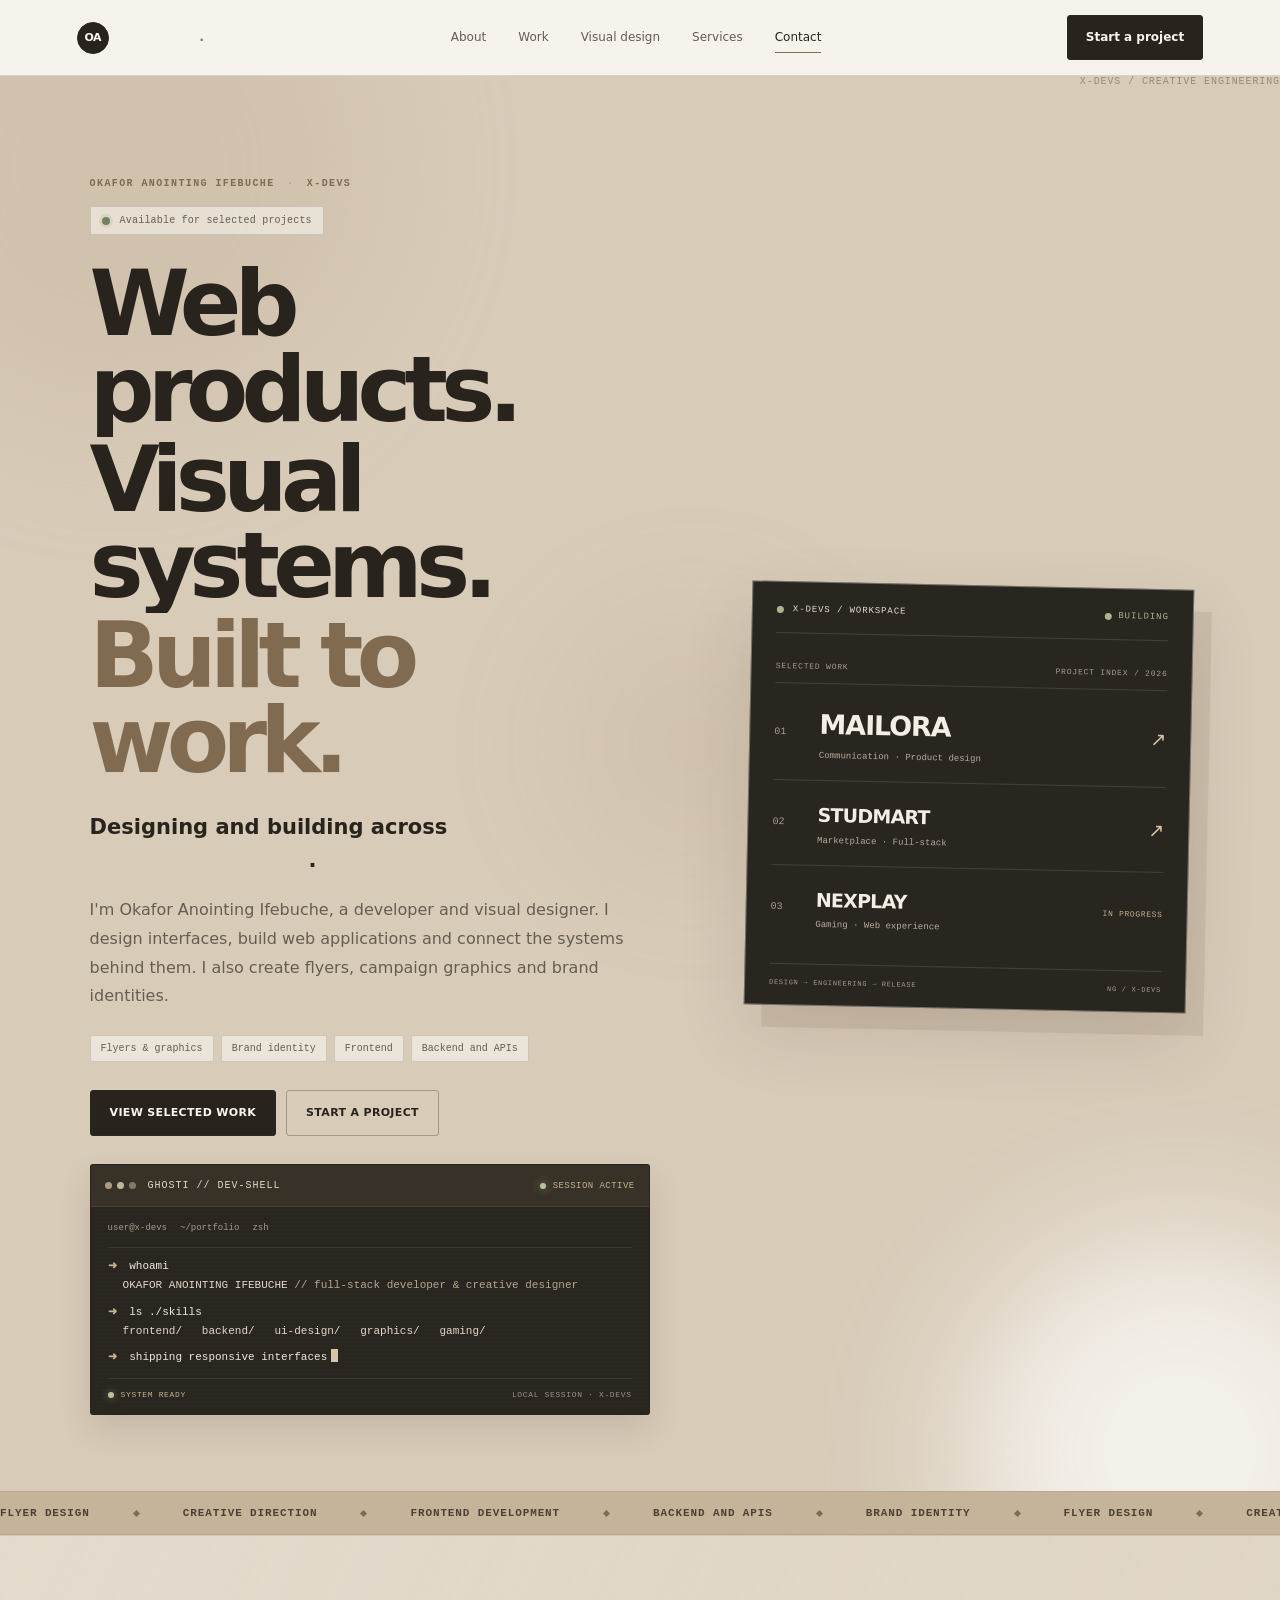
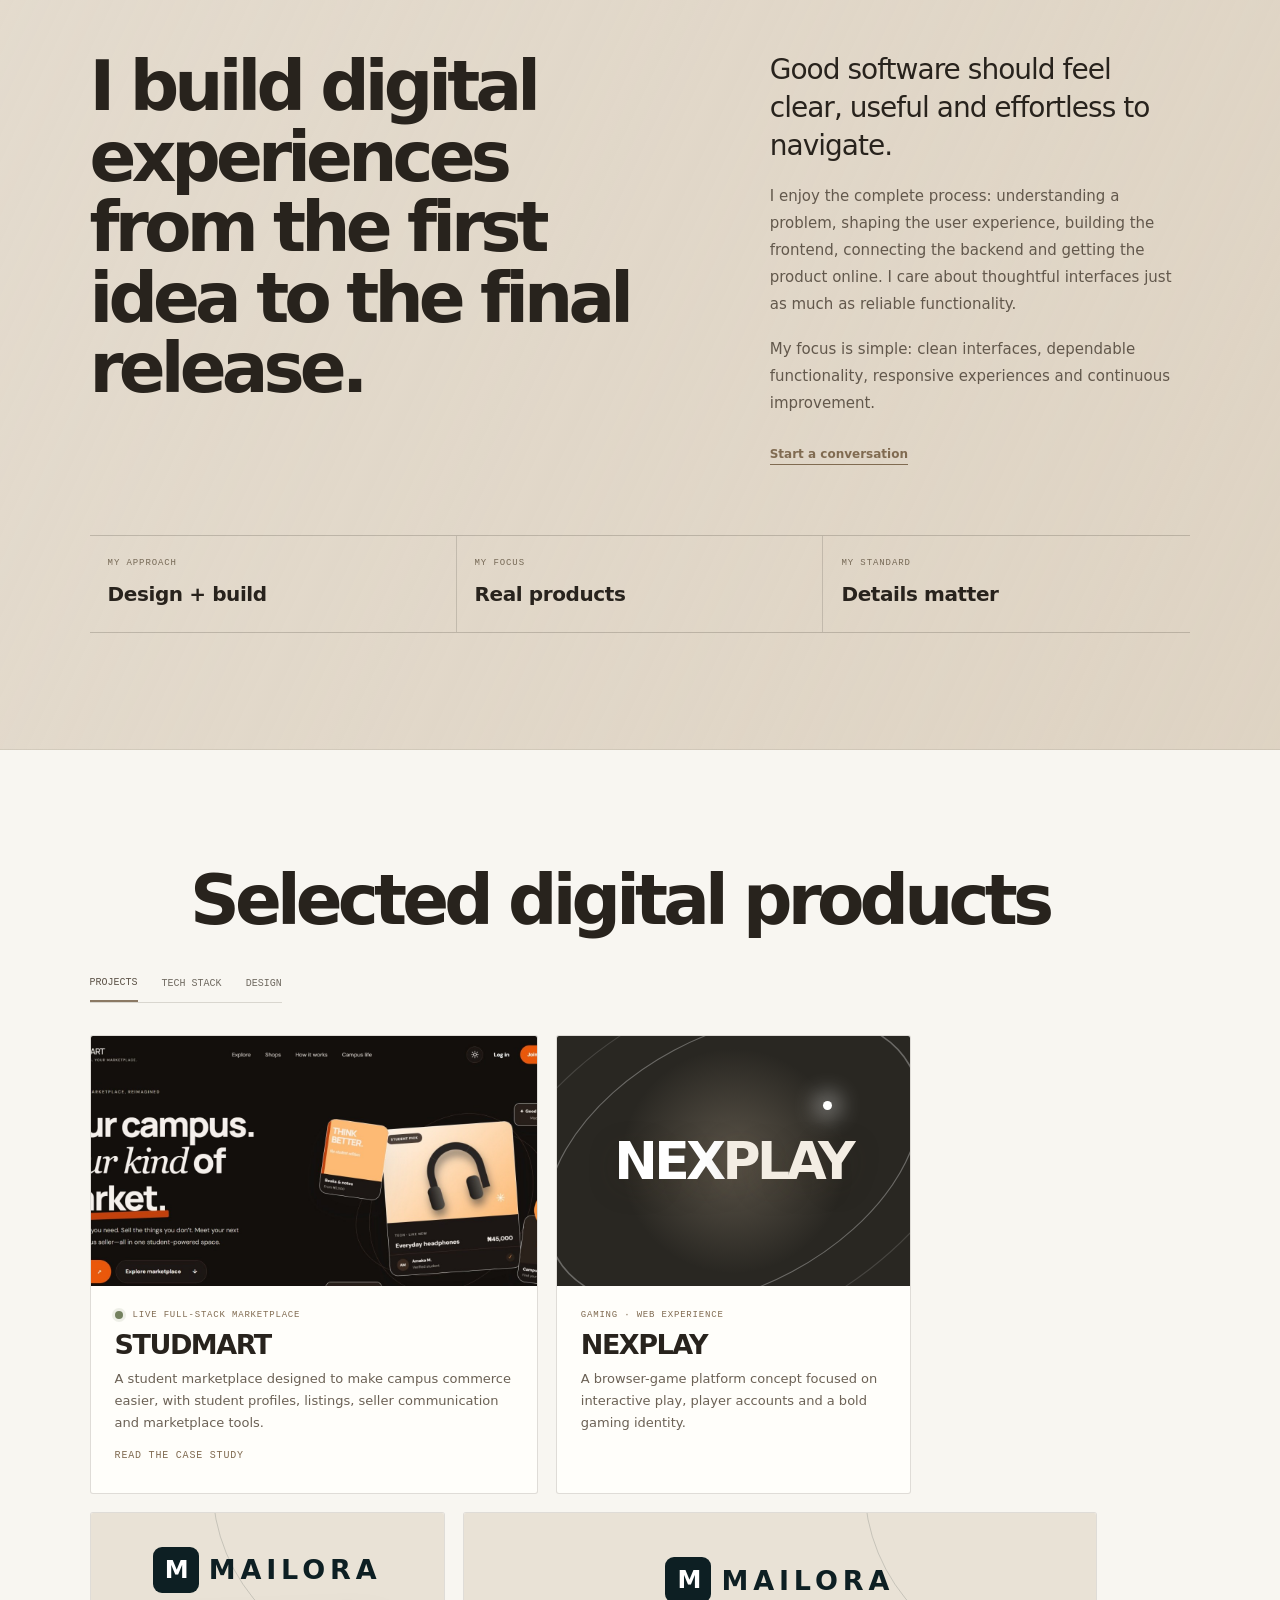
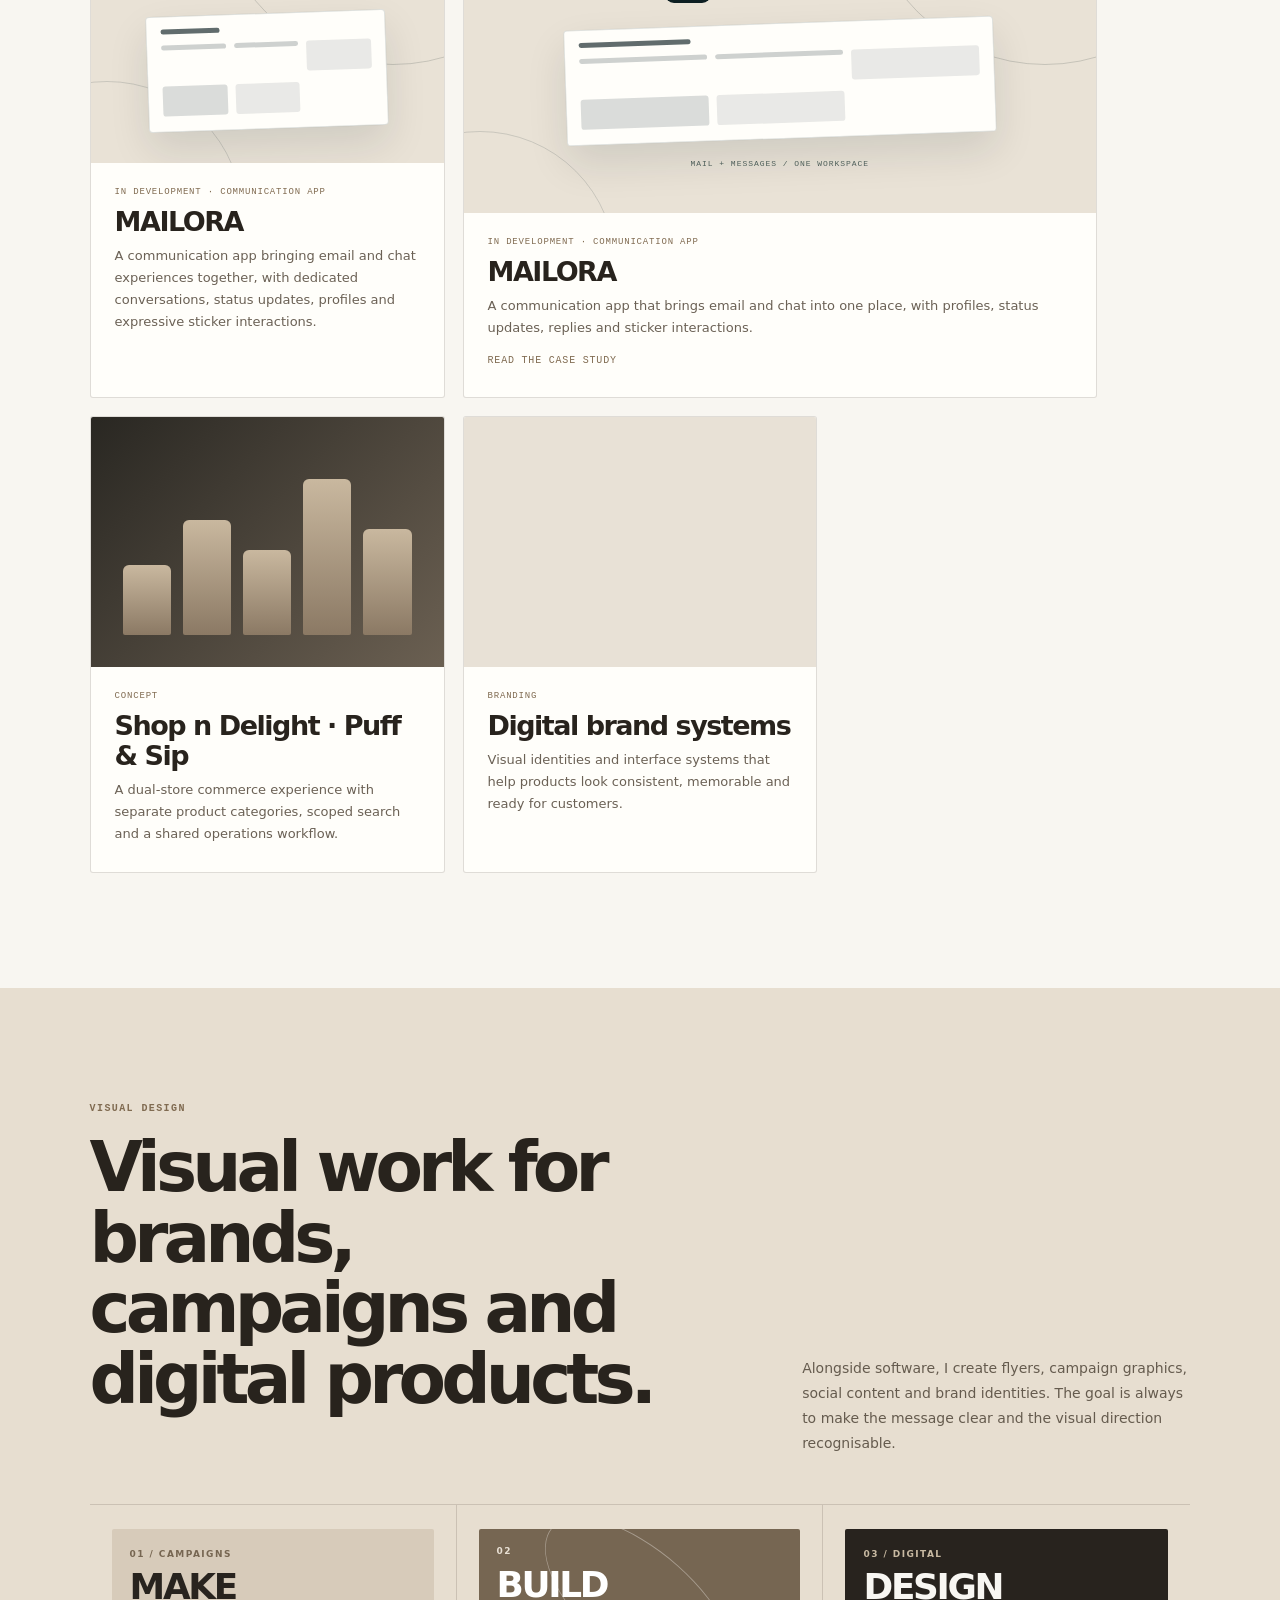
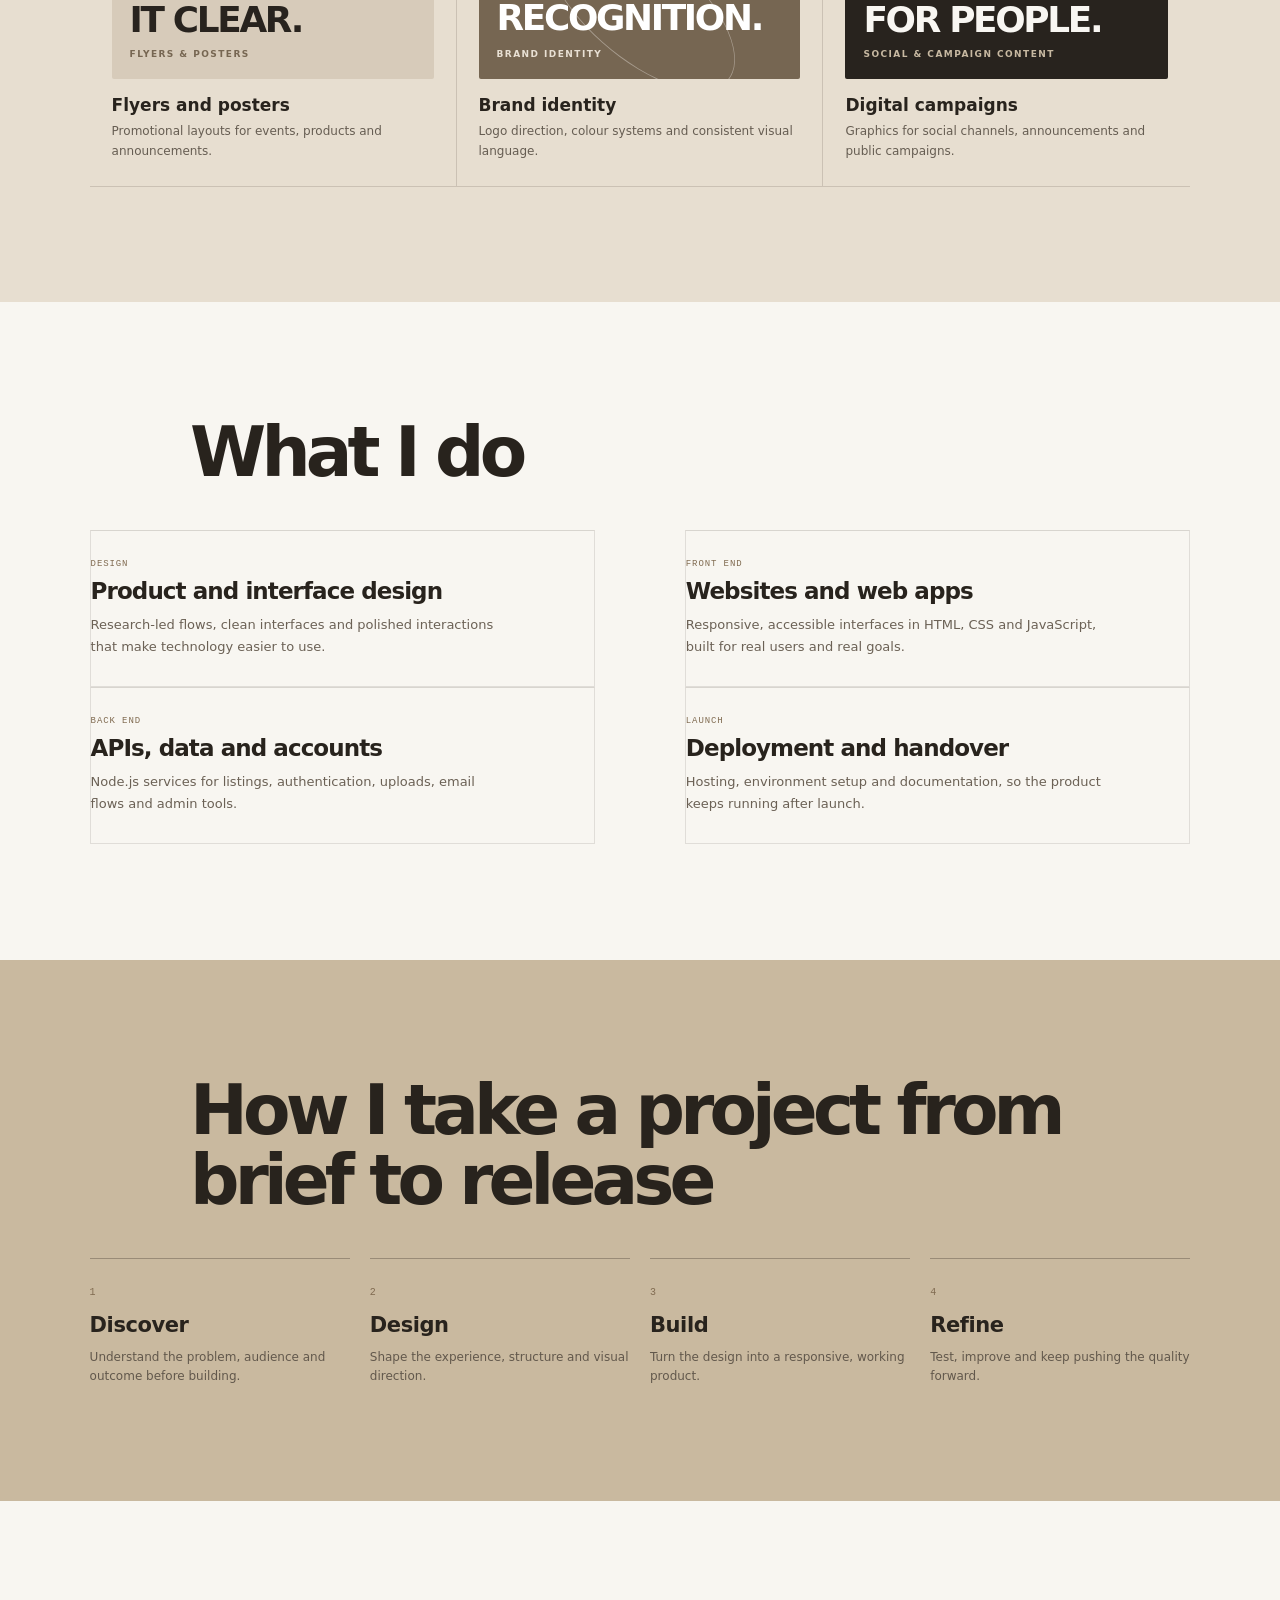
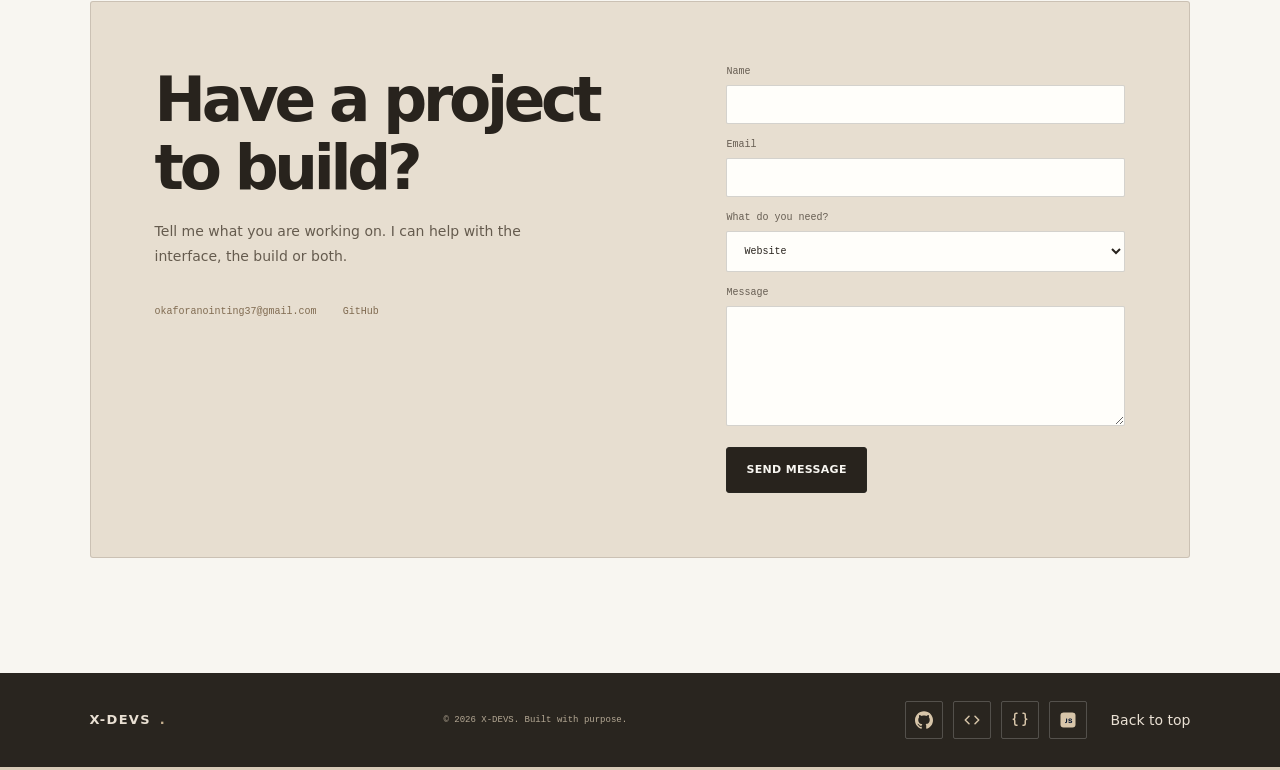
==== index.html @ 3dd9e42f "Polish selected-work workspace label" ====
<!DOCTYPE html>
<html lang="en" data-type="service" data-radius="sharp" data-buttons="solid" data-motion="quiet">
<head>
  <meta charset="UTF-8">
  <meta name="viewport" content="width=device-width, initial-scale=1.0">
  <meta name="description" content="Okafor Anointing Ifebuche — full-stack developer and digital product builder creating useful web experiences and real products.">
  <meta name="theme-color" content="#D8CBB8">
  <meta name="page-type" content="service">
  <meta name="site-kind" content="other">
  <title>Okafor Anointing Ifebuche — Full-Stack Developer & Digital Builder</title>
  <link rel="preconnect" href="https://fonts.googleapis.com">
  <link rel="preconnect" href="https://fonts.gstatic.com" crossorigin>
  <link href="https://fonts.googleapis.com/css2?family=Bricolage+Grotesque:opsz,wght@12..96,500..800&family=Hanken+Grotesk:wght@400;500;600;700&display=swap" rel="stylesheet">
  <link rel="stylesheet" href="style.css">
  <link rel="stylesheet" href="portfolio-refresh.css">
</head>
<body>
  <div class="progress" aria-hidden="true"></div>

  <header class="site-header">
    <a class="wordmark" href="#home" aria-label="Okafor Anointing Ifebuche home"><span class="wordmark-mark">OA</span> <span class="header-name" data-name-rotator aria-hidden="true">OKAFOR</span><span class="wordmark-dot">.</span><span class="sr-only">OKAFOR ANOINTING IFEBUCHE</span></a>
    <button class="menu-toggle" aria-label="Open menu" aria-expanded="false" aria-controls="site-nav"><i></i><i></i></button>
    <nav id="site-nav" aria-label="Main">
      <a href="#about">About</a>
      <a href="#showcase">Work</a>
      <a href="#creative">Visual design</a>
      <a href="#services">Services</a>
      <a href="#contact">Contact</a>
    </nav>
    <a class="header-cta" href="#contact">Start a project</a>
  </header>

  <main>
    <section class="hero" id="home">
      <div class="ambient" aria-hidden="true"><i></i><i></i><i></i></div>
      <div class="hero-copy">
        <p class="identity">OKAFOR ANOINTING IFEBUCHE <span>·</span> X-DEVS</p><p class="status"><span class="pulse" aria-hidden="true"></span>Available for selected projects</p>
        <h1>
          <span class="line"><span style="--i:0">Web products.</span></span>
          <span class="line"><span style="--i:1">Visual systems.</span></span>
          <span class="line"><span style="--i:2">Built to work.</span></span>
        </h1>
        <p class="rotator-line">Designing and building across <span class="rotator"><span>web applications</span><span>product interfaces</span><span>backend systems</span><span>visual identities</span></span>.</p>
        <p class="lead">I'm Okafor Anointing Ifebuche, a developer and visual designer. I design interfaces, build web applications and connect the systems behind them. I also create flyers, campaign graphics and brand identities.</p>
        <ul class="roles" aria-label="Disciplines">
          <li>Flyers & graphics</li>
          <li>Brand identity</li>
          <li>Frontend</li>
          <li>Backend and APIs</li>
        </ul>
        <div class="hero-actions">
          <a class="btn primary" href="#showcase">View selected work</a>
          <a class="btn ghost" href="#contact">Start a project</a>
        </div>
      <section class="active-terminal" aria-label="Developer terminal">
        <div class="terminal-topbar"><div class="terminal-lights" aria-hidden="true"><i></i><i></i><i></i></div><span class="terminal-title">GHOSTI // DEV-SHELL</span><span class="terminal-state"><i></i> SESSION ACTIVE</span></div>
        <div class="terminal-body">
          <div class="terminal-meta"><span>user@x-devs</span><span>~/portfolio</span><span>zsh</span></div>
          <p class="terminal-line"><b>➜</b> whoami</p><p class="terminal-output">OKAFOR ANOINTING IFEBUCHE <em>// full-stack developer & creative designer</em></p>
          <p class="terminal-line"><b>➜</b> ls ./skills</p><p class="terminal-output">frontend/ &nbsp; backend/ &nbsp; ui-design/ &nbsp; graphics/ &nbsp; gaming/</p>
          <p class="terminal-line"><b>➜</b> <span data-terminal-live>building ideas into working products</span><span class="terminal-cursor" aria-hidden="true"></span></p>
          <div class="terminal-bottom"><span><i></i> SYSTEM READY</span><span>LOCAL SESSION · X-DEVS</span></div>
        </div>
      </section>
      </div>

      <aside class="hero-workspace" aria-label="Selected projects">
        <div class="workspace-top"><span class="workspace-brand"><i></i> X-DEVS / WORKSPACE</span><span class="workspace-live"><i></i> BUILDING</span></div>
        <div class="workspace-head"><span>SELECTED WORK</span><span>PROJECT INDEX / 2026</span></div>
        <a class="workspace-project workspace-project--main" href="project-mailora.html">
          <span class="workspace-index">01</span><span class="workspace-project-copy"><b>MAILORA</b><small>Communication · Product design</small></span><span class="workspace-arrow">↗</span>
        </a>
        <a class="workspace-project" href="project-studmart.html">
          <span class="workspace-index">02</span><span class="workspace-project-copy"><b>STUDMART</b><small>Marketplace · Full-stack</small></span><span class="workspace-arrow">↗</span>
        </a>
        <div class="workspace-project workspace-project--static">
          <span class="workspace-index">03</span><span class="workspace-project-copy"><b>NEXPLAY</b><small>Gaming · Web experience</small></span><span class="workspace-state">IN PROGRESS</span>
        </div>
        <div class="workspace-foot"><span>DESIGN → ENGINEERING → RELEASE</span><span>NG / X-DEVS</span></div>
      </aside>
    </section>

<div class="marquee" aria-label="Disciplines">
      <div class="marquee-track"><span>Flyer design</span><span>Creative direction</span><span>Frontend development</span><span>Backend and APIs</span><span>Brand identity</span><span aria-hidden="true">Flyer design</span><span aria-hidden="true">Creative direction</span><span aria-hidden="true">Frontend development</span><span aria-hidden="true">Backend and APIs</span><span aria-hidden="true">Brand identity</span></div>
    </div>

    <section class="section harbor" id="about">
      <div class="split">
        <h2 class="section-title" data-reveal>I build digital experiences from the first idea to the final release.</h2>
        <div class="prose" data-reveal>
          <p class="big">Good software should feel clear, useful and effortless to navigate.</p>
          <p>I enjoy the complete process: understanding a problem, shaping the user experience, building the frontend, connecting the backend and getting the product online. I care about thoughtful interfaces just as much as reliable functionality.</p>
          <p>My focus is simple: clean interfaces, dependable functionality, responsive experiences and continuous improvement.</p>
          <a class="text-link" href="#contact">Start a conversation</a>
        </div>
      </div>
      <dl class="stat-cards" data-reveal><div class="stat-card"><dt>My approach</dt><dd>Design + build</dd></div><div class="stat-card"><dt>My focus</dt><dd>Real products</dd></div><div class="stat-card"><dt>My standard</dt><dd>Details matter</dd></div></dl>
    </section>

    <section class="section showcase" id="showcase">
      <h2 class="section-title" data-reveal>Selected digital products</h2>

      <div class="tabs" role="tablist" aria-label="Showcase">
        <button class="tab is-active" role="tab" id="t-projects" aria-selected="true" aria-controls="p-projects">Projects</button>
        <button class="tab" role="tab" id="t-stack" aria-selected="false" aria-controls="p-stack" tabindex="-1">Tech stack</button>
        <button class="tab" role="tab" id="t-design" aria-selected="false" aria-controls="p-design" tabindex="-1">Design</button>
      </div>

      <div class="panel is-active" role="tabpanel" id="p-projects" aria-labelledby="t-projects">
        <div class="project-grid">
          <a class="project-card project-card--studmart" href="project-studmart.html">
            <div class="thumb"><img src="assets/studmart-home.jpg" width="1582" height="688" alt="STUDMART home page" loading="lazy"></div>
            <div class="card-body">
              <p class="kicker"><span class="live" aria-hidden="true"></span>Live full-stack marketplace</p>
              <h3>STUDMART</h3>
              <p>A student marketplace designed to make campus commerce easier, with student profiles, listings, seller communication and marketplace tools.</p>
              <span class="card-link">Read the case study</span>
            </div>
          </a>
          <article class="project-card"><div class="vis vis-nex" aria-hidden="true"><span>NEX<span>PLAY</span></span><i></i></div><div class="card-body"><p class="kicker">Gaming · Web experience</p><h3>NEXPLAY</h3><p>A browser-game platform concept focused on interactive play, player accounts and a bold gaming identity.</p></div></article>
          <article class="project-card">
            <div class="vis vis-mailora" aria-hidden="true"><div class="mailora-mark"><span class="mailora-symbol">M</span><span>MAILORA</span></div><div class="mailora-window"><i></i><i></i><i></i><b></b><b></b><b></b></div></div>
            <div class="card-body">
              <p class="kicker">In development · Communication app</p>
              <h3>MAILORA</h3>
              <p>A communication app bringing email and chat experiences together, with dedicated conversations, status updates, profiles and expressive sticker interactions.</p>
            </div>
          </article>
          <a class="project-card project-card--mailora project-card--feature" href="project-mailora.html">
            <div class="vis vis-mailora" aria-hidden="true"><div class="mailora-mark"><span class="mailora-symbol">M</span><span>MAILORA</span></div><div class="mailora-window"><i></i><i></i><i></i><b></b><b></b><b></b></div><div class="mailora-window-label">MAIL + MESSAGES / ONE WORKSPACE</div></div>
            <div class="card-body">
              <p class="kicker">In development · Communication app</p>
              <h3>MAILORA</h3>
              <p>A communication app that brings email and chat into one place, with profiles, status updates, replies and sticker interactions.</p>
              <span class="card-link">Read the case study</span>
            </div>
          </a>
          <article class="project-card">
            <div class="vis vis-dash" aria-hidden="true"><i style="--h:38%;--k:0"></i><i style="--h:62%;--k:1"></i><i style="--h:46%;--k:2"></i><i style="--h:84%;--k:3"></i><i style="--h:57%;--k:4"></i></div>
            <div class="card-body">
              <p class="kicker">Concept</p>
              <h3>Shop n Delight · Puff & Sip</h3>
              <p>A dual-store commerce experience with separate product categories, scoped search and a shared operations workflow.</p>
            </div>
          </article>
          <article class="project-card">
            <div class="vis vis-brand" aria-hidden="true"><i style="--c:#2A5BD7"></i><i style="--c:#9CC3FF"></i><i style="--c:#EEF3FB"></i><i style="--c:#3D6FE8"></i><i style="--c:#1B3A7A"></i><i style="--c:#5E8BFF"></i></div>
            <div class="card-body">
              <p class="kicker">Branding</p>
              <h3>Digital brand systems</h3>
              <p>Visual identities and interface systems that help products look consistent, memorable and ready for customers.</p>
            </div>
          </article>
        </div>
      </div>

      <div class="panel" role="tabpanel" id="p-stack" aria-labelledby="t-stack" hidden>
        <ul class="chips">
          <li class="chip"><span class="chip-mark">HT</span>HTML5</li>
          <li class="chip"><span class="chip-mark">CS</span>CSS3</li>
          <li class="chip"><span class="chip-mark">JS</span>JavaScript</li>
          <li class="chip"><span class="chip-mark">ND</span>Node.js</li>
          <li class="chip"><span class="chip-mark">GT</span>Git and GitHub</li>
          <li class="chip"><span class="chip-mark">VC</span>Vercel</li>
          <li class="chip"><span class="chip-mark">RN</span>Render</li>
          <li class="chip"><span class="chip-mark">NE</span>Neon</li>\n          <li class="chip"><span class="chip-mark">CL</span>Cloudinary</li>\n          <li class="chip"><span class="chip-mark">PS</span>Paystack</li>
        </ul>
      </div>

      <div class="panel" role="tabpanel" id="p-design" aria-labelledby="t-design" hidden>
        <div class="design-grid">
          <div class="palette" aria-label="Brand palette">
            <div class="swatch" style="--c:#06142E"><span>Midnight</span><small>#06142E</small></div>
            <div class="swatch" style="--c:#0C2250"><span>Harbor</span><small>#0C2250</small></div>
            <div class="swatch" style="--c:#2A5BD7"><span>Cobalt</span><small>#2A5BD7</small></div>
            <div class="swatch" style="--c:#9CC3FF"><span>Glacier</span><small>#9CC3FF</small></div>
            <div class="swatch" style="--c:#EEF3FB"><span>Mist</span><small>#EEF3FB</small></div>
          </div>
          <div class="design-notes">
            <h3>Design that ships</h3>
            <p>I design each screen with the build in mind: component states, spacing and motion are specified so the frontend matches the mockup closely.</p>
            <ul class="check-list">
              <li>Brand palettes and type systems</li>
              <li>Interface design and user flows</li>
              <li>Responsive layouts for phone and desktop</li>
              <li>Handoff to code with the same tokens</li>
            </ul>
          </div>
        </div>
      </div>
    </section>


    <section class="section creative-studio" id="creative">
      <div class="creative-heading">
        <div>
          <p class="eyebrow">VISUAL DESIGN</p>
          <h2 class="section-title">Visual work for brands, campaigns and digital products.</h2>
        </div>
        <p class="creative-intro">Alongside software, I create flyers, campaign graphics, social content and brand identities. The goal is always to make the message clear and the visual direction recognisable.</p>
      </div>
      <div class="creative-grid">
        <article class="creative-piece">
          <div class="artwork artwork-flyer"><span class="art-kicker">01 / CAMPAIGNS</span><strong>MAKE<br>IT CLEAR.</strong><small>FLYERS & POSTERS</small></div>
          <div class="creative-caption"><h3>Flyers and posters</h3><p>Promotional layouts for events, products and announcements.</p></div>
        </article>
        <article class="creative-piece">
          <div class="artwork artwork-brand"><span class="brand-orbit">02</span><strong>BUILD<br>RECOGNITION.</strong><small>BRAND IDENTITY</small></div>
          <div class="creative-caption"><h3>Brand identity</h3><p>Logo direction, colour systems and consistent visual language.</p></div>
        </article>
        <article class="creative-piece">
          <div class="artwork artwork-campaign"><span>03 / DIGITAL</span><strong>DESIGN<br>FOR PEOPLE.</strong><small>SOCIAL & CAMPAIGN CONTENT</small></div>
          <div class="creative-caption"><h3>Digital campaigns</h3><p>Graphics for social channels, announcements and public campaigns.</p></div>
        </article>
      </div>
    </section>

    <section class="section services light" id="services">
      <h2 class="section-title" data-reveal>What I do</h2>
      <div class="services-grid" data-reveal>
        <article class="service">
          <p class="kicker">Design</p>
          <h3>Product and interface design</h3>
          <p>Research-led flows, clean interfaces and polished interactions that make technology easier to use.</p>
        </article>
        <article class="service">
          <p class="kicker">Front end</p>
          <h3>Websites and web apps</h3>
          <p>Responsive, accessible interfaces in HTML, CSS and JavaScript, built for real users and real goals.</p>
        </article>
        <article class="service">
          <p class="kicker">Back end</p>
          <h3>APIs, data and accounts</h3>
          <p>Node.js services for listings, authentication, uploads, email flows and admin tools.</p>
        </article>
        <article class="service">
          <p class="kicker">Launch</p>
          <h3>Deployment and handover</h3>
          <p>Hosting, environment setup and documentation, so the product keeps running after launch.</p>
        </article>
      </div>
    </section>

    <section class="section approach">
      <h2 class="section-title" data-reveal>How I take a project from brief to release</h2>
      <ol class="steps" data-reveal>
        <li><span>1</span><h3>Discover</h3><p>Understand the problem, audience and outcome before building.</p></li>
        <li><span>2</span><h3>Design</h3><p>Shape the experience, structure and visual direction.</p></li>
        <li><span>3</span><h3>Build</h3><p>Turn the design into a responsive, working product.</p></li>
        <li><span>4</span><h3>Refine</h3><p>Test, improve and keep pushing the quality forward.</p></li>
      </ol>
    </section>

    <section class="section contact" id="contact">
      <div class="contact-card" data-reveal>
        <div class="contact-intro">
          <h2>Have a project to build?</h2>
          <p>Tell me what you are working on. I can help with the interface, the build or both.</p>
          <div class="contact-links">
            <a href="mailto:okaforanointing37@gmail.com">okaforanointing37@gmail.com</a>
            <a href="https://github.com/ghostichukwu002" target="_blank" rel="noopener">GitHub</a>
          </div>
        </div>
        <form class="contact-form" id="contact-form">
          <label>Name<input name="name" type="text" autocomplete="name" required></label>
          <label>Email<input name="email" type="email" autocomplete="email" required></label>
          <label>What do you need?
            <select name="type">
              <option>Website</option>
              <option>Web app</option>
              <option>Product design</option>
              <option>Flyer or graphic design</option>
              <option>Brand identity</option>
              <option>Something else</option>
            </select>
          </label>
          <label>Message<textarea name="message" rows="5" required></textarea></label>
          <button class="btn primary" type="submit">Send message</button>
        </form>
      </div>
    </section>
  </main>

  <footer class="site-footer">
    <span class="wordmark">X-DEVS<span class="wordmark-dot">.</span></span>
    <p>© 2026 X-DEVS. Built with purpose.</p>
    <div class="tech">
      <a href="https://github.com/ghostichukwu002" target="_blank" rel="noopener" aria-label="GitHub profile" title="GitHub profile"><svg viewBox="0 0 24 24" fill="currentColor" aria-hidden="true"><path d="M12 .297c-6.63 0-12 5.373-12 12 0 5.303 3.438 9.8 8.205 11.385.6.113.82-.258.82-.577 0-.285-.01-1.04-.015-2.04-3.338.724-4.042-1.61-4.042-1.61C4.422 18.07 3.633 17.7 3.633 17.7c-1.087-.744.084-.729.084-.729 1.205.084 1.838 1.236 1.838 1.236 1.07 1.835 2.809 1.305 3.495.998.108-.776.417-1.305.76-1.605-2.665-.3-5.466-1.332-5.466-5.93 0-1.31.465-2.38 1.235-3.22-.135-.303-.54-1.523.105-3.176 0 0 1.005-.322 3.3 1.23.96-.267 1.98-.399 3-.405 1.02.006 2.04.138 3 .405 2.28-1.552 3.285-1.23 3.285-1.23.645 1.653.24 2.873.12 3.176.765.84 1.23 1.91 1.23 3.22 0 4.61-2.805 5.625-5.475 5.92.42.36.81 1.096.81 2.22 0 1.606-.015 2.896-.015 3.286 0 .315.21.69.825.57C20.565 22.092 24 17.592 24 12.297c0-6.627-5.373-12-12-12"/></svg></a>
      <span title="HTML" aria-label="HTML"><svg viewBox="0 0 24 24" fill="none" stroke="currentColor" stroke-width="2" stroke-linecap="round" stroke-linejoin="round" aria-hidden="true"><polyline points="8 7 3 12 8 17"/><polyline points="16 7 21 12 16 17"/></svg></span>
      <span title="CSS" aria-label="CSS"><svg viewBox="0 0 24 24" fill="none" stroke="currentColor" stroke-width="2" stroke-linecap="round" stroke-linejoin="round" aria-hidden="true"><path d="M8 3H7a2 2 0 0 0-2 2v4a2 2 0 0 1-2 2 2 2 0 0 1 2 2v4a2 2 0 0 0 2 2h1"/><path d="M16 3h1a2 2 0 0 1 2 2v4a2 2 0 0 0 2 2 2 2 0 0 0-2 2v4a2 2 0 0 1-2 2h-1"/></svg></span>
      <span title="JavaScript" aria-label="JavaScript"><svg viewBox="0 0 24 24" aria-hidden="true"><rect x="2" y="2" width="20" height="20" rx="4" fill="currentColor"/><text x="12" y="16.5" text-anchor="middle" font-size="9" font-weight="800" fill="#06142E" font-family="Bricolage Grotesque, sans-serif">JS</text></svg></span>
    </div>
    <a href="#home">Back to top</a>
  </footer>

  <script src="script.js"></script>
</body>
</html>
---- style.css ----
/* =========================
   Okafor Anointing: deep blue system
   Display: Bricolage Grotesque · Body: Hanken Grotesk
========================= */

:root{
  --mid:#06142E;
  --harbor:#0C2250;
  --cobalt:#2A5BD7;
  --cobalt-hi:#3D6FE8;
  --glacier:#9CC3FF;
  --mist:#EEF3FB;
  --ink:#0B1630;
  --slate:#4F6287;
  --text:#E6EEFB;
  --muted:#A9BCDD;
  --dim:#7F95BD;
  --line:rgba(156,195,255,.16);
  --display:"Bricolage Grotesque",system-ui,sans-serif;
  --body:"Hanken Grotesk",system-ui,sans-serif;
}

*{box-sizing:border-box;margin:0;padding:0}
html{scroll-behavior:smooth;scroll-padding-top:96px}
body{
  font-family:var(--body);
  background:var(--mid);
  color:var(--text);
  line-height:1.6;
  -webkit-font-smoothing:antialiased;
  overflow-x:hidden;
}
h1,h2,h3{font-family:var(--display);font-weight:700;letter-spacing:-.02em;line-height:1.1}
a{color:inherit}
ul,ol{list-style:none}
input,select,textarea,button{font:inherit;color:inherit}
:focus-visible{outline:2px solid var(--glacier);outline-offset:3px;border-radius:4px}
[hidden]{display:none!important}

/* Intro curtain */
.intro{position:fixed;inset:0;z-index:300;background:var(--mid);display:grid;place-items:center;animation:introOut .8s ease 1s forwards;pointer-events:none}
.intro-mark{font-family:var(--display);font-weight:700;font-size:44px;letter-spacing:-.04em;color:var(--text);opacity:0;animation:introMark .7s ease .1s forwards}
@keyframes introMark{to{opacity:1}}
@keyframes introOut{to{opacity:0;visibility:hidden}}

/* Scroll progress */
.progress{position:fixed;top:0;left:0;height:2px;width:0;background:var(--glacier);z-index:200}

/* Header */
.site-header{
  position:sticky;top:0;z-index:100;
  height:76px;display:flex;align-items:center;justify-content:space-between;
  padding:0 6vw;
  background:rgba(6,20,46,.72);
  backdrop-filter:blur(14px);
  border-bottom:1px solid transparent;
  transition:border-color .3s ease;
}
.site-header.scrolled{border-color:var(--line)}
.wordmark{font-family:var(--display);font-weight:700;font-size:17px;text-decoration:none;color:var(--text);letter-spacing:-.01em}
.site-header nav{display:flex;gap:32px}
.site-header nav a{position:relative;padding:4px 0;color:var(--muted);text-decoration:none;font-size:14px;font-weight:500;transition:color .25s}
.site-header nav a::after{content:"";position:absolute;left:0;right:0;bottom:-2px;height:1px;background:var(--glacier);transform:scaleX(0);transform-origin:left;transition:transform .4s cubic-bezier(.2,.8,.2,1)}
.site-header nav a:hover,.site-header nav a.active{color:var(--text)}
.site-header nav a:hover::after,.site-header nav a.active::after{transform:scaleX(1)}
.header-cta{background:var(--cobalt);color:#fff;text-decoration:none;font-size:14px;font-weight:600;padding:10px 18px;border-radius:999px;transition:background .25s ease}
.header-cta:hover{background:var(--cobalt-hi)}
.menu-toggle{display:none;background:none;border:0;cursor:pointer;padding:8px}
.menu-toggle i{display:block;width:22px;height:2px;background:var(--text);margin:5px 0;border-radius:2px}

/* Shared sections */
.section{padding:128px 8vw;position:relative}
.section > *{max-width:1240px;margin-left:auto;margin-right:auto}
.section-title{font-size:clamp(38px,4.6vw,64px);max-width:18ch;margin-bottom:56px}
.harbor{background:var(--harbor)}
.light{background:var(--mist);color:var(--ink)}
.light .section-title{color:var(--ink)}
.kicker{font-size:14px;color:var(--glacier);margin-bottom:10px}

/* Reveal on scroll */
[data-reveal]{opacity:0;transform:translateY(22px);transition:opacity .9s ease,transform .9s cubic-bezier(.2,.8,.2,1)}
[data-reveal].is-visible{opacity:1;transform:none}

/* Buttons and text links */
.btn{display:inline-flex;align-items:center;padding:15px 24px;border-radius:999px;text-decoration:none;font-size:15px;font-weight:600;border:0;cursor:pointer;transition:background .25s ease,border-color .25s ease,transform .25s ease,color .25s ease}
.btn.primary{background:var(--cobalt);color:#fff}
.btn.primary:hover{background:var(--cobalt-hi);transform:translateY(-2px)}
.btn.ghost{border:1px solid rgba(156,195,255,.35);color:var(--text)}
.btn.ghost:hover{border-color:var(--glacier);transform:translateY(-2px)}
.text-link{display:inline-block;margin-top:10px;color:var(--glacier);font-weight:600;text-decoration:none;border-bottom:1px solid transparent;transition:border-color .25s}
.text-link:hover{border-color:var(--glacier)}

/* Hero */
.hero{
  min-height:calc(100vh - 76px);
  display:grid;grid-template-columns:1.1fr .9fr;gap:4vw;align-items:center;
  padding:64px 8vw 88px;max-width:1360px;margin:0 auto;
}
.status{display:inline-flex;align-items:center;gap:10px;font-size:14px;color:var(--glacier);margin-bottom:30px}
.pulse{width:8px;height:8px;border-radius:50%;background:var(--glacier);animation:ping 2.4s infinite}
@keyframes ping{0%{box-shadow:0 0 0 0 rgba(156,195,255,.55)}70%,100%{box-shadow:0 0 0 12px rgba(156,195,255,0)}}
.hero h1{font-size:clamp(46px,6vw,88px);line-height:1;letter-spacing:-.04em}
.line{display:block;overflow:hidden;padding-bottom:.08em}
.line span{display:inline-block;transform:translateY(110%);animation:rise 1s cubic-bezier(.2,.8,.2,1) forwards;animation-delay:calc(var(--i,0) * .14s + 1.2s)}
@keyframes rise{to{transform:none}}
.lead{font-size:19px;color:var(--muted);max-width:34em;margin:28px 0 26px}
.roles{display:flex;gap:8px;flex-wrap:wrap;margin-bottom:36px}
.roles li{font-size:13px;color:var(--text);background:var(--harbor);border:1px solid var(--line);padding:6px 14px;border-radius:999px}
.hero-actions{display:flex;gap:14px;flex-wrap:wrap}

/* Hero diagram */
.hero-map{margin:0}
.hero-map svg{width:100%;height:auto;display:block}
.map-path{fill:none;stroke:var(--glacier);stroke-width:1.5;opacity:.85;stroke-dasharray:1;stroke-dashoffset:1;animation:draw 1.6s ease 2s forwards}
@keyframes draw{to{stroke-dashoffset:0}}
.node{opacity:0;animation:fade .6s ease forwards;animation-delay:var(--d,0s)}
@keyframes fade{to{opacity:1}}
.node text{fill:var(--muted);font:500 14px var(--body)}
.node .dot{fill:var(--mid);stroke:var(--glacier);stroke-width:1.5}
.node.launch .dot{fill:var(--cobalt);stroke:var(--cobalt)}
.node.launch text{fill:var(--text)}
.halo{fill:var(--cobalt);opacity:.45;transform-box:fill-box;transform-origin:center;animation:halo 2.6s ease-out infinite 3.2s}
@keyframes halo{from{transform:scale(1);opacity:.45}to{transform:scale(3.4);opacity:0}}

/* About */
.split{display:grid;grid-template-columns:1fr 1fr;gap:8vw;align-items:start}
.split .section-title{margin-bottom:0}
.prose p{color:var(--muted);margin-bottom:18px}
.prose .big{font-size:24px;line-height:1.4;color:var(--text);font-weight:500}
.stat-cards{display:grid;grid-template-columns:repeat(3,1fr);gap:18px;margin-top:88px}
.stat-card{background:var(--mid);border:1px solid var(--line);border-radius:18px;padding:28px}
.stat-card dt{font-size:14px;color:var(--dim)}
.stat-card dd{font-family:var(--display);font-size:30px;font-weight:700;margin-top:10px;letter-spacing:-.02em;color:var(--text)}

/* Showcase tabs */
.tabs{display:inline-flex;gap:4px;padding:5px;border-radius:999px;background:var(--mid);border:1px solid var(--line);margin-bottom:48px;flex-wrap:wrap}
.tab{background:none;border:0;padding:11px 22px;border-radius:999px;color:var(--muted);font-size:15px;font-weight:600;cursor:pointer;transition:background .3s ease,color .3s ease}
.tab:hover{color:var(--text)}
.tab.is-active{background:var(--cobalt);color:#fff}
.panel{animation:panelIn .6s cubic-bezier(.2,.8,.2,1)}
@keyframes panelIn{from{opacity:0;transform:translateY(12px)}to{opacity:1;transform:none}}

/* Project cards */
.project-grid{display:grid;grid-template-columns:repeat(3,1fr);gap:24px}
.project-card{display:flex;flex-direction:column;background:var(--mid);border:1px solid var(--line);border-radius:20px;overflow:hidden;text-decoration:none;transition:border-color .3s ease,transform .4s cubic-bezier(.2,.8,.2,1)}
.project-card:hover{border-color:rgba(156,195,255,.4);transform:translateY(-4px)}
.project-card--feature{grid-column:span 2}
.thumb{height:260px;overflow:hidden;background:var(--harbor)}
.thumb img{width:100%;height:100%;object-fit:cover;object-position:top;display:block;transition:transform 1.2s cubic-bezier(.2,.8,.2,1)}
.project-card:hover .thumb img{transform:scale(1.03)}
.card-body{padding:26px 26px 30px}
.card-body h3{font-size:24px;margin-bottom:8px}
.card-body > p:not(.kicker){color:var(--muted);font-size:15px}
.card-link{display:inline-block;margin-top:16px;color:var(--glacier);font-weight:600;font-size:15px}
.vis{height:200px;display:flex;align-items:center;justify-content:center;background:var(--harbor)}
.vis-rx{background:radial-gradient(circle at 30% 20%,var(--cobalt),var(--harbor) 72%)}
.vis-rx span{font-family:var(--display);font-weight:700;font-size:72px;letter-spacing:-.05em;color:#fff}
.vis-dash{align-items:flex-end;gap:12px;padding:32px}
.vis-dash i{flex:1;height:var(--h);border-radius:6px 6px 2px 2px;background:linear-gradient(var(--glacier),var(--cobalt))}
.vis-brand{display:grid;grid-template-columns:repeat(3,1fr);gap:10px;padding:18px}
.vis-brand i{border-radius:12px;background:var(--c)}

/* Tech stack chips */
.chips{display:grid;grid-template-columns:repeat(4,1fr);gap:14px}
.chip{display:flex;align-items:center;gap:14px;background:var(--mid);border:1px solid var(--line);border-radius:16px;padding:18px 20px;font-weight:600;transition:border-color .3s ease,transform .3s ease}
.chip:hover{border-color:rgba(156,195,255,.4);transform:translateY(-2px)}
.chip-mark{display:grid;place-items:center;width:42px;height:42px;border-radius:12px;background:var(--cobalt);color:#fff;font-family:var(--display);font-weight:700;font-size:14px;letter-spacing:.02em}

/* Design tab */
.design-grid{display:grid;grid-template-columns:1.1fr 1fr;gap:6vw;align-items:start}
.palette{display:grid;grid-template-columns:repeat(5,1fr);gap:0;border-radius:20px;overflow:hidden;border:1px solid var(--line);height:360px}
.swatch{background:var(--c);display:flex;flex-direction:column;justify-content:flex-end;padding:16px;color:#E6EEFB}
.swatch span{font-weight:600;font-size:14px}
.swatch small{font-size:12px;opacity:.75}
.swatch:nth-child(n+3){color:#06142E}
.design-notes h3{font-size:30px;margin-bottom:14px}
.design-notes > p{color:var(--muted);margin-bottom:24px}
.check-list li{position:relative;padding:10px 0 10px 28px;border-top:1px solid var(--line);color:var(--text)}
.check-list li::before{content:"";position:absolute;left:2px;top:19px;width:10px;height:6px;border-left:2px solid var(--glacier);border-bottom:2px solid var(--glacier);transform:rotate(-45deg)}

/* Services (light) */
.services-grid{display:grid;grid-template-columns:1fr 1fr;gap:0 7vw}
.service{padding:36px 0;border-top:1px solid #C9D6EA}
.service h3{font-size:26px;color:var(--ink);margin-bottom:10px}
.service p:not(.kicker){color:var(--slate);max-width:32em}
.service .kicker{color:var(--cobalt)}

/* Process */
.steps{display:grid;grid-template-columns:repeat(4,1fr);gap:28px}
.steps li{border-top:2px solid var(--cobalt);padding-top:24px}
.steps span{font-family:var(--display);font-weight:600;font-size:15px;color:var(--cobalt)}
.steps h3{font-size:24px;color:var(--ink);margin:12px 0 10px}
.steps p{color:var(--slate);font-size:15px}

/* Contact */
.contact{padding-top:40px}
.contact-card{position:relative;overflow:hidden;background:var(--harbor);border:1px solid var(--line);border-radius:28px;padding:72px 7vw;display:grid;grid-template-columns:1fr 1fr;gap:6vw;align-items:start}
.contact-card::before{content:"";position:absolute;width:560px;height:560px;right:-220px;top:-240px;border-radius:50%;background:radial-gradient(circle,rgba(42,91,215,.45),transparent 65%);pointer-events:none}
.contact-intro,.contact-form{position:relative}
.contact-intro h2{font-size:clamp(38px,4.6vw,60px);margin-bottom:18px}
.contact-intro > p{color:var(--muted);max-width:30em;margin-bottom:36px}
.contact-links{display:flex;gap:26px;flex-wrap:wrap}
.contact-links a{color:var(--muted);text-decoration:none;font-size:15px;transition:color .25s}
.contact-links a:hover{color:var(--text)}
.contact-form{display:grid;gap:18px}
.contact-form label{display:grid;gap:8px;font-size:14px;color:var(--muted)}
.contact-form input,.contact-form select,.contact-form textarea{background:var(--mid);border:1px solid var(--line);border-radius:12px;padding:13px 15px;color:var(--text);transition:border-color .25s ease}
.contact-form textarea{resize:vertical;min-height:120px}
.contact-form input:focus,.contact-form select:focus,.contact-form textarea:focus{outline:none;border-color:var(--glacier)}
.contact-form option{background:var(--mid)}
.contact-form .btn{justify-self:start;margin-top:6px}

/* Footer */
.site-footer{border-top:1px solid var(--line);padding:36px 8vw;display:flex;align-items:center;justify-content:space-between;gap:24px;flex-wrap:wrap;font-size:14px;color:var(--dim)}
.site-footer p{flex:1;text-align:center}
.site-footer > a{color:var(--muted);text-decoration:none}
.site-footer > a:hover{color:var(--text)}
.tech{display:flex;gap:10px}
.tech a,.tech span{width:38px;height:38px;display:grid;place-items:center;border-radius:11px;border:1px solid var(--line);color:var(--glacier);transition:background .25s ease,color .25s ease,border-color .25s ease}
.tech a:hover{background:var(--cobalt);border-color:var(--cobalt);color:#fff}
.tech svg{width:18px;height:18px;display:block}

/* Case study page */
.case{max-width:1240px;margin:0 auto;padding:0 8vw}
.case-hero{padding:96px 0 56px}
.case-hero h1{font-size:clamp(56px,8vw,120px);letter-spacing:-.05em;line-height:.95;margin-bottom:24px}
.case-lede{font-size:21px;color:var(--muted);max-width:36em;margin-bottom:48px}
.case-meta{display:grid;grid-template-columns:repeat(3,1fr);border-top:1px solid var(--line);margin-bottom:36px}
.case-meta div{padding:24px 24px 0 0}
.case-meta dt{font-size:14px;color:var(--dim)}
.case-meta dd{margin-top:6px;font-weight:600}
.links{display:flex;gap:26px;flex-wrap:wrap}
.links a{color:var(--text);font-weight:600;text-decoration:none;border-bottom:1px solid var(--glacier);padding-bottom:2px;transition:color .25s}
.links a:hover{color:var(--glacier)}
.case-shot{margin:0 0 110px;border-radius:20px;overflow:hidden;border:1px solid var(--line)}
.case-shot img{display:block;width:100%;height:auto}
.case-section{margin-bottom:110px}
.case-section > h2{font-size:clamp(34px,4vw,52px);margin-bottom:48px;max-width:16ch}
.case-grid{display:grid;grid-template-columns:1fr 1fr;gap:56px 6vw}
.case-grid h3{font-size:24px;margin-bottom:12px}
.case-grid p,.case-note{color:var(--muted);max-width:34em}
.harbor-band{background:var(--harbor);margin:0 -8vw 110px;padding:110px 8vw;border-radius:0}
.arch{display:grid;grid-template-columns:repeat(3,1fr);gap:24px}
.arch-node{background:var(--mid);border:1px solid var(--line);border-radius:20px;padding:30px}
.arch-node h3{font-size:22px;margin-bottom:12px}
.arch-node p:not(.kicker){color:var(--muted);font-size:15px}
.case-note{font-size:18px}
.case-next{display:flex;justify-content:space-between;gap:20px;flex-wrap:wrap;padding:40px 0 110px;border-top:1px solid var(--line)}
.case-next a{color:var(--glacier);font-weight:600;text-decoration:none;font-size:18px}
.case-next a:hover{color:var(--text)}

/* Mobile */
@media (max-width:980px){
  .project-grid{grid-template-columns:1fr 1fr}
  .project-card--feature{grid-column:span 2}
  .chips{grid-template-columns:1fr 1fr}
  .arch{grid-template-columns:1fr}
}
@media (max-width:860px){
  .site-header{padding:0 5vw}
  .menu-toggle{display:block}
  .site-header nav,.header-cta{display:none}
  .site-header nav.open{
    display:flex;position:absolute;top:76px;left:0;right:0;
    flex-direction:column;gap:18px;padding:24px 5vw;
    background:var(--mid);border-bottom:1px solid var(--line);
  }
  .hero{grid-template-columns:1fr;padding:48px 6vw 72px;min-height:auto}
  .hero-map{order:-1;max-width:460px}
  .section{padding:88px 6vw}
  .split,.services-grid,.design-grid,.contact-card,.case-grid{grid-template-columns:1fr}
  .stat-cards,.case-meta{grid-template-columns:1fr}
  .project-grid{grid-template-columns:1fr}
  .project-card--feature{grid-column:auto}
  .steps{grid-template-columns:1fr 1fr;gap:36px 24px}
  .contact-card{padding:52px 7vw}
  .palette{height:280px}
  .harbor-band{margin:0 -6vw 88px;padding:88px 6vw}
  .site-footer{flex-direction:column;align-items:flex-start}
  .site-footer p{text-align:left}
  .case{padding:0 6vw}
}
@media (max-width:520px){
  .steps,.chips{grid-template-columns:1fr}
  .palette{grid-template-columns:1fr;height:auto}
  .swatch{height:72px;flex-direction:row;justify-content:space-between;align-items:center}
}

/* Reduced motion */
@media (prefers-reduced-motion:reduce){
  *,*::before,*::after{animation:none!important;transition:none!important;scroll-behavior:auto!important}
  .intro{display:none}
  .line span{transform:none}
  .map-path{stroke-dashoffset:0}
  .node{opacity:1}
  [data-reveal]{opacity:1;transform:none}
}

/* =========================
   Active motion: hero and front page
   (all of it is switched off by the reduced-motion rule above)
========================= */

/* Hero ambient glows */
.hero{position:relative;overflow:hidden}
.hero > .hero-copy,.hero > .hero-map{position:relative;z-index:1}
.ambient{position:absolute;inset:0;z-index:0;pointer-events:none;overflow:hidden}
.ambient i{position:absolute;border-radius:50%;filter:blur(72px)}
.ambient i:nth-child(1){width:520px;height:520px;left:-140px;top:-170px;background:var(--cobalt);opacity:.45;animation:drift1 22s ease-in-out infinite}
.ambient i:nth-child(2){width:440px;height:440px;right:-120px;bottom:-180px;background:var(--cobalt-hi);opacity:.28;animation:drift2 26s ease-in-out infinite}
.ambient i:nth-child(3){width:260px;height:260px;left:44%;top:38%;background:var(--glacier);opacity:.14;animation:drift3 18s ease-in-out infinite}
@keyframes drift1{0%,100%{transform:translate(0,0)}50%{transform:translate(100px,70px)}}
@keyframes drift2{0%,100%{transform:translate(0,0)}50%{transform:translate(-90px,-60px)}}
@keyframes drift3{0%,100%{transform:translate(0,0) scale(1)}50%{transform:translate(-70px,50px) scale(1.15)}}

/* Rotating role word */
.rotator-line{font-family:var(--display);font-size:clamp(20px,2.2vw,26px);font-weight:600;color:var(--text);margin-bottom:18px}
.rotator{display:inline-grid;vertical-align:bottom;color:var(--glacier);text-align:left}
.rotator > span{grid-area:1/1;opacity:0;white-space:nowrap;animation:rot 9s ease-in-out infinite}
.rotator > span:nth-child(2){animation-delay:3s}
.rotator > span:nth-child(3){animation-delay:6s}
@keyframes rot{0%{opacity:0;transform:translateY(14px)}4%,28%{opacity:1;transform:none}33%,100%{opacity:0;transform:translateY(-14px)}}

/* Hero diagram: orbit, travelling light, pulsing nodes */
.orbit{fill:none;stroke:rgba(156,195,255,.22);stroke-width:1;stroke-dasharray:3 9;transform-origin:260px 220px;animation:spin 48s linear infinite}
@keyframes spin{to{transform:rotate(360deg)}}
.flow{fill:none;stroke:var(--glacier);stroke-width:2.5;stroke-linecap:round;stroke-dasharray:.07 .93;opacity:0;animation:flow 3.2s linear infinite,showFlow .5s ease forwards;filter:drop-shadow(0 0 4px rgba(156,195,255,.8))}
@keyframes flow{to{stroke-dashoffset:-1}}
@keyframes showFlow{to{opacity:1}}
.ping{fill:none;stroke:var(--glacier);stroke-width:1.2;transform-box:fill-box;transform-origin:center;animation:halo 3s ease-out infinite}
.node.launch .ping{display:none}

/* Front page marquee */
.marquee{overflow:hidden;background:var(--cobalt);color:#fff;padding:20px 0}
.marquee-track{display:flex;width:max-content;animation:marquee 30s linear infinite}
.marquee:hover .marquee-track{animation-play-state:paused}
.marquee-track span{display:inline-flex;align-items:center;gap:44px;padding-right:44px;font-family:var(--display);font-weight:600;font-size:clamp(22px,2.6vw,34px);letter-spacing:-.01em;white-space:nowrap}
.marquee-track span::after{content:"";width:9px;height:9px;background:var(--glacier);transform:rotate(45deg);flex:none}
@keyframes marquee{to{transform:translateX(-50%)}}

/* Live indicator */
.live{display:inline-block;width:8px;height:8px;border-radius:50%;background:var(--glacier);margin-right:10px;vertical-align:middle;animation:ping2 2s infinite}
@keyframes ping2{0%{box-shadow:0 0 0 0 rgba(156,195,255,.6)}70%,100%{box-shadow:0 0 0 10px rgba(156,195,255,0)}}

/* Dashboard card bars keep moving */
.vis-dash i{transform-origin:bottom;animation:bar 3.6s ease-in-out infinite;animation-delay:calc(var(--k,0) * .35s)}
@keyframes bar{0%,100%{transform:scaleY(.6)}50%{transform:scaleY(1)}}


/* 2026 portfolio polish — stronger hierarchy, depth and mobile clarity */
:root{
  --mid:#080D1C;
  --harbor:#101A31;
  --cobalt:#4169F5;
  --cobalt-hi:#6486FF;
  --glacier:#A9C3FF;
  --mist:#F2F5FC;
  --ink:#10182B;
  --line:rgba(169,195,255,.15);
}
body{background:var(--mid);background-image:radial-gradient(ellipse at 82% 4%,rgba(65,105,245,.12),transparent 32%),radial-gradient(ellipse at 8% 38%,rgba(65,105,245,.06),transparent 28%)}
.site-header{height:82px;padding-inline:7vw}
.wordmark{display:inline-flex;align-items:center;gap:9px;letter-spacing:.09em;font-size:13px;font-weight:800}
.wordmark-mark{display:grid;place-items:center;width:31px;height:31px;border-radius:10px;background:linear-gradient(145deg,#6486ff,#3154db);color:#fff;font-family:var(--display);font-size:13px;letter-spacing:-.04em;box-shadow:0 6px 22px rgba(65,105,245,.3)}
.wordmark-dot{color:var(--glacier)}
.identity{font-size:11px;letter-spacing:.19em;font-weight:700;color:var(--glacier);margin-bottom:17px}
.identity span{color:#6f8ce8;padding:0 5px}
.hero{min-height:calc(100vh - 82px);padding-top:76px;padding-bottom:100px}
.hero h1{max-width:900px;font-size:clamp(52px,6.7vw,96px);line-height:.99;letter-spacing:-.055em}
.hero h1 .line:last-child{color:var(--glacier)}
.lead{max-width:590px;line-height:1.75;font-size:18px}
.hero-map{filter:drop-shadow(0 24px 70px rgba(38,74,180,.12))}
.btn{padding:15px 25px}
.btn.primary{box-shadow:0 10px 28px rgba(65,105,245,.25)}
.section{padding-top:138px;padding-bottom:138px}
.section-title{letter-spacing:-.045em}
.harbor{background:linear-gradient(145deg,#111e39,#0e1930)}
.stat-card{background:rgba(8,13,28,.58);border-radius:16px;transition:transform .3s,border-color .3s}
.stat-card:hover{transform:translateY(-4px);border-color:rgba(169,195,255,.4)}
.project-grid{gap:22px}
.project-card{border-radius:22px;background:linear-gradient(155deg,#101a31,#0a1225);box-shadow:0 12px 36px rgba(0,0,0,.12)}
.project-card:hover{transform:translateY(-7px);box-shadow:0 24px 54px rgba(0,0,0,.22);border-color:rgba(169,195,255,.48)}
.thumb{height:300px}
.vis{height:220px}
.vis-nex{position:relative;overflow:hidden;background:radial-gradient(ellipse at 75% 35%,rgba(77,116,255,.55),transparent 38%),linear-gradient(135deg,#111c3a,#080d1c 72%)}
.vis-nex::before,.vis-nex::after{content:"";position:absolute;border:1px solid rgba(169,195,255,.22);border-radius:50%;width:250px;height:250px;transform:rotate(-28deg) scaleX(1.6)}
.vis-nex::after{width:330px;height:330px;opacity:.45}
.vis-nex>span{position:relative;z-index:1;font-family:var(--display);font-size:52px;font-weight:800;letter-spacing:-.07em;color:#fff;text-shadow:0 8px 35px rgba(65,105,245,.6)}
.vis-nex>span span{color:var(--glacier)}
.vis-nex>i{position:absolute;width:9px;height:9px;border-radius:50%;background:#fff;box-shadow:0 0 22px 8px rgba(169,195,255,.55);right:22%;top:26%}
.card-body{padding:28px}
.card-body h3{letter-spacing:-.035em}
.card-link{font-size:14px}
.tabs{background:rgba(8,13,28,.8);padding:6px}
.tab{padding:12px 24px}
.light{background:var(--mist)}
.services-grid{gap:0 8vw}
.service{padding:40px 0}
.service h3{letter-spacing:-.035em}
.contact-card{background:linear-gradient(135deg,#14254b,#101a31 70%);border-radius:30px;box-shadow:0 28px 90px rgba(0,0,0,.2)}
.contact-form input,.contact-form select,.contact-form textarea{background:rgba(8,13,28,.7);border-color:rgba(169,195,255,.2)}
.contact-form input:hover,.contact-form select:hover,.contact-form textarea:hover{border-color:rgba(169,195,255,.45)}
.site-footer{padding-top:42px;padding-bottom:42px}
@media(max-width:860px){
  .site-header{height:74px}
  .hero{padding-top:42px;gap:24px}
  .hero-map{max-width:380px;margin-inline:auto}
  .identity{font-size:10px;letter-spacing:.13em}
  .section{padding-top:92px;padding-bottom:92px}
  .thumb{height:230px}
  .project-card{min-width:0}
}
@media(max-width:520px){
  .hero h1{font-size:clamp(44px,12vw,64px)}
  .lead{font-size:16px}
  .hero-actions{gap:10px}
  .btn{padding:13px 19px}
  .stat-card dd{font-size:25px}
  .card-body{padding:22px}
  .vis{height:185px}
}


/* SANDSTORM MATTE + WHITE — warm, quiet, premium */
:root{
  --mid:#D8CBB8;
  --harbor:#C9B99F;
  --cobalt:#8A755B;
  --cobalt-hi:#6F5D49;
  --glacier:#78664F;
  --mist:#FFFFFF;
  --ink:#28231D;
  --slate:#655B4E;
  --text:#28231D;
  --muted:#5F564B;
  --dim:#786D60;
  --line:rgba(76,61,43,.16);
}
html{background:#D8CBB8}
body{
  background:#D8CBB8;
  background-image:radial-gradient(ellipse at 82% 4%,rgba(255,255,255,.62),transparent 34%),radial-gradient(ellipse at 8% 42%,rgba(161,139,108,.16),transparent 32%);
  color:var(--text);
}
.site-header{
  background:rgba(248,246,241,.88);
  border-bottom-color:rgba(76,61,43,.12);
  box-shadow:0 5px 25px rgba(70,56,38,.035);
}
.site-header nav a{color:#655B4E}
.site-header nav a:hover,.site-header nav a.active{color:#28231D}
.site-header nav a::after{background:#8A755B}
.wordmark{color:#28231D}
.wordmark-mark{background:linear-gradient(145deg,#A99576,#78664F);color:#fff;box-shadow:0 6px 20px rgba(91,72,48,.2)}
.wordmark-dot,.identity,.identity span{color:#8A755B}
.menu-toggle i{background:#28231D}
.header-cta,.btn.primary{background:#78664F;color:#fff;box-shadow:0 9px 25px rgba(91,72,48,.16)}
.header-cta:hover,.btn.primary:hover{background:#62513F}
.hero h1,.section-title,h2,h3{color:#28231D}
.hero h1 .line:last-child{color:#8A755B}
.lead,.node text{color:#5F564B;fill:#5F564B}
.status,.text-link,.kicker,.rotator{color:#78664F}
.pulse,.live{background:#8A755B}
.roles li{background:rgba(255,255,255,.72);color:#443B31;border-color:rgba(76,61,43,.13)}
.btn.ghost{color:#514638;border-color:rgba(76,61,43,.3)}
.btn.ghost:hover{border-color:#78664F}
.node .dot{fill:#fff;stroke:#8A755B}
.node.launch .dot{fill:#8A755B;stroke:#8A755B}
.node.launch text{fill:#28231D}
.halo{fill:#A99576}
.map-path{stroke:#8A755B}
.orbit{stroke:rgba(120,102,79,.25)}
.flow{stroke:#8A755B;filter:drop-shadow(0 0 4px rgba(120,102,79,.25))}
.ping{stroke:#8A755B}
.ambient i:nth-child(1){background:#B9A88E;opacity:.25}
.ambient i:nth-child(2){background:#fff;opacity:.7}
.ambient i:nth-child(3){background:#8A755B;opacity:.1}
.harbor,.harbor-band{background:#C9B99F;color:#28231D}
.harbor .section-title,.harbor h2,.harbor h3,.harbor p{color:inherit}
.light{background:#fff;color:#28231D}
.light .section-title{color:#28231D}
.stat-card{background:rgba(255,255,255,.72);border:1px solid rgba(76,61,43,.12);color:#28231D}
.stat-card dt,.stat-card dd{color:#28231D}
.project-card{background:#fff;color:#28231D;border:1px solid rgba(76,61,43,.12);box-shadow:0 12px 34px rgba(74,59,39,.08)}
.project-card h3,.project-card p{color:#28231D}
.project-card .kicker{color:#8A755B}
.project-card:hover{box-shadow:0 22px 48px rgba(74,59,39,.14);border-color:rgba(120,102,79,.35)}
.vis-nex{background:radial-gradient(ellipse at 75% 35%,rgba(255,255,255,.45),transparent 38%),linear-gradient(135deg,#B8A78D,#77644D 72%)}
.vis-nex::before,.vis-nex::after{border-color:rgba(255,255,255,.3)}
.vis-nex>span{color:#fff;text-shadow:0 8px 30px rgba(54,42,28,.25)}
.vis-nex>span span{color:#F3EDE3}
.vis-nex>i{background:#fff;box-shadow:0 0 22px 8px rgba(255,255,255,.45)}
.tabs{background:rgba(255,255,255,.72);border:1px solid rgba(76,61,43,.12)}
.tab{color:#5F564B}
.tab.active{background:#78664F;color:#fff}
.service,.arch-node{border-color:var(--line)}
.arch-node{background:#fff;color:#28231D}
.arch-node h3,.arch-node p:not(.kicker){color:#28231D}
.contact-card{background:linear-gradient(135deg,#FDFCF9,#E9E0D3 75%);border:1px solid rgba(76,61,43,.13);box-shadow:0 24px 65px rgba(74,59,39,.1);color:#28231D}
.contact-card h2,.contact-card h3,.contact-card p{color:#28231D}
.contact-form input,.contact-form select,.contact-form textarea{background:#fff;color:#28231D;border:1px solid rgba(76,61,43,.2)}
.contact-form input::placeholder,.contact-form textarea::placeholder{color:#887D70}
.contact-form input:hover,.contact-form select:hover,.contact-form textarea:hover{border-color:#8A755B}
.marquee{background:#78664F;color:#fff}
.marquee-track span::after{background:#E7DDCE}
.progress{background:#8A755B}
.site-footer{color:#514638;border-top-color:rgba(76,61,43,.14)}
.site-footer a{color:#78664F}
.case{color:#28231D}
.case h1,.case h2,.case h3{color:#28231D}
.case-note,.case p{color:#5F564B}
.case-next a{color:#78664F}
.intro{background:#D8CBB8}
.intro-mark{color:#28231D}
:focus-visible{outline-color:#78664F}
@media(max-width:860px){
  .site-header nav.open{background:rgba(248,246,241,.98);border-bottom-color:rgba(76,61,43,.16)}
}


/* Creative design portfolio */
.sr-only{position:absolute;width:1px;height:1px;padding:0;margin:-1px;overflow:hidden;clip:rect(0,0,0,0);white-space:nowrap;border:0}
.header-name{display:inline-block;min-width:8ch;transition:opacity .28s ease,transform .28s ease}
.header-name.is-changing{opacity:0;transform:translateY(7px)}
.eyebrow{font-size:11px;font-weight:800;letter-spacing:.2em;color:var(--cobalt);margin-bottom:18px}
.creative-studio{background:#F8F6F1;color:#28231D}
.creative-heading{display:grid;grid-template-columns:1.15fr .7fr;gap:8vw;align-items:end;margin-bottom:54px}
.creative-heading .section-title{max-width:13ch}
.creative-intro{color:#655B4E;max-width:34em;font-size:17px;line-height:1.8}
.creative-grid{display:grid;grid-template-columns:repeat(4,minmax(0,1fr));gap:18px}
.creative-piece{min-width:0}
.artwork{height:340px;position:relative;overflow:hidden;border-radius:20px;padding:25px;display:flex;flex-direction:column;justify-content:space-between;isolation:isolate;box-shadow:0 14px 34px rgba(60,47,31,.11);transition:transform .35s ease,box-shadow .35s ease}
.creative-piece:hover .artwork{transform:translateY(-7px) rotate(-.5deg);box-shadow:0 24px 46px rgba(60,47,31,.16)}
.artwork small,.artwork span{font-size:9px;font-weight:800;letter-spacing:.16em}
.artwork strong{font-family:var(--display);font-size:clamp(28px,3vw,43px);line-height:.92;letter-spacing:-.065em;position:relative;z-index:2}
.artwork-flyer{background:#D8CBB8;color:#28231D}
.artwork-flyer .art-kicker{color:#78664F}
.artwork-flyer strong{font-size:clamp(40px,4vw,58px)}
.artwork-flyer i{position:absolute;width:220px;height:220px;border:34px solid #8A755B;border-radius:50%;right:-72px;top:58px;z-index:-1;opacity:.8}
.artwork-flyer small{color:#78664F}
.artwork-brand{background:#78664F;color:#fff}
.artwork-brand::before{content:"";position:absolute;inset:15px;border:1px solid rgba(255,255,255,.35);border-radius:50%;transform:scaleX(.72) rotate(28deg)}
.brand-orbit{font-family:var(--display);font-size:70px;font-weight:800;line-height:1;color:#E9E0D3}
.artwork-brand strong{font-size:36px}
.artwork-brand small{color:#E9E0D3}
.artwork-brand i{position:absolute;width:120px;height:120px;border-radius:50%;background:#C9B99F;right:-30px;bottom:38px;z-index:-1}
.artwork-campaign{background:#28231D;color:#F8F6F1}
.artwork-campaign>span{color:#C9B99F}
.artwork-campaign strong{font-size:43px}
.campaign-shape{position:absolute;width:180px;height:180px;border-radius:50%;right:-58px;top:70px;background:#A99576;z-index:-1;box-shadow:0 0 0 24px rgba(201,185,159,.16),0 0 0 48px rgba(201,185,159,.1)}
.artwork-campaign small{color:#C9B99F}
.artwork-social{background:#E9E0D3;color:#28231D}
.artwork-social>span{font-size:11px;letter-spacing:.18em;font-weight:800}
.artwork-social strong{font-size:35px}
.social-stamp{position:absolute;right:17px;bottom:20px;border:1px solid #78664F;border-radius:50%;width:90px;height:90px;display:grid;place-content:center;text-align:center;font-size:10px;font-weight:800;letter-spacing:.1em;transform:rotate(12deg);background:#F8F6F1}
.creative-caption{padding:20px 4px 0}
.creative-caption h3{font-size:21px;margin-bottom:7px}
.creative-caption p{font-size:14px;color:#655B4E;line-height:1.65}
.creative-note{margin-top:28px;font-size:12px;color:#786D60}
@media(max-width:980px){.creative-grid{grid-template-columns:repeat(2,minmax(0,1fr))}.artwork{height:320px}}
@media(max-width:860px){.creative-heading{grid-template-columns:1fr;gap:20px}.creative-grid{gap:14px}}
@media(max-width:520px){.creative-grid{grid-template-columns:1fr 1fr}.artwork{height:245px;padding:16px;border-radius:15px}.artwork strong,.artwork-brand strong,.artwork-campaign strong,.artwork-social strong{font-size:clamp(25px,7vw,34px)}.artwork-flyer strong{font-size:clamp(34px,9vw,46px)}.creative-caption{padding-top:14px}.creative-caption h3{font-size:17px}.creative-caption p{font-size:12px}.creative-studio{padding-inline:6vw}}


/* Cinematic 3D AO intro — warm sand, ivory and antique bronze */
.intro{
  overflow:hidden;
  isolation:isolate;
  background:
    radial-gradient(ellipse at 50% 43%,rgba(255,255,255,.82),transparent 29%),
    radial-gradient(ellipse at 50% 58%,rgba(169,149,118,.24),transparent 48%),
    linear-gradient(145deg,#E9E0D3 0%,#D8CBB8 48%,#C9B99F 100%);
  animation:introCurtainOut .35s cubic-bezier(.76,0,.24,1) 1.8s forwards;
}
.intro::before,.intro::after{
  content:"";position:absolute;inset:-35%;pointer-events:none;z-index:-1;
}
.intro::before{
  background:repeating-linear-gradient(118deg,transparent 0 74px,rgba(120,102,79,.045) 75px,transparent 76px 150px);
  animation:introTexture 18s linear infinite;
}
.intro::after{
  inset:0;background:radial-gradient(ellipse at center,transparent 24%,rgba(71,55,36,.13) 100%);
}
.intro-scene{
  position:relative;width:min(88vw,560px);height:min(78vh,590px);
  display:flex;flex-direction:column;align-items:center;justify-content:center;
  perspective:1100px;
}
.intro-orbit{
  position:absolute;left:50%;top:43%;border:1px solid rgba(120,102,79,.28);
  border-radius:50%;pointer-events:none;transform-style:preserve-3d;
}
.intro-orbit--outer{width:340px;height:340px;transform:translate(-50%,-50%) rotateX(68deg) rotateZ(-18deg);animation:introOrbit 12s linear infinite}
.intro-orbit--inner{width:270px;height:270px;border-color:rgba(255,255,255,.8);transform:translate(-50%,-50%) rotateX(68deg) rotateZ(38deg);animation:introOrbitReverse 9s linear infinite}
.intro-orbit::before,.intro-orbit::after{
  content:"";position:absolute;width:7px;height:7px;border-radius:50%;background:#fff;
  box-shadow:0 0 14px 4px rgba(255,255,255,.8);top:50%;left:-4px;
}
.intro-orbit::after{width:5px;height:5px;left:auto;right:8%;top:15%;background:#78664F;box-shadow:0 0 12px 3px rgba(120,102,79,.3)}
.intro-object{
  position:relative;z-index:2;display:grid;place-items:center;
  width:230px;height:230px;margin-top:-12px;
  animation:introFloat 4s ease-in-out .5s infinite;
}
.intro-lettermark{
  position:relative;display:flex;align-items:center;justify-content:center;gap:0;
  width:188px;height:188px;border-radius:42px;
  color:#F8F6F1;font-family:var(--display);font-size:112px;font-weight:800;
  letter-spacing:-.16em;padding-right:16px;line-height:1;
  background:linear-gradient(145deg,#B8A78D 0%,#8A755B 32%,#5F4D39 57%,#A99576 78%,#E9E0D3 100%);
  border:1px solid rgba(255,255,255,.85);
  box-shadow:
    inset 2px 2px 3px rgba(255,255,255,.85),
    inset -7px -9px 15px rgba(57,43,27,.3),
    0 3px 0 #6D5B46,0 7px 0 #5C4A37,0 11px 0 #493A2B,
    0 25px 35px rgba(69,52,31,.28),0 0 65px rgba(255,255,255,.55);
  text-shadow:1px 2px 0 #7A654B,2px 4px 0 rgba(62,47,30,.4),0 8px 22px rgba(47,35,22,.3);
  transform:rotateX(var(--intro-tilt-x,0deg)) rotateY(var(--intro-tilt-y,0deg)) rotateZ(-7deg);
  transform-style:preserve-3d;
  animation:introReveal .7s cubic-bezier(.2,.8,.2,1) .05s both;
}
.intro-lettermark span:first-child{transform:translateX(5px) translateZ(12px)}
.intro-lettermark span:last-child{transform:translateX(-4px) translateZ(24px);color:#F4EDE2}
.intro-reflection{
  position:absolute;z-index:-1;left:10%;right:10%;bottom:-24px;height:38px;
  border-radius:50%;background:rgba(79,59,35,.24);filter:blur(17px);
  transform:rotateX(68deg);animation:introShadow 4s ease-in-out .5s infinite;
}
.intro-name{
  margin-top:46px;color:#3B3126;font-family:var(--display);font-size:clamp(11px,2.2vw,14px);
  font-weight:800;letter-spacing:.28em;text-align:center;
  opacity:0;animation:introTextIn .45s ease .35s forwards;
}
.intro-tagline{
  display:flex;align-items:center;gap:13px;margin-top:10px;
  color:#78664F;font-size:9px;font-weight:700;letter-spacing:.32em;
  opacity:0;animation:introTextIn .4s ease .48s forwards;
}
.intro-tagline i{width:3px;height:3px;border-radius:50%;background:#A99576}
.intro-loader{
  position:absolute;bottom:25px;width:100px;height:2px;border-radius:2px;
  background:rgba(120,102,79,.18);overflow:hidden;opacity:0;
  animation:introTextIn .25s ease .58s forwards;
}
.intro-loader span{
  display:block;width:38%;height:100%;background:linear-gradient(90deg,#A99576,#5F4D39);
  animation:introLoading .55s cubic-bezier(.4,0,.2,1) .72s forwards;
}
@keyframes introReveal{from{opacity:0;filter:blur(8px)}to{opacity:1;filter:blur(0)}}
@keyframes introFloat{0%,100%{transform:translateY(0)}50%{transform:translateY(-11px)}}
@keyframes introShadow{0%,100%{opacity:.8;transform:rotateX(68deg) scale(1)}50%{opacity:.45;transform:rotateX(68deg) scale(.84)}}
@keyframes introOrbit{to{transform:translate(-50%,-50%) rotateX(68deg) rotateZ(342deg)}}
@keyframes introOrbitReverse{to{transform:translate(-50%,-50%) rotateX(68deg) rotateZ(-322deg)}}
@keyframes introTextIn{to{opacity:1;transform:translateY(0)}}
@keyframes introLoading{to{width:100%}}
@keyframes introTexture{to{transform:translate3d(8%,4%,0)}}
@keyframes introCurtainOut{to{opacity:0;visibility:hidden}}
@media(max-width:520px){
  .intro-scene{height:70vh}
  .intro-orbit--outer{width:285px;height:285px}
  .intro-orbit--inner{width:225px;height:225px}
  .intro-object{width:190px;height:190px}
  .intro-lettermark{width:156px;height:156px;border-radius:35px;font-size:94px}
  .intro-name{letter-spacing:.18em;font-size:10px;margin-top:36px}
}
@media(prefers-reduced-motion:reduce){
  .intro{animation:introCurtainOut .2s ease .8s forwards}
  .intro-orbit,.intro-object,.intro-reflection,.intro-lettermark,.intro-name,.intro-tagline,.intro-loader,.intro-loader span{animation-duration:.01ms!important;animation-delay:0ms!important}
  .intro-name,.intro-tagline,.intro-loader{opacity:1}
}


/* AO monogram shatters into metallic fragments before the portfolio is revealed */
.intro-object{isolation:isolate}
.intro-shatter{
  position:absolute;z-index:5;inset:21px;pointer-events:none;
  transform:rotateZ(-7deg);transform-style:preserve-3d;
}
.shard{
  position:absolute;display:block;inset:0;
  opacity:0;
  background:linear-gradient(145deg,rgba(255,255,255,.92),#B8A78D 34%,#715D45 70%,#E9E0D3);
  border:1px solid rgba(255,255,255,.75);
  box-shadow:0 5px 14px rgba(66,49,29,.18);
  transform-style:preserve-3d;
  animation:shardFlash .12s ease 1.25s forwards,shardBurst .5s cubic-bezier(.2,.75,.25,1) 1.32s forwards;
}
.shard-1{clip-path:polygon(0 0,52% 0,35% 37%,0 28%);--sx:-88px;--sy:-112px;--sr:-32deg}
.shard-2{clip-path:polygon(52% 0,100% 0,100% 38%,65% 46%,35% 37%);--sx:104px;--sy:-100px;--sr:27deg}
.shard-3{clip-path:polygon(0 28%,35% 37%,48% 66%,13% 78%,0 65%);--sx:-122px;--sy:-15px;--sr:-42deg}
.shard-4{clip-path:polygon(35% 37%,65% 46%,82% 68%,48% 66%);--sx:12px;--sy:-132px;--sr:18deg}
.shard-5{clip-path:polygon(65% 46%,100% 38%,100% 76%,82% 68%);--sx:128px;--sy:24px;--sr:38deg}
.shard-6{clip-path:polygon(13% 78%,48% 66%,53% 100%,0 100%);--sx:-86px;--sy:112px;--sr:24deg}
.shard-7{clip-path:polygon(48% 66%,82% 68%,100% 76%,100% 100%,53% 100%);--sx:102px;--sy:116px;--sr:-26deg}
.shard-8{clip-path:polygon(0 0,0 28%,35% 37%,52% 0);--sx:-18px;--sy:-148px;--sr:54deg}
.intro-lettermark{animation:introReveal .7s cubic-bezier(.2,.8,.2,1) .05s both,introCoreBreak .48s cubic-bezier(.55,.05,.8,.35) 1.32s forwards}
.intro-name,.intro-tagline,.intro-loader{animation-fill-mode:forwards}
.intro-name{animation:introTextIn .45s ease .35s forwards,introTextBreak .25s ease-in 1.42s forwards}
.intro-tagline{animation:introTextIn .4s ease .48s forwards,introTextBreak .24s ease-in 1.4s forwards}
.intro-orbit--outer{animation:introOrbit 12s linear infinite,introOrbitBurst .5s ease-in 1.32s forwards}
.intro-orbit--inner{animation:introOrbitReverse 9s linear infinite,introOrbitBurst .5s ease-in 1.32s forwards}
.intro-loader{animation:introTextIn .25s ease .58s forwards,introTextBreak .22s ease-in 1.45s forwards}
@keyframes shardFlash{to{opacity:.96}}
@keyframes shardBurst{
  0%{opacity:.96;transform:translate3d(0,0,24px) rotate(0) scale(1)}
  100%{opacity:0;transform:translate3d(var(--sx),var(--sy),150px) rotate(var(--sr)) scale(.48);filter:blur(2px)}
}
@keyframes introCoreBreak{
  0%{opacity:1;transform:rotateX(0) rotateY(0) rotateZ(-7deg) scale(1);filter:blur(0)}
  45%{opacity:.82;transform:rotateX(12deg) rotateY(-12deg) rotateZ(-13deg) scale(1.08);filter:blur(1px)}
  100%{opacity:0;transform:translate3d(0,24px,-100px) rotateX(36deg) rotateY(24deg) rotateZ(16deg) scale(.62);filter:blur(8px)}
}
@keyframes introTextBreak{to{opacity:0;transform:translateY(-16px);filter:blur(4px)}}
@keyframes introOrbitBurst{to{opacity:0;transform:translate(-50%,-50%) rotateX(68deg) scale(1.7)}}
@media(max-width:520px){
  .intro-shatter{inset:17px}
  .shard-1{--sx:-54px;--sy:-82px}
  .shard-2{--sx:65px;--sy:-78px}
  .shard-3{--sx:-72px;--sy:-10px}
  .shard-4{--sx:8px;--sy:-88px}
  .shard-5{--sx:76px;--sy:18px}
  .shard-6{--sx:-55px;--sy:82px}
  .shard-7{--sx:65px;--sy:82px}
  .shard-8{--sx:-10px;--sy:-92px}
}
@media(prefers-reduced-motion:reduce){
  .intro-shatter{display:none}
  .intro-lettermark,.intro-name,.intro-tagline,.intro-loader,.intro-orbit{animation:none!important;opacity:1}
}


/* Main-page arrival: a second, coordinated motion sequence after the AO shatter */
@keyframes mainHeaderDrop{
  from{opacity:0;transform:translateY(-24px);filter:blur(7px)}
  to{opacity:1;transform:translateY(0);filter:blur(0)}
}
@keyframes mainCopyRise{
  from{opacity:0;transform:translateY(26px);filter:blur(7px)}
  to{opacity:1;transform:translateY(0);filter:blur(0)}
}
@keyframes mainWordRise{
  from{opacity:0;transform:translateY(115%) rotateX(-18deg);filter:blur(8px)}
  to{opacity:1;transform:translateY(0) rotateX(0);filter:blur(0)}
}
@keyframes mainVisualReveal{
  from{opacity:0;transform:translate3d(28px,12px,0) scale(.94);filter:blur(10px)}
  to{opacity:1;transform:translate3d(0,0,0) scale(1);filter:blur(0)}
}
@keyframes mainMarqueeReveal{
  from{opacity:0;clip-path:inset(0 50% 0 50%)}
  to{opacity:1;clip-path:inset(0 0 0 0)}
}
body.page-entered .site-header{
  animation:mainHeaderDrop .48s cubic-bezier(.2,.8,.2,1) both;
}
body.page-entered .site-header nav a{
  animation:mainCopyRise .38s ease both;
}
body.page-entered .site-header nav a:nth-child(1){animation-delay:.04s}
body.page-entered .site-header nav a:nth-child(2){animation-delay:.08s}
body.page-entered .site-header nav a:nth-child(3){animation-delay:.12s}
body.page-entered .site-header nav a:nth-child(4){animation-delay:.16s}
body.page-entered .site-header nav a:nth-child(5){animation-delay:.20s}
body.page-entered .wordmark{animation:mainCopyRise .42s ease .03s both}
body.page-entered .header-cta{animation:mainCopyRise .42s ease .22s both}
body.page-entered .hero .identity{animation:mainCopyRise .42s ease .04s both}
body.page-entered .hero .status{animation:mainCopyRise .42s ease .1s both}
body.page-entered .hero h1 .line span{
  animation:mainWordRise .52s cubic-bezier(.2,.8,.2,1) both;
  animation-delay:.16s;
}
body.page-entered .hero h1 .line:nth-child(2) span{animation-delay:.25s}
body.page-entered .hero h1 .line:nth-child(3) span{animation-delay:.34s}
body.page-entered .hero .rotator-line{animation:mainCopyRise .42s ease .4s both}
body.page-entered .hero .lead{animation:mainCopyRise .48s ease .46s both}
body.page-entered .hero .roles li{
  animation:mainCopyRise .38s cubic-bezier(.2,.8,.2,1) both;
}
body.page-entered .hero .roles li:nth-child(1){animation-delay:.48s}
body.page-entered .hero .roles li:nth-child(2){animation-delay:.53s}
body.page-entered .hero .roles li:nth-child(3){animation-delay:.58s}
body.page-entered .hero .roles li:nth-child(4){animation-delay:.63s}
body.page-entered .hero .hero-actions .btn:first-child{animation:mainCopyRise .42s ease .5s both}
body.page-entered .hero .hero-actions .btn:last-child{animation:mainCopyRise .42s ease .56s both}
body.page-entered .hero-map{
  animation:mainVisualReveal .7s cubic-bezier(.2,.8,.2,1) .18s both;
}
body.page-entered .hero-map .map-path{
  animation:draw .65s ease .2s both;
}
body.page-entered .hero-map .flow{
  animation:flow 3.4s linear .9s infinite;
}
body.page-entered .hero-map .node{
  animation:fade .4s ease both;
  animation-delay:calc(var(--d,0s) + .18s);
}
body.page-entered .marquee{
  animation:mainMarqueeReveal .42s cubic-bezier(.2,.8,.2,1) .4s both;
}
body.page-entered .ambient i:nth-child(1){animation-duration:16s}
body.page-entered .ambient i:nth-child(2){animation-duration:19s}
body.page-entered .ambient i:nth-child(3){animation-duration:14s}
@media(max-width:860px){
  body.page-entered .hero-map{animation-delay:.18s}
  body.page-entered .hero .lead{animation-delay:.46s}
  body.page-entered .marquee{animation-delay:.4s}
}
@media(prefers-reduced-motion:reduce){
  body.page-entered .site-header,
  body.page-entered .site-header nav a,
  body.page-entered .wordmark,
  body.page-entered .header-cta,
  body.page-entered .hero .identity,
  body.page-entered .hero .status,
  body.page-entered .hero h1 .line span,
  body.page-entered .hero .rotator-line,
  body.page-entered .hero .lead,
  body.page-entered .hero .roles li,
  body.page-entered .hero .hero-actions .btn,
  body.page-entered .hero-map,
  body.page-entered .marquee{animation:none!important;opacity:1;transform:none;filter:none;clip-path:none}
}


/* Entrance animations removed: render the portfolio immediately. */
.intro{display:none!important}
[data-reveal],[data-reveal].is-visible{opacity:1!important;visibility:visible!important;transform:none!important;filter:none!important;transition:none!important}

/* Keep the hero diagram fully drawn without an entrance sequence. */
.map-path{stroke-dashoffset:0!important;animation:none!important}
.node{opacity:1!important;animation:none!important}


/* =========================================================
   CYBER//OPS — hacker / gaming visual system
   Static visual treatment only: no entrance animations added.
========================================================= */
@import url('https://fonts.googleapis.com/css2?family=Share+Tech+Mono&family=Space+Grotesk:wght@400;500;600;700&display=swap');
:root{
  --mid:#05080b;
  --harbor:#080f14;
  --cobalt:#00e5ff;
  --cobalt-hi:#43f5ff;
  --glacier:#b7ff3c;
  --mist:#eafff4;
  --ink:#06100d;
  --slate:#7d9990;
  --text:#e4fff4;
  --muted:#9ab7ac;
  --dim:#668078;
  --line:rgba(0,229,255,.22);
  --display:'Share Tech Mono',monospace;
  --body:'Space Grotesk',system-ui,sans-serif;
}
html{background:#05080b;scroll-behavior:smooth}
body{
  color:var(--text);
  background:
    radial-gradient(ellipse at 78% 8%,rgba(0,229,255,.09),transparent 34rem),
    radial-gradient(ellipse at 8% 42%,rgba(183,255,60,.055),transparent 30rem),
    linear-gradient(rgba(0,229,255,.025) 1px,transparent 1px),
    linear-gradient(90deg,rgba(0,229,255,.025) 1px,transparent 1px),
    #05080b;
  background-size:auto,auto,34px 34px,34px 34px,auto;
  font-family:var(--body);
}
body:before{
  content:"";position:fixed;inset:0;z-index:20;pointer-events:none;opacity:.12;
  background:repeating-linear-gradient(to bottom,transparent 0 3px,rgba(0,0,0,.32) 4px 5px);
}
::selection{background:var(--glacier);color:#06100d}
a{color:inherit}
.site-header{
  background:rgba(5,8,11,.9);
  border:1px solid rgba(0,229,255,.2);
  box-shadow:0 12px 40px rgba(0,0,0,.35),0 0 24px rgba(0,229,255,.05);
  backdrop-filter:blur(18px);
}
.wordmark,.header-cta,.site-header nav a,.eyebrow,.identity,.status,.kicker,.section-title,.card-link,.text-link,.btn,.roles li,.tabs button,.chip,.stat-card dt,.creative-caption h3,.contact-label{
  font-family:var(--display);
  letter-spacing:.045em;
}
.wordmark-mark{
  color:var(--glacier)!important;background:rgba(183,255,60,.08)!important;
  border:1px solid rgba(183,255,60,.45)!important;
  box-shadow:0 0 18px rgba(183,255,60,.13),inset 0 0 16px rgba(183,255,60,.08);
}
.wordmark-dot,.site-header nav a.active,.site-header nav a:hover{color:var(--glacier)}
.header-cta,.btn.primary{
  color:#07100b!important;background:var(--glacier)!important;
  border:1px solid var(--glacier)!important;
  box-shadow:0 0 22px rgba(183,255,60,.2);
}
.header-cta:hover,.btn.primary:hover{box-shadow:0 0 30px rgba(183,255,60,.38)}
.btn.ghost,.menu-toggle{border:1px solid rgba(0,229,255,.4)!important;color:var(--cobalt)!important;background:rgba(0,229,255,.045)!important}
.hero{position:relative}
.hero:before{
  content:"SYS://GHOSTI.DEV";position:absolute;top:0;right:0;
  color:rgba(0,229,255,.42);font:11px var(--display);letter-spacing:.16em;
}
.identity,.eyebrow{color:var(--cobalt)!important}
.status{color:var(--glacier)!important;border:1px solid rgba(183,255,60,.25);background:rgba(183,255,60,.055);padding:8px 12px;width:max-content;max-width:100%}
.pulse,.live{background:var(--glacier)!important;box-shadow:0 0 12px var(--glacier)}
.hero h1,.section-title,.creative-heading h2{font-family:var(--display);text-transform:uppercase;letter-spacing:-.045em}
.hero h1{ text-shadow:0 0 28px rgba(0,229,255,.13)}
.hero h1 .line:last-child{color:var(--glacier)}
.rotator,.rotator-line{color:var(--cobalt)}
.lead,.prose p,.creative-intro,.project-card p,.creative-caption p{color:var(--muted)}
.roles li,.chip{
  background:rgba(0,229,255,.045)!important;border:1px solid rgba(0,229,255,.22)!important;
  color:#bceef0!important;border-radius:3px!important;
}
.hero-map{
  border:1px solid rgba(0,229,255,.18);background:rgba(0,229,255,.025);
  box-shadow:inset 0 0 45px rgba(0,229,255,.045),0 0 32px rgba(0,0,0,.28);
}
.hero-map:after{content:"[ NETWORK // LIVE ]";position:absolute;right:16px;bottom:12px;color:rgba(0,229,255,.5);font:10px var(--display);letter-spacing:.12em}
.hero-map svg text{fill:var(--glacier)!important;font-family:var(--display)!important}
.hero-map .dot{fill:var(--cobalt)!important;filter:drop-shadow(0 0 7px var(--cobalt))}
.hero-map .map-path{stroke:rgba(0,229,255,.7)!important}
.hero-map .orbit{stroke:rgba(183,255,60,.18)!important}
.marquee{background:rgba(183,255,60,.07)!important;border-block:1px solid rgba(183,255,60,.2)!important}
.marquee span{color:var(--glacier)!important;font-family:var(--display)!important;text-transform:uppercase}
.section{background:transparent!important}
.section.harbor{background:linear-gradient(115deg,rgba(0,229,255,.055),rgba(5,8,11,.1))!important;border-block:1px solid rgba(0,229,255,.13)}
.section-title{color:var(--text)!important}
.stat-card,.project-card,.creative-piece,.design-notes,.contact-card,.service-card,.approach-card{
  background:linear-gradient(145deg,rgba(12,25,30,.94),rgba(5,11,14,.96))!important;
  border:1px solid rgba(0,229,255,.22)!important;border-radius:5px!important;
  box-shadow:inset 0 1px rgba(255,255,255,.035),0 14px 38px rgba(0,0,0,.24)!important;
}
.stat-card:before,.project-card:before,.creative-piece:before{background:var(--glacier)!important}
.stat-card dt,.kicker{color:var(--cobalt)!important}
.stat-card dd{color:var(--glacier)!important;font-family:var(--display)}
.tabs{border-bottom:1px solid rgba(0,229,255,.22)}
.tabs button{color:var(--muted)!important}
.tabs button.is-active{color:var(--glacier)!important;border-color:var(--glacier)!important}
.project-card h3,.creative-caption h3,.design-notes h3{font-family:var(--display);text-transform:uppercase;color:var(--text)}
.project-card .thumb,.vis,.artwork{border-radius:3px!important}
.project-card:hover,.creative-piece:hover{border-color:rgba(183,255,60,.6)!important;box-shadow:0 0 28px rgba(0,229,255,.1)!important}
.vis-nex{background:radial-gradient(circle at 50%,rgba(0,229,255,.24),transparent 52%),#071216!important;color:var(--glacier)!important}
.vis-rx{background:linear-gradient(135deg,#071216,#10252a)!important;color:var(--cobalt)!important}
.vis-dash{background:linear-gradient(135deg,#071216,#0d1c1b)!important}
.vis-brand{background:#08110f!important}
.chip-mark{color:var(--glacier)!important}
.swatch{border:1px solid rgba(0,229,255,.22)}
.artwork-flyer,.artwork-brand,.artwork-campaign,.artwork-social{filter:saturate(.9)}
.text-link,.card-link{color:var(--glacier)!important}
.text-link:after,.card-link:after{background:var(--glacier)!important}
.btn{border-radius:3px!important;text-transform:uppercase}
footer,.site-footer{background:#030608!important;border-top:1px solid rgba(0,229,255,.22)!important}
input,textarea,select{
  color:var(--text)!important;background:#071115!important;border:1px solid rgba(0,229,255,.3)!important;border-radius:3px!important
}
input:focus,textarea:focus,select:focus{outline:2px solid rgba(183,255,60,.45)!important;outline-offset:2px}
a:focus-visible,button:focus-visible{outline:2px solid var(--glacier)!important;outline-offset:4px}
.progress{background:linear-gradient(90deg,var(--glacier),var(--cobalt))!important}
@media(max-width:860px){
  .site-header nav{background:rgba(5,8,11,.98)!important;border:1px solid rgba(0,229,255,.25)!important}
  .hero:before{top:-20px;font-size:9px}
}
@media(max-width:520px){
  body{background-size:auto,auto,26px 26px,26px 26px,auto}
  .hero:before{font-size:8px}
  .status{font-size:11px}
}
@media(prefers-reduced-motion:reduce){
  *,*:before,*:after{scroll-behavior:auto!important;transition:none!important;animation:none!important}
}

/* SANDSTORM MATTE × MILK WHITE */
@import url('https://fonts.googleapis.com/css2?family=IBM+Plex+Mono:wght@400;500;600&family=Manrope:wght@400;500;600;700;800&display=swap');
:root{--mid:#25231f;--harbor:#e8e1d6;--cobalt:#8b7964;--cobalt-hi:#a18e77;--glacier:#c9b89f;--mist:#f7f5f0;--ink:#211f1b;--slate:#777168;--text:#26231e;--muted:#716b62;--dim:#928a7e;--line:rgba(65,57,47,.15);--display:'Manrope',system-ui,sans-serif;--body:'Manrope',system-ui,sans-serif}
html{background:#f7f5f0}body{color:#26231e;background:radial-gradient(ellipse at 85% 5%,rgba(201,184,159,.22),transparent 34rem),radial-gradient(ellipse at 8% 48%,rgba(225,217,205,.32),transparent 32rem),#f7f5f0;font-family:var(--body)}
body:before{display:none}::selection{background:#c9b89f;color:#211f1b}
.site-header{background:rgba(247,245,240,.9);border:1px solid rgba(65,57,47,.12);box-shadow:0 12px 38px rgba(54,47,38,.07);backdrop-filter:blur(18px)}
.wordmark,.header-cta,.site-header nav a,.eyebrow,.identity,.status,.kicker,.section-title,.card-link,.text-link,.btn,.roles li,.tabs button,.chip,.stat-card dt,.creative-caption h3,.contact-label{font-family:var(--display);letter-spacing:0}
.wordmark-mark{color:#f7f5f0!important;background:#292722!important;border:1px solid #292722!important;box-shadow:none!important}.wordmark-dot,.site-header nav a.active,.site-header nav a:hover{color:#8b7964}
.header-cta,.btn.primary{color:#f7f5f0!important;background:#292722!important;border:1px solid #292722!important;box-shadow:none}.header-cta:hover,.btn.primary:hover{background:#51483d!important}
.btn.ghost,.menu-toggle{border:1px solid rgba(65,57,47,.3)!important;color:#292722!important;background:rgba(255,255,255,.48)!important}
.hero:before{content:"X-DEVS / CREATIVE ENGINEERING";position:absolute;top:0;right:0;color:#9a8a75;font:10px 'IBM Plex Mono',monospace;letter-spacing:.09em}
.identity,.eyebrow{color:#8b7964!important}.status{color:#665b4d!important;border:1px solid rgba(139,121,100,.25);background:rgba(201,184,159,.17);padding:8px 12px;width:max-content;max-width:100%}
.pulse,.live{background:#8b7964!important;box-shadow:0 0 0 3px rgba(139,121,100,.13)}
.hero h1,.section-title,.creative-heading h2{font-family:var(--display);text-transform:none;letter-spacing:-.055em}.hero h1{text-shadow:none}.hero h1 .line:last-child{color:#8b7964}
.rotator,.rotator-line{color:#8b7964}.lead,.prose p,.creative-intro,.project-card p,.creative-caption p{color:#716b62}
.roles li,.chip{background:rgba(201,184,159,.16)!important;border:1px solid rgba(95,82,66,.14)!important;color:#554d43!important;border-radius:999px!important}
.hero-map{border:1px solid rgba(65,57,47,.14);background:rgba(255,255,255,.45);box-shadow:inset 0 0 40px rgba(201,184,159,.12),0 12px 32px rgba(54,47,38,.05)}
.hero-map:after{content:"IDEA → DESIGN → BUILD → LAUNCH";position:absolute;right:16px;bottom:12px;color:#9a8a75;font:9px 'IBM Plex Mono',monospace;letter-spacing:.04em}
.hero-map svg text{fill:#766550!important;font-family:'IBM Plex Mono',monospace!important}.hero-map .dot{fill:#8b7964!important;filter:none}.hero-map .map-path{stroke:rgba(139,121,100,.65)!important}.hero-map .orbit{stroke:rgba(139,121,100,.2)!important}
.marquee{background:#e9e3d9!important;border-block:1px solid rgba(65,57,47,.1)!important}.marquee span{color:#5d5348!important;font-family:'IBM Plex Mono',monospace!important;text-transform:uppercase}
.section{background:transparent!important}.section.harbor{background:linear-gradient(115deg,rgba(232,225,214,.72),rgba(247,245,240,.2))!important;border-block:1px solid rgba(65,57,47,.1)}
.section-title{color:#26231e!important}
.stat-card,.project-card,.creative-piece,.design-notes,.contact-card,.service-card,.approach-card,.service{background:linear-gradient(145deg,rgba(255,255,255,.92),rgba(239,234,226,.9))!important;border:1px solid rgba(65,57,47,.13)!important;border-radius:14px!important;box-shadow:inset 0 1px rgba(255,255,255,.8),0 14px 38px rgba(54,47,38,.055)!important}
.stat-card:before,.project-card:before,.creative-piece:before{background:#b9a68d!important}.stat-card dt,.kicker{color:#8b7964!important}.stat-card dd{color:#5d5348!important;font-family:'IBM Plex Mono',monospace}
.tabs{border-bottom:1px solid rgba(65,57,47,.16)}.tabs button{color:#716b62!important}.tabs button.is-active{color:#5d5348!important;border-color:#8b7964!important}
.project-card h3,.creative-caption h3,.design-notes h3{font-family:var(--display);text-transform:none;color:#26231e}.project-card .thumb,.vis,.artwork{border-radius:10px!important}
.project-card:hover,.creative-piece:hover{border-color:rgba(139,121,100,.5)!important;box-shadow:0 18px 40px rgba(54,47,38,.1)!important}
.vis-nex{background:radial-gradient(circle at 50%,rgba(201,184,159,.32),transparent 52%),#292722!important;color:#e8e1d6!important}.vis-rx{background:linear-gradient(135deg,#292722,#51483d)!important;color:#e8e1d6!important}.vis-dash{background:linear-gradient(135deg,#292722,#6b6052)!important}.vis-brand{background:#e8e1d6!important}
.chip-mark{color:#8b7964!important}.swatch{border:1px solid rgba(65,57,47,.14)}.text-link,.card-link{color:#77634b!important}.text-link:after,.card-link:after{background:#8b7964!important}
.btn{border-radius:999px!important}footer,.site-footer{background:#e8e1d6!important;border-top:1px solid rgba(65,57,47,.12)!important}
input,textarea,select{color:#26231e!important;background:#fffdfa!important;border:1px solid rgba(65,57,47,.2)!important;border-radius:8px!important}input:focus,textarea:focus,select:focus{outline:2px solid rgba(139,121,100,.35)!important;outline-offset:2px}
a:focus-visible,button:focus-visible{outline:2px solid #8b7964!important;outline-offset:4px}.progress{background:linear-gradient(90deg,#8b7964,#c9b89f)!important}
@media(max-width:860px){.site-header nav{background:rgba(247,245,240,.98)!important;border:1px solid rgba(65,57,47,.14)!important}.hero:before{top:-20px;font-size:8px}}@media(max-width:520px){.hero:before{font-size:7px}.status{font-size:11px}}
.active-terminal{margin-top:30px;width:min(100%,560px);overflow:hidden;border:1px solid rgba(201,184,159,.38);border-radius:12px;background:#24221e;color:#e9e3d9;box-shadow:0 18px 42px rgba(48,41,32,.16),inset 0 1px rgba(255,255,255,.06);font-family:'IBM Plex Mono',monospace;position:relative}
.active-terminal:after{content:"";position:absolute;inset:34px 0 0;pointer-events:none;background:linear-gradient(transparent 50%,rgba(255,255,255,.018) 50%);background-size:100% 4px;opacity:.35}
.terminal-topbar{height:42px;padding:0 14px;display:flex;align-items:center;gap:12px;background:#302d27;border-bottom:1px solid rgba(255,255,255,.08)}
.terminal-lights{display:flex;gap:5px}.terminal-lights i{width:7px;height:7px;border-radius:50%;background:#b8a58c;opacity:.9}.terminal-lights i:nth-child(2){background:#d1c2ac}.terminal-lights i:nth-child(3){background:#8f806b}
.terminal-title{font-size:10px;letter-spacing:.1em;color:#d5c8b5}.terminal-state{margin-left:auto;font-size:9px;letter-spacing:.05em;color:#c9b89f;display:flex;align-items:center;gap:7px}
.terminal-state i,.terminal-bottom i{width:6px;height:6px;border-radius:50%;background:#b9c49b;box-shadow:0 0 8px rgba(185,196,155,.65);animation:terminalPulse 1.8s ease-in-out infinite}
.terminal-body{padding:14px 17px 12px;font-size:11px;line-height:1.75;position:relative}.terminal-meta{display:flex;gap:13px;color:#a99c89;font-size:9px;padding-bottom:10px;margin-bottom:9px;border-bottom:1px solid rgba(255,255,255,.09)}
.terminal-line{margin:5px 0 0;color:#f1e9dc;white-space:normal;overflow-wrap:anywhere}.terminal-line b{color:#c9b89f;font-weight:600;margin-right:6px}.terminal-output{margin:0 0 7px 15px;color:#c4b9a8;overflow-wrap:anywhere}.terminal-output em{color:#9f927f;font-style:normal}
.terminal-cursor{display:inline-block;width:7px;height:13px;vertical-align:-2px;margin-left:4px;background:#c9b89f;animation:terminalBlink 1s steps(2,start) infinite}
.terminal-bottom{border-top:1px solid rgba(255,255,255,.09);padding-top:9px;margin-top:11px;display:flex;justify-content:space-between;gap:10px;color:#9e927f;font-size:8px;letter-spacing:.08em}.terminal-bottom span:first-child{display:flex;align-items:center;gap:7px;color:#c9b89f}
@keyframes terminalBlink{to{visibility:hidden}}@keyframes terminalPulse{50%{opacity:.35;box-shadow:0 0 2px rgba(185,196,155,.2)}}
@media(max-width:520px){.active-terminal{margin-top:24px;border-radius:9px}.terminal-body{padding:12px;font-size:10px}.terminal-meta{font-size:8px;gap:8px}.terminal-title{font-size:9px}.terminal-state{font-size:8px}.terminal-bottom{font-size:7px}}
@media(prefers-reduced-motion:reduce){.terminal-cursor,.terminal-state i,.terminal-bottom i{animation:none!important}}

/* MAILORA project preview */
.vis-mailora{
  position:relative;isolation:isolate;overflow:hidden;gap:18px;flex-direction:column;
  background:radial-gradient(circle at 18% 15%,rgba(13,31,35,.16),transparent 42%),linear-gradient(145deg,#f4f1e9,#e4ded2)!important;
}
.vis-mailora:before,.vis-mailora:after{
  content:"";position:absolute;border:1px solid rgba(13,31,35,.13);border-radius:50%;z-index:-1;
}
.vis-mailora:before{width:260px;height:260px;right:-70px;top:-145px}
.vis-mailora:after{width:190px;height:190px;left:-75px;bottom:-115px}
.mailora-mark{display:flex;align-items:center;gap:10px;color:#0D1F23;font-family:var(--display);font-size:23px;font-weight:800;letter-spacing:.16em}
.mailora-symbol{display:grid;place-items:center;width:42px;height:42px;border-radius:13px;background:#0D1F23;color:#fff;font-size:24px;letter-spacing:-.08em;box-shadow:0 8px 18px rgba(13,31,35,.18)}
.mailora-window{width:64%;height:86px;padding:12px 14px;display:grid;grid-template-columns:repeat(3,1fr);gap:8px;border:1px solid rgba(13,31,35,.13);border-radius:12px;background:rgba(255,255,255,.68);box-shadow:0 12px 28px rgba(13,31,35,.08);transform:rotate(-3deg)}
.mailora-window i{height:5px;border-radius:8px;background:#0D1F23;opacity:.2}
.mailora-window i:first-child{grid-column:span 3;width:28%;opacity:.65}
.mailora-window b{height:23px;border-radius:6px;background:#0D1F23;opacity:.09}
.mailora-window b:nth-of-type(2){opacity:.15}
---- portfolio-refresh.css ----
/* X-DEVS portfolio refresh — sandstorm matte / milk white */
:root{
  --sand:#d8cbb8;--paper:#f8f6f1;--white:#fffefa;--ink:#28231d;
  --muted:#665d52;--bronze:#806b51;--line:rgba(58,47,34,.16);
  --mono:"IBM Plex Mono",ui-monospace,monospace;
  --display:"Manrope",system-ui,sans-serif;
}
html{background:var(--sand);scroll-padding-top:100px}
body{background:var(--sand)!important;color:var(--ink)!important;font-family:var(--display)!important}
body:before{display:none!important}
::selection{background:#b9a487;color:#211b14}
.site-header{height:76px;padding:0 clamp(22px,6vw,88px);background:rgba(248,246,241,.93)!important;border:0!important;border-bottom:1px solid var(--line)!important;box-shadow:none!important;backdrop-filter:blur(18px)}
.wordmark{font-size:13px;letter-spacing:.1em;color:var(--ink)!important}
.wordmark-mark{width:32px;height:32px;border-radius:50%!important;background:var(--ink)!important;color:var(--paper)!important;font-size:11px;box-shadow:none!important}
.header-name{min-width:8ch}
.site-header nav{gap:clamp(16px,2.5vw,36px)}
.site-header nav a{font-size:12px;color:var(--muted)!important}
.site-header nav a:hover,.site-header nav a.active{color:var(--ink)!important}
.site-header nav a:after{background:var(--bronze)!important}
.header-cta{background:var(--ink)!important;color:var(--paper)!important;border-radius:3px!important;padding:12px 18px!important;box-shadow:none!important;font-size:12px!important}
.header-cta:hover{background:var(--bronze)!important}
.menu-toggle i{background:var(--ink)!important}
.progress{background:var(--bronze)!important;height:2px}
.hero{width:100%;max-width:1440px;min-height:calc(100svh - 76px);padding:clamp(56px,8vw,112px) clamp(22px,7vw,100px) 76px;grid-template-columns:minmax(0,1.08fr) minmax(320px,.82fr);gap:clamp(38px,6vw,92px);align-items:center}
.hero-copy{max-width:700px}
.identity,.eyebrow{font:600 10px var(--mono)!important;letter-spacing:.14em!important;color:var(--bronze)!important}
.identity span{padding:0 5px;color:#b5a38a!important}
.status{display:inline-flex!important;width:max-content;max-width:100%;padding:8px 11px;margin:0 0 26px!important;border:1px solid var(--line);border-radius:2px;background:rgba(255,254,250,.48);font:500 10px var(--mono)!important;letter-spacing:.02em;color:var(--muted)!important}
.pulse,.live{background:#74815f!important;box-shadow:0 0 0 3px rgba(116,129,95,.12)!important;animation:none!important}
.hero h1{max-width:850px;font-size:clamp(58px,7.1vw,104px)!important;line-height:.94!important;letter-spacing:-.075em!important;font-weight:800!important;color:var(--ink)!important;margin:0}
.hero h1 .line{padding-bottom:.055em}
.hero h1 .line span{transform:none!important;animation:none!important}
.hero h1 .line:last-child{color:var(--bronze)!important}
.rotator-line{font-size:clamp(16px,1.8vw,21px)!important;color:var(--ink)!important;font-weight:600;margin:22px 0 14px!important}
.rotator{color:var(--bronze)!important}
.lead{max-width:560px;font-size:16px!important;line-height:1.8!important;color:var(--muted)!important;margin:18px 0 24px!important}
.roles{gap:7px!important;margin-bottom:28px!important}
.roles li{font:10px var(--mono)!important;padding:7px 10px!important;border:1px solid var(--line)!important;border-radius:2px!important;background:rgba(255,254,250,.48)!important;color:var(--muted)!important}
.hero-actions{gap:10px!important}
.btn{min-height:46px;padding:13px 19px!important;border-radius:3px!important;font-size:11px!important;letter-spacing:.03em}
.btn.primary{background:var(--ink)!important;color:var(--paper)!important;box-shadow:none!important}
.btn.primary:hover{background:var(--bronze)!important;transform:translateY(-2px)}
.btn.ghost{border:1px solid rgba(40,35,29,.3)!important;color:var(--ink)!important;background:transparent!important}
.btn.ghost:hover{border-color:var(--bronze)!important;color:var(--bronze)!important}
.hero-workspace{align-self:center;min-width:0;position:relative;padding:22px 24px 18px;background:#29251f;color:#f4eee4;border:1px solid rgba(255,255,255,.35);box-shadow:18px 22px 0 rgba(115,96,72,.13),0 28px 70px rgba(55,43,29,.12);transform:rotate(1.2deg)}
.workspace-top,.workspace-head,.workspace-foot{display:flex;align-items:center;justify-content:space-between;gap:12px;font:9px var(--mono);letter-spacing:.1em}
.workspace-top{padding-bottom:18px;border-bottom:1px solid rgba(255,255,255,.13)}
.workspace-brand{display:flex;align-items:center;gap:9px;color:#e8dfd1}
.workspace-brand i,.workspace-live i{width:7px;height:7px;border-radius:50%;background:#a9b68d;display:inline-block}
.workspace-live{display:flex;align-items:center;gap:7px;color:#a9b68d}
.workspace-head{padding:28px 0 12px;color:#a99d8d;font-size:8px}
.workspace-project{display:grid;grid-template-columns:32px minmax(0,1fr) auto;align-items:center;gap:13px;padding:19px 0;border-top:1px solid rgba(255,255,255,.12);text-decoration:none;color:#f4eee4;transition:padding .2s ease,color .2s ease}
.workspace-project:hover{padding-left:6px;color:#d7c5a9}
.workspace-index{font:10px var(--mono);color:#a99d8d}
.workspace-project-copy{display:grid;gap:5px;min-width:0}
.workspace-project-copy b{font-size:19px;letter-spacing:-.04em}
.workspace-project-copy small{font:9px var(--mono);color:#b8ad9d}
.workspace-arrow{font-size:19px;color:#d7c5a9}
.workspace-project--main .workspace-project-copy b{font-size:27px}
.workspace-project--static{cursor:default}
.workspace-state{font:8px var(--mono);color:#c7b18f;letter-spacing:.08em}
.workspace-foot{margin-top:15px;padding-top:14px;border-top:1px solid rgba(255,255,255,.13);color:#a99d8d;font-size:7px}
.active-terminal{width:min(100%,560px)!important;margin-top:28px!important;border-radius:3px!important;border-color:rgba(40,35,29,.22)!important;background:#29251f!important;box-shadow:0 14px 32px rgba(55,43,29,.12)!important}
.terminal-topbar{background:#373128!important}
.terminal-title,.terminal-state,.terminal-line,.terminal-output,.terminal-meta,.terminal-bottom{font-family:var(--mono)!important}
.terminal-title{color:#e5d8c4!important}
.terminal-state{color:#c7b18f!important}
.terminal-line b,.terminal-bottom span:first-child{color:#c7b18f!important}
.terminal-output{color:#e4d8c8!important}
.terminal-output em{color:#b5a68f!important}
.terminal-cursor{background:#d7c5a9!important}
.marquee{padding:15px 0!important;background:#c5b49a!important;color:var(--ink)!important;border-block:1px solid var(--line)}
.marquee-track{animation-duration:44s!important}
.marquee-track span{font:600 11px var(--mono)!important;letter-spacing:.08em!important;text-transform:uppercase;color:#4c4134!important}
.marquee-track span:after{width:5px;height:5px;background:var(--bronze)!important}
.section{padding:clamp(76px,9vw,132px) clamp(22px,7vw,100px)!important}
.section-title{max-width:900px!important;font-size:clamp(38px,5.4vw,72px)!important;line-height:1.02!important;letter-spacing:-.07em!important;color:var(--ink)!important;margin-bottom:42px!important}
.harbor{background:#c9b99f!important;color:var(--ink)!important}
.harbor .section-title,.harbor h2,.harbor h3,.harbor p{color:inherit}
.split{max-width:1240px!important;grid-template-columns:1.05fr .8fr!important;gap:10vw!important}
.split .section-title{max-width:14ch!important}
.prose p{color:#62584c!important;font-size:15px;line-height:1.8}
.prose .big{font-size:clamp(20px,2.2vw,28px)!important;line-height:1.35;color:var(--ink)!important;letter-spacing:-.035em}
.text-link{color:var(--bronze)!important;border-color:var(--bronze)!important;font-size:12px}
.stat-cards{gap:0!important;margin-top:70px!important;border-top:1px solid rgba(40,35,29,.2);border-bottom:1px solid rgba(40,35,29,.2)}
.stat-card{padding:22px 18px!important;border:0!important;border-right:1px solid rgba(40,35,29,.16)!important;border-radius:0!important;background:transparent!important;box-shadow:none!important}
.stat-card:last-child{border-right:0!important}
.stat-card dt{font:9px var(--mono)!important;text-transform:uppercase;letter-spacing:.1em;color:#766956!important}
.stat-card dd{font-size:20px!important;color:var(--ink)!important;font-family:var(--display)!important}
.showcase{background:var(--paper)!important}
.showcase>.section-title{margin-bottom:30px!important}
.tabs{background:transparent!important;border:0!important;border-bottom:1px solid var(--line)!important;border-radius:0!important;padding:0!important;gap:24px!important;margin-bottom:32px!important}
.tab{padding:12px 0!important;border-radius:0!important;background:transparent!important;color:#786e61!important;font:10px var(--mono)!important;text-transform:uppercase;letter-spacing:.08em}
.tab.is-active{color:var(--ink)!important;border-bottom:2px solid var(--bronze)!important}
.project-grid{display:grid!important;grid-template-columns:repeat(12,minmax(0,1fr))!important;gap:18px!important}
.project-card{grid-column:span 4;min-width:0;border:1px solid var(--line)!important;border-radius:3px!important;background:var(--white)!important;box-shadow:none!important;color:var(--ink)!important;transition:transform .25s ease,border-color .25s ease,box-shadow .25s ease!important}
.project-card:hover{transform:translateY(-3px)!important;border-color:rgba(128,107,81,.55)!important;box-shadow:0 16px 32px rgba(55,43,29,.08)!important}
.project-card--mailora{grid-column:span 7}
.project-card--studmart{grid-column:span 5}
.project-card .vis,.project-card .thumb{height:250px!important;border-radius:0!important;overflow:hidden}
.project-card--mailora .vis{height:300px!important}
.project-card .card-body{padding:24px 24px 27px!important}
.project-card .kicker{font:9px var(--mono)!important;letter-spacing:.09em;text-transform:uppercase;color:var(--bronze)!important}
.project-card h3{font-size:27px!important;letter-spacing:-.055em!important;color:var(--ink)!important}
.project-card p:not(.kicker){font-size:13px!important;line-height:1.7!important;color:#6b6155!important}
.card-link{font:10px var(--mono)!important;text-transform:uppercase;letter-spacing:.08em;color:var(--bronze)!important}
.vis-mailora{position:relative!important;background:#e9e2d6!important;display:flex;flex-direction:column;justify-content:center;align-items:center;gap:20px}
.vis-mailora:before{width:360px;height:360px;right:-130px;top:-210px;border-color:rgba(13,31,35,.16)}
.vis-mailora:after{width:270px;height:270px;left:-120px;bottom:-190px;border-color:rgba(13,31,35,.14)}
.mailora-mark{font-size:27px!important;letter-spacing:.18em!important}
.mailora-symbol{width:46px!important;height:46px!important;border-radius:9px!important;background:#0d1f23!important;box-shadow:none!important}
.mailora-window{width:68%!important;height:116px!important;transform:rotate(-2deg)!important;border-radius:4px!important;background:#fffefa!important;box-shadow:0 18px 40px rgba(13,31,35,.11)!important}
.mailora-window i{background:#0d1f23!important}
.mailora-window b{height:30px!important;border-radius:3px!important;background:#0d1f23!important}
.mailora-window-label{font:8px var(--mono);letter-spacing:.12em;color:#52625d}
.vis-nex,.vis-rx,.vis-dash,.vis-brand{border-radius:0!important}
.creative-studio{background:#e7ded0!important;color:var(--ink)!important}
.creative-heading{max-width:1240px!important;grid-template-columns:1.1fr .7fr!important;gap:8vw!important;margin-bottom:48px!important}
.creative-heading .section-title{max-width:14ch!important}
.creative-intro{font-size:14px!important;line-height:1.8!important;color:#655b4e!important}
.creative-grid{grid-template-columns:repeat(3,minmax(0,1fr))!important;gap:0!important;border-top:1px solid var(--line);border-bottom:1px solid var(--line)}
.creative-piece{padding:24px 22px!important;border:0!important;border-right:1px solid var(--line)!important;border-radius:0!important;background:transparent!important;box-shadow:none!important}
.creative-piece:last-child{border-right:0!important}
.artwork{height:150px!important;border-radius:2px!important;box-shadow:none!important;padding:18px!important}
.creative-piece:hover .artwork{transform:none!important;box-shadow:none!important}
.artwork strong{font-size:clamp(24px,2.8vw,38px)!important}
.creative-caption{padding:17px 0 0!important}
.creative-caption h3{font-size:17px!important;color:var(--ink)!important}
.creative-caption p{font-size:12px!important;color:#665d52!important}
.creative-note{display:none!important}
.services{background:var(--paper)!important;color:var(--ink)!important}
.services-grid{max-width:1240px!important;grid-template-columns:repeat(2,minmax(0,1fr))!important;gap:0 7vw!important}
.service{padding:28px 0!important;border-top:1px solid var(--line)!important;background:transparent!important;border-radius:0!important;box-shadow:none!important}
.service .kicker{font:9px var(--mono)!important;text-transform:uppercase;letter-spacing:.1em;color:var(--bronze)!important}
.service h3{font-size:23px!important;color:var(--ink)!important;letter-spacing:-.04em}
.service p:not(.kicker){font-size:13px;color:#6b6155!important;line-height:1.7}
.approach{background:#c9b99f!important}
.steps{grid-template-columns:repeat(4,minmax(0,1fr))!important;gap:20px!important}
.steps li{border-top:1px solid rgba(40,35,29,.3)!important;padding-top:18px!important}
.steps span{font:10px var(--mono)!important;color:var(--bronze)!important}
.steps h3{font-size:21px!important;color:var(--ink)!important}
.steps p{font-size:12px;color:#62584c!important}
.contact{background:var(--paper)!important;padding-top:100px!important}
.contact-card{max-width:1240px!important;grid-template-columns:1fr .85fr!important;gap:8vw!important;padding:clamp(30px,5vw,68px)!important;background:#e7ded0!important;border:1px solid var(--line)!important;border-radius:3px!important;box-shadow:none!important}
.contact-card:before{display:none!important}
.contact-intro h2{font-size:clamp(36px,4.8vw,62px)!important;letter-spacing:-.07em!important;color:var(--ink)!important}
.contact-intro>p{font-size:14px;color:#655b4e!important;line-height:1.8}
.contact-links a{font:10px var(--mono)!important;color:var(--bronze)!important}
.contact-form{gap:15px!important}
.contact-form label{font:10px var(--mono)!important;color:#665d52!important}
.contact-form input,.contact-form select,.contact-form textarea{background:var(--white)!important;color:var(--ink)!important;border:1px solid rgba(40,35,29,.2)!important;border-radius:2px!important;padding:13px!important}
.contact-form input:focus,.contact-form select:focus,.contact-form textarea:focus{border-color:var(--bronze)!important;outline:1px solid var(--bronze)!important}
.site-footer{padding:28px clamp(22px,7vw,100px)!important;background:#29251f!important;border:0!important;color:#c8bcaa!important}
.site-footer .wordmark,.site-footer a{color:#e9e0d3!important}
.site-footer .wordmark-dot{color:#c7b18f!important}
.site-footer p{font:9px var(--mono)!important;color:#b4a894!important}
.tech a,.tech span{border-color:rgba(255,255,255,.2)!important;color:#d7c5a9!important;border-radius:2px!important}
[data-reveal]{opacity:1!important;transform:none!important;transition:none!important}
.panel{animation:none!important}
.intro{display:none!important}
@media(max-width:980px){
  .hero{grid-template-columns:1fr!important;min-height:0!important;padding-top:58px!important;gap:34px!important}
  .hero-workspace{width:min(100%,680px);margin:0 auto;transform:none}
  .hero-copy{max-width:760px}
  .project-card--mailora,.project-card--studmart{grid-column:span 6}
  .project-card{grid-column:span 6}
  .creative-grid{grid-template-columns:1fr 1fr!important}
  .creative-piece:nth-child(2){border-right:0!important}
  .creative-piece:nth-child(3){grid-column:span 2;border-top:1px solid var(--line)!important}
  .split,.creative-heading,.contact-card{grid-template-columns:1fr!important;gap:26px!important}
}
@media(max-width:860px){
  .site-header{height:70px!important;padding-inline:22px!important}
  .site-header nav.open{top:70px!important;background:var(--paper)!important;border:1px solid var(--line)!important;padding:24px!important}
  .hero{padding-inline:22px!important}
  .section{padding-inline:22px!important}
  .site-header nav a{font-size:14px!important}
  .header-cta{display:none!important}
  .steps{grid-template-columns:1fr 1fr!important}
  .site-footer{padding-inline:22px!important}
}
@media(max-width:560px){
  .hero{padding-top:44px!important;padding-bottom:56px!important}
  .hero h1{font-size:clamp(48px,13vw,68px)!important}
  .identity{font-size:8px!important;letter-spacing:.08em!important}
  .lead{font-size:14px!important}
  .hero-workspace{padding:17px 16px 14px;box-shadow:8px 10px 0 rgba(115,96,72,.12),0 18px 34px rgba(55,43,29,.1)}
  .workspace-project-copy b{font-size:16px}
  .workspace-project--main .workspace-project-copy b{font-size:22px}
  .workspace-project-copy small{font-size:8px}
  .workspace-foot{font-size:6px}
  .active-terminal{margin-top:22px!important}
  .section{padding-block:72px!important}
  .section-title{font-size:clamp(34px,10vw,48px)!important;margin-bottom:30px!important}
  .stat-cards{grid-template-columns:1fr!important;margin-top:40px!important}
  .stat-card{border-right:0!important;border-bottom:1px solid var(--line)!important;padding:15px 0!important}
  .stat-card:last-child{border-bottom:0!important}
  .project-grid{grid-template-columns:1fr!important;gap:14px!important}
  .project-card,.project-card--mailora,.project-card--studmart{grid-column:1/-1!important}
  .project-card .vis,.project-card .thumb,.project-card--mailora .vis{height:220px!important}
  .project-card .card-body{padding:20px!important}
  .creative-grid{grid-template-columns:1fr!important}
  .creative-piece,.creative-piece:nth-child(2),.creative-piece:nth-child(3){grid-column:auto!important;border-right:0!important;border-top:1px solid var(--line)!important;padding:20px 0!important}
  .creative-piece:first-child{border-top:0!important}
  .artwork{height:130px!important}
  .services-grid{grid-template-columns:1fr!important}
  .steps{grid-template-columns:1fr 1fr!important;gap:22px 16px!important}
  .contact-card{padding:25px 20px!important}
  .contact-intro h2{font-size:38px!important}
  .site-footer{align-items:flex-start!important}
  .site-footer p{text-align:left!important}
}
@media(prefers-reduced-motion:reduce){
  *,*:before,*:after{animation:none!important;transition:none!important;scroll-behavior:auto!important}
}

/* MAILORA case study interface */
.mailora-case{background:#d8cbb8!important}
.mailora-case .case{max-width:1320px!important}
.mailora-case .case-hero{padding-top:100px!important}
.mailora-case .case-hero h1{font-size:clamp(72px,12vw,150px)!important;letter-spacing:-.09em!important;color:#0d1f23!important}
.mailora-case .case-lede{max-width:760px;font-size:clamp(18px,2vw,24px);line-height:1.6;color:#62584c}
.mailora-case .case-meta{border-color:rgba(40,35,29,.2)}
.mailora-case .case-meta dt{font:9px var(--mono);text-transform:uppercase;letter-spacing:.1em;color:#776a59}
.mailora-case .case-meta dd{color:#28231d;font-size:13px}
.mailora-case .links a{color:#0d1f23;border-color:#0d1f23;font:10px var(--mono);text-transform:uppercase}
.mailora-product-frame{margin:0 0 100px;border:1px solid rgba(13,31,35,.25);background:#f7f7f2;box-shadow:0 22px 55px rgba(55,43,29,.12);overflow:hidden}
.mailora-product-bar{height:42px;background:#0d1f23;color:#f8f8f4;display:flex;align-items:center;gap:16px;padding:0 18px;font:8px var(--mono);letter-spacing:.12em}
.mailora-product-bar span{display:flex;gap:5px}.mailora-product-bar i{width:6px;height:6px;border-radius:50%;background:#c9b89f}.mailora-product-bar b{font-weight:500}.mailora-product-bar small{margin-left:auto;color:#aab9b4}
.mailora-product-ui{min-height:420px;display:grid;grid-template-columns:210px minmax(250px,.85fr) minmax(280px,1.15fr);color:#16272a;font-family:var(--display)}
.mailora-side{background:#0d1f23;color:#f6f7f3;padding:24px 16px;display:flex;flex-direction:column;gap:12px}
.mailora-product-brand{font-weight:800;letter-spacing:.12em;font-size:13px;display:flex;align-items:center;gap:9px;margin-bottom:24px}
.mailora-product-brand span{width:27px;height:27px;border-radius:8px;background:#fff;color:#0d1f23;display:grid;place-items:center;font-size:15px}
.mailora-nav-label{font:8px var(--mono);letter-spacing:.12em;color:#8ea09a;margin:12px 0 3px}
.mailora-nav-item{display:flex;align-items:center;gap:10px;padding:10px;border-radius:5px;color:#d4dfda;font-size:11px}
.mailora-nav-item.is-current{background:rgba(255,255,255,.12);color:white}
.mailora-nav-item b{margin-left:auto;font:9px var(--mono);color:#c8d4ce}
.mailora-user{display:flex;align-items:center;gap:9px;margin-top:auto;padding-top:18px;border-top:1px solid rgba(255,255,255,.14)}
.mailora-user>span{width:28px;height:28px;border-radius:50%;display:grid;place-items:center;background:#d7c6ac;color:#0d1f23;font:9px var(--mono)}
.mailora-user div{display:grid;gap:2px}.mailora-user b{font-size:9px}.mailora-user small{font-size:8px;color:#aab9b4}
.mailora-inbox{padding:25px 18px;border-right:1px solid rgba(13,31,35,.1);background:#fbfbf7}
.mailora-inbox-head{display:flex;align-items:end;justify-content:space-between;gap:10px}
.mailora-inbox-head small,.mailora-reading-top{font:8px var(--mono);letter-spacing:.1em;color:#70817a}
.mailora-inbox-head h2{font-size:24px;letter-spacing:-.06em;color:#142629;margin-top:4px}
.mailora-inbox-head>span{font-size:9px;background:#0d1f23;color:white;padding:8px 10px;border-radius:4px}
.mailora-search{margin:20px 0 12px;padding:10px;border:1px solid rgba(13,31,35,.12);border-radius:4px;color:#52645e;font-size:10px}
.mailora-search span{margin-left:7px;color:#85928c}
.mailora-message{display:grid;grid-template-columns:30px minmax(0,1fr) auto;gap:9px;align-items:center;padding:13px 0;border-bottom:1px solid rgba(13,31,35,.09)}
.mailora-message.is-selected{background:#edf1ed;margin-inline:-8px;padding-inline:8px}
.mailora-avatar{width:29px;height:29px;border-radius:50%;display:grid;place-items:center;background:#d5dfd7;color:#0d1f23;font:8px var(--mono)}
.mailora-avatar.alt{background:#e6d9ca}.mailora-avatar.warm{background:#e8d2c8}.mailora-avatar.pale{background:#d8e1e5}
.mailora-message b{font-size:10px;color:#18292b}.mailora-message p{font-size:8px;color:#75817b;white-space:nowrap;overflow:hidden;text-overflow:ellipsis}
.mailora-message time{font:8px var(--mono);color:#87938c}
.mailora-reading{padding:28px 30px;background:#fffefa}
.mailora-reading-top{display:flex;justify-content:space-between}
.mailora-sender{display:flex;align-items:center;gap:10px;margin:34px 0 28px}
.mailora-sender div{display:grid;gap:4px}.mailora-sender b{font-size:11px;color:#142629}.mailora-sender small{font-size:9px;color:#84918b}
.mailora-reading h3{font-size:23px;letter-spacing:-.06em;color:#142629;margin-bottom:15px}
.mailora-reading>p{font-size:11px;line-height:1.8;color:#596761;max-width:440px}
.mailora-reply{margin-top:45px;padding:13px;border:1px solid rgba(13,31,35,.13);border-radius:4px;color:#75817b;font-size:9px;display:flex;justify-content:space-between}
.mailora-reply span{color:#0d1f23;font-size:15px}
.mailora-case .case-section{margin-bottom:90px}
.mailora-case .case-section>h2{color:#28231d}
.mailora-case .harbor-band{background:#c9b99f!important}
.mailora-case .arch-node{background:#f8f6f1!important;border-color:rgba(40,35,29,.12)!important}
.mailora-case .arch-node h3,.mailora-case .arch-node p:not(.kicker){color:#28231d!important}
@media(max-width:820px){.mailora-product-ui{grid-template-columns:170px 1fr}.mailora-reading{grid-column:1/-1;border-top:1px solid rgba(13,31,35,.12)}}
@media(max-width:560px){.mailora-case .case{padding-inline:22px!important}.mailora-case .case-hero{padding-top:65px!important}.mailora-product-ui{grid-template-columns:1fr}.mailora-side{display:none}.mailora-inbox{border-right:0}.mailora-reading{padding:22px}.mailora-product-frame{margin-bottom:65px}.mailora-case .case-section{margin-bottom:65px}}
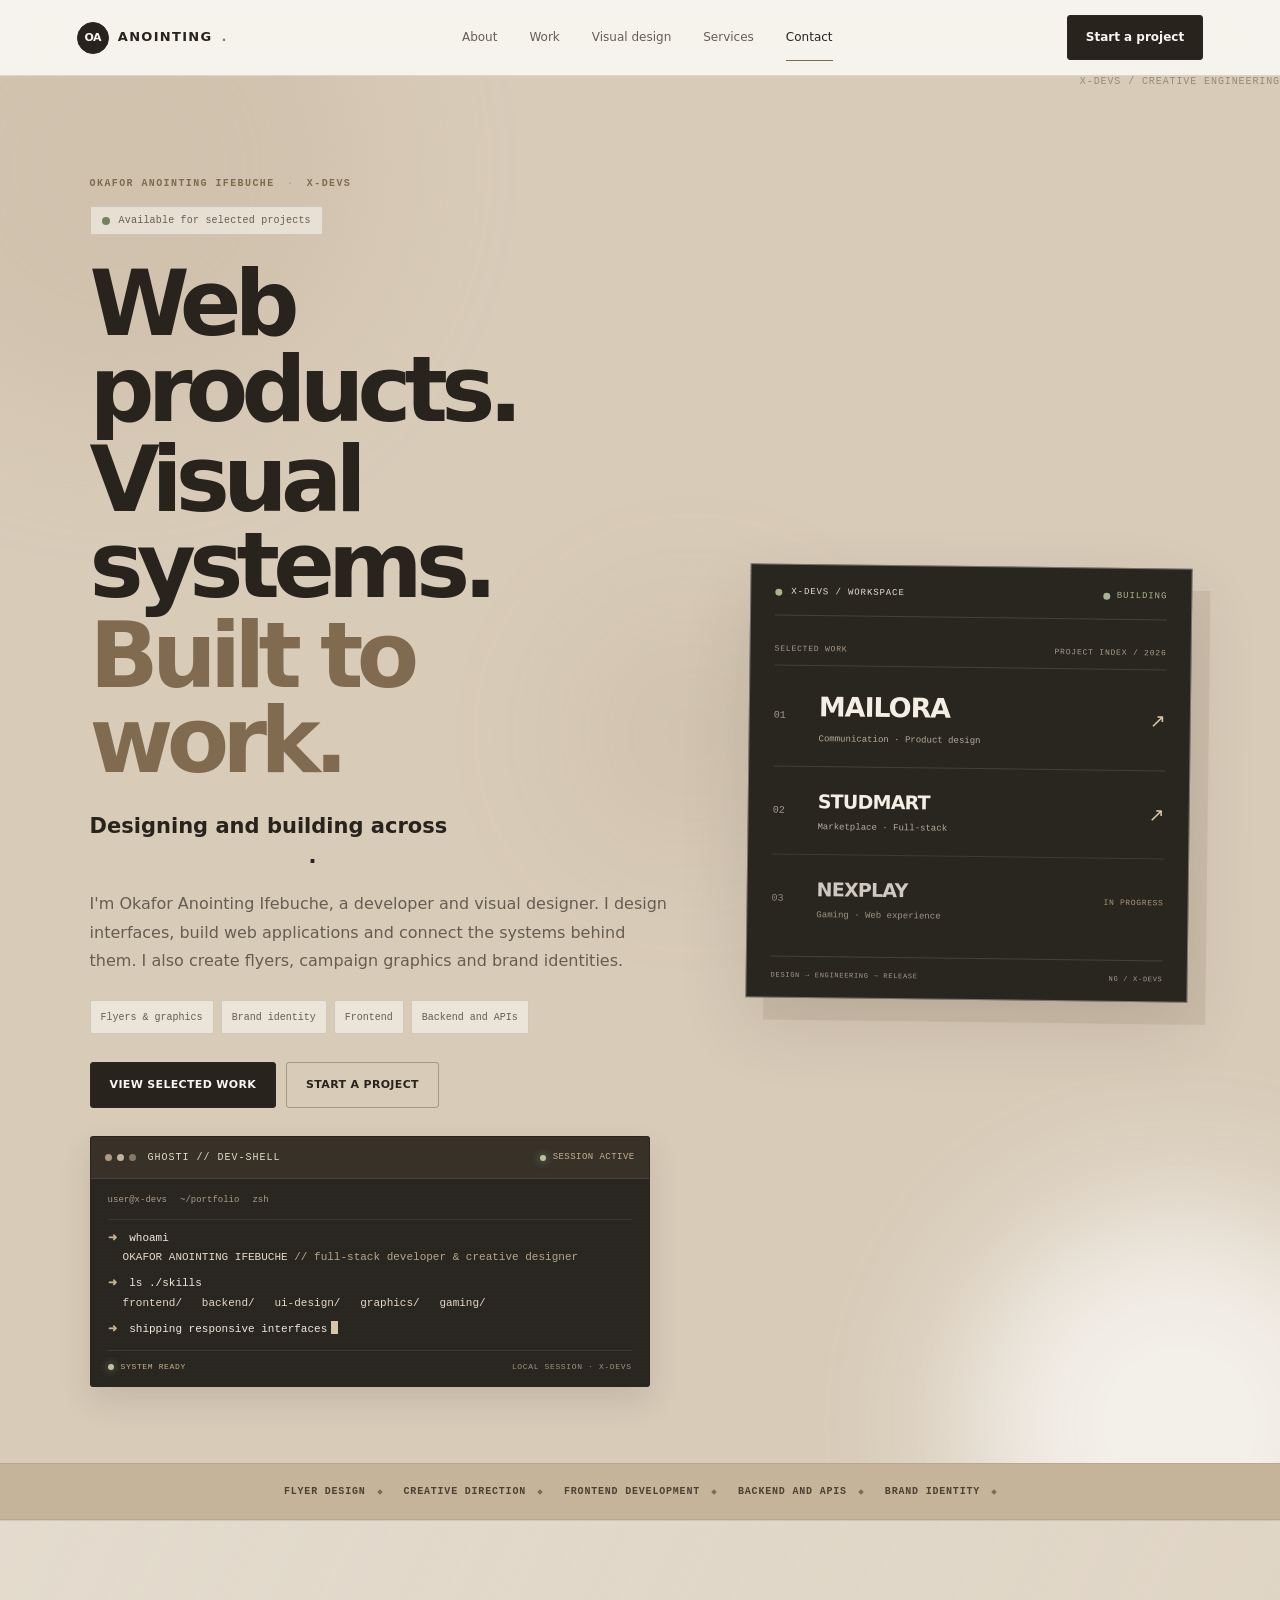
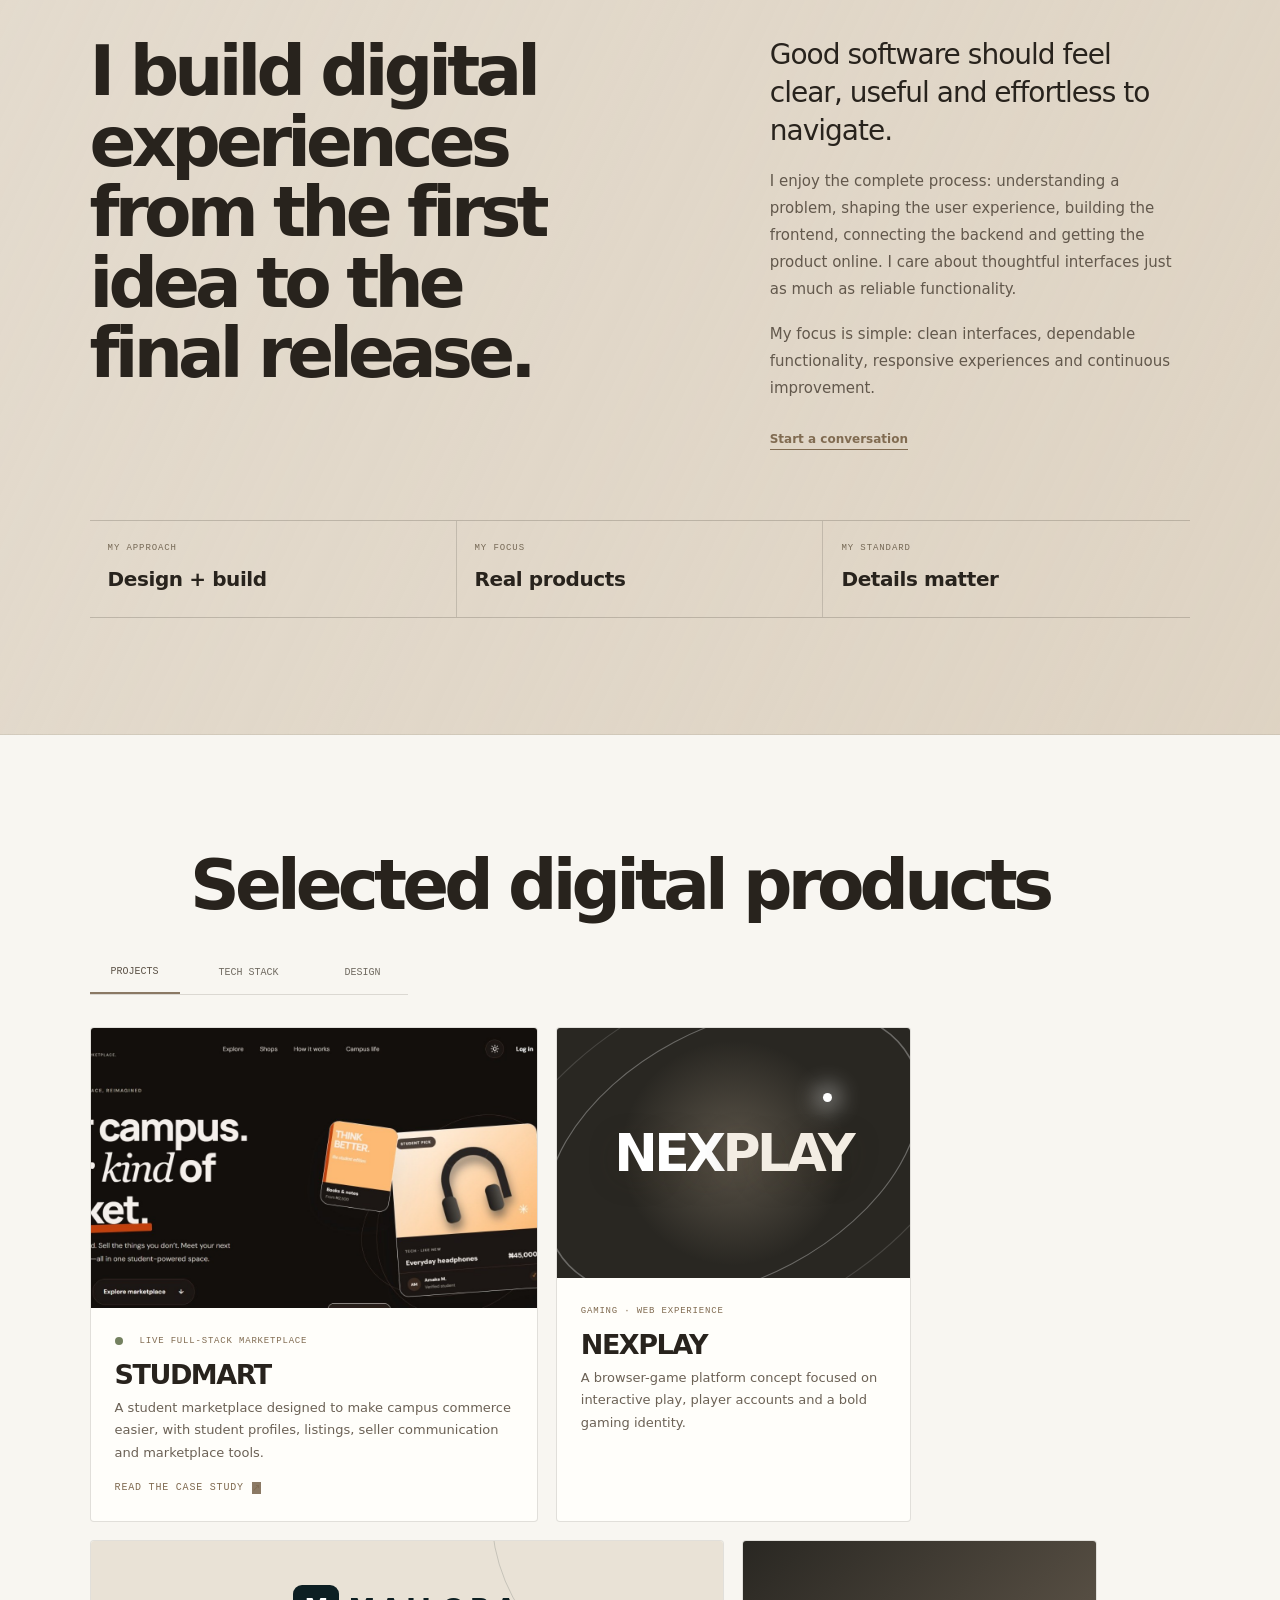
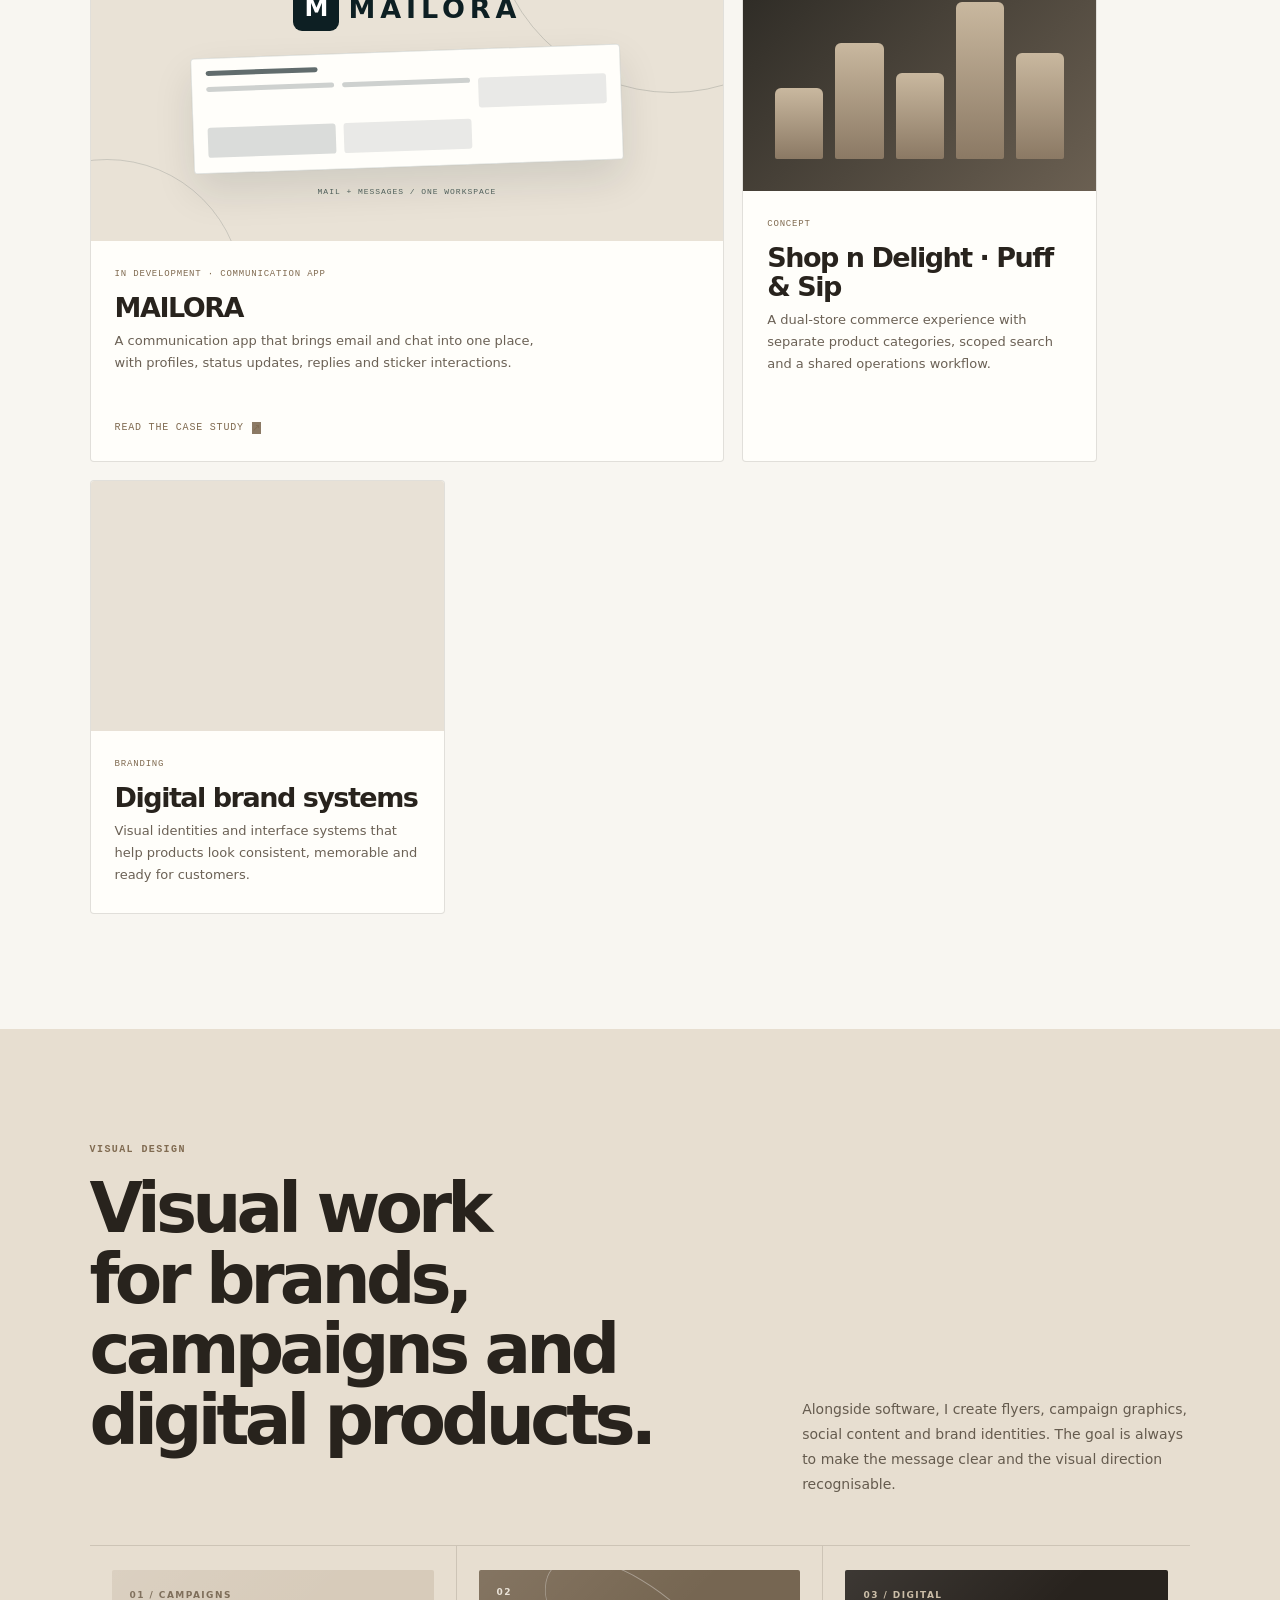
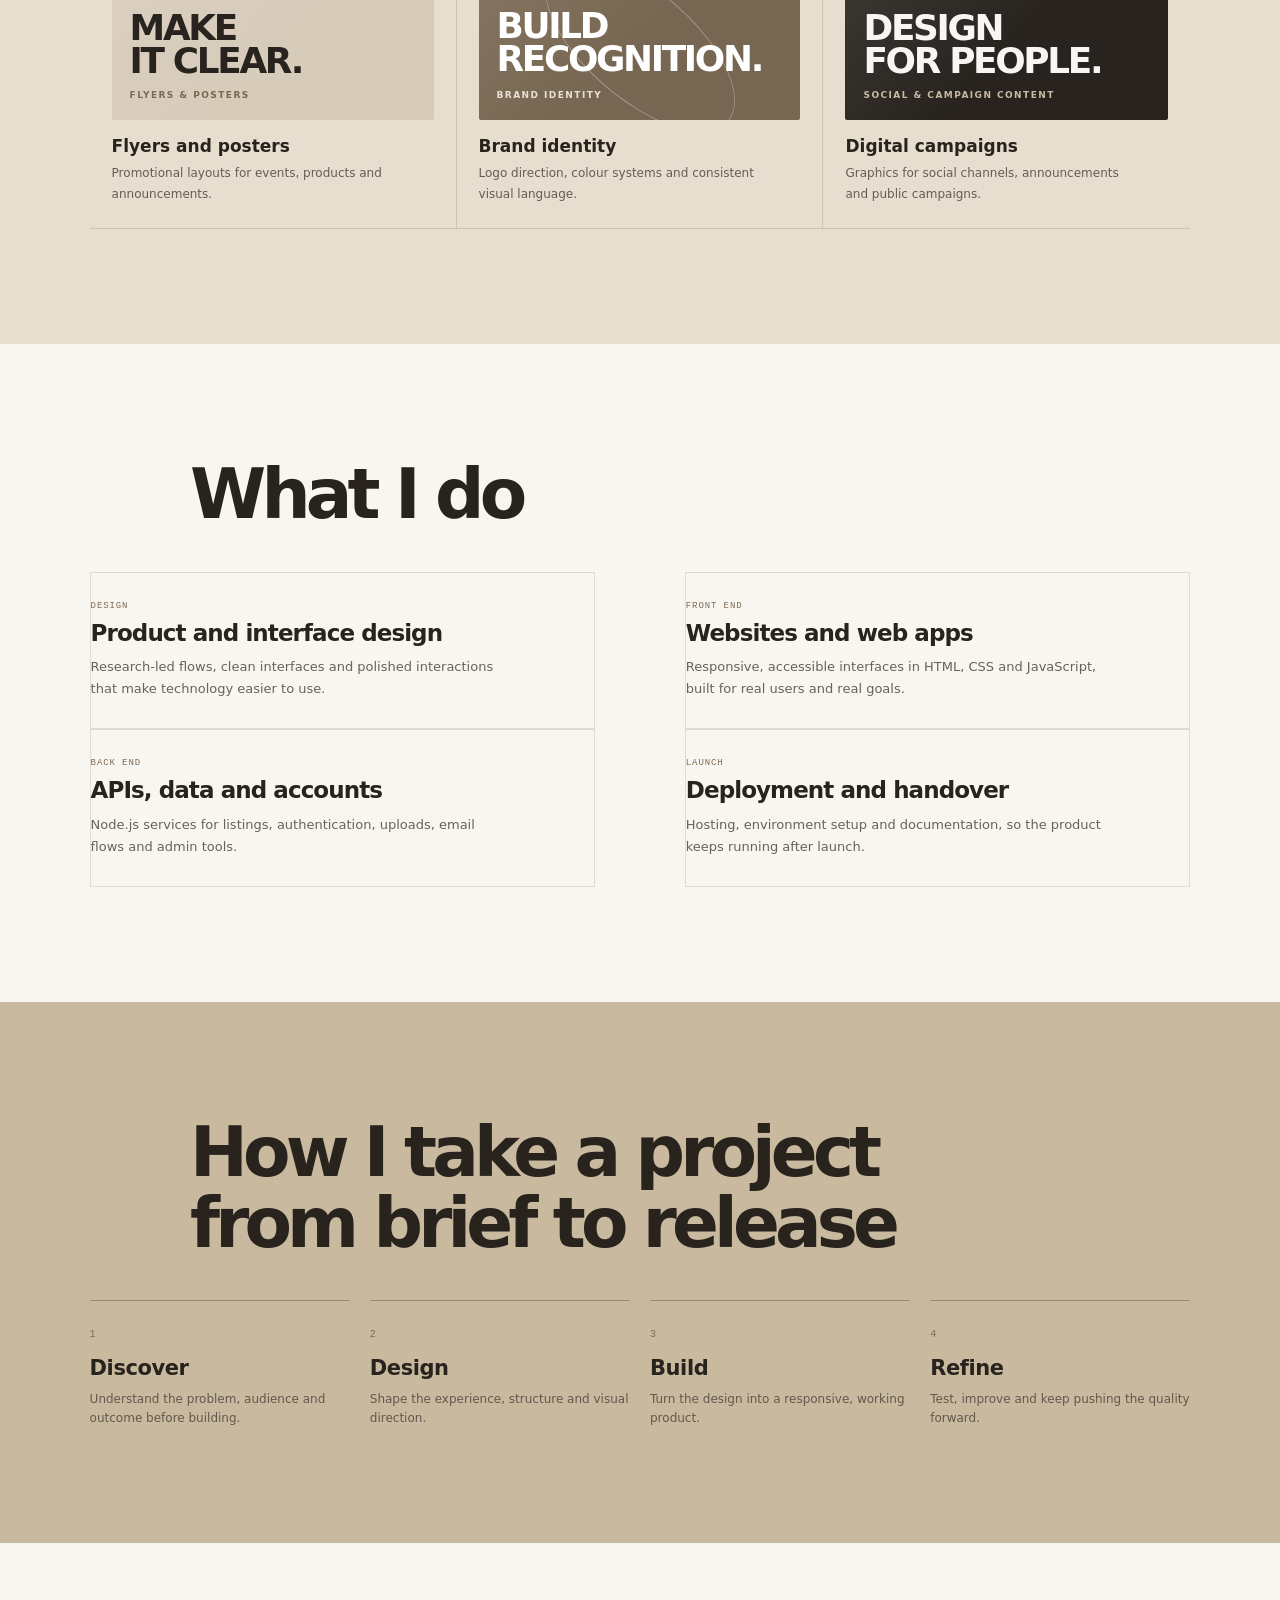
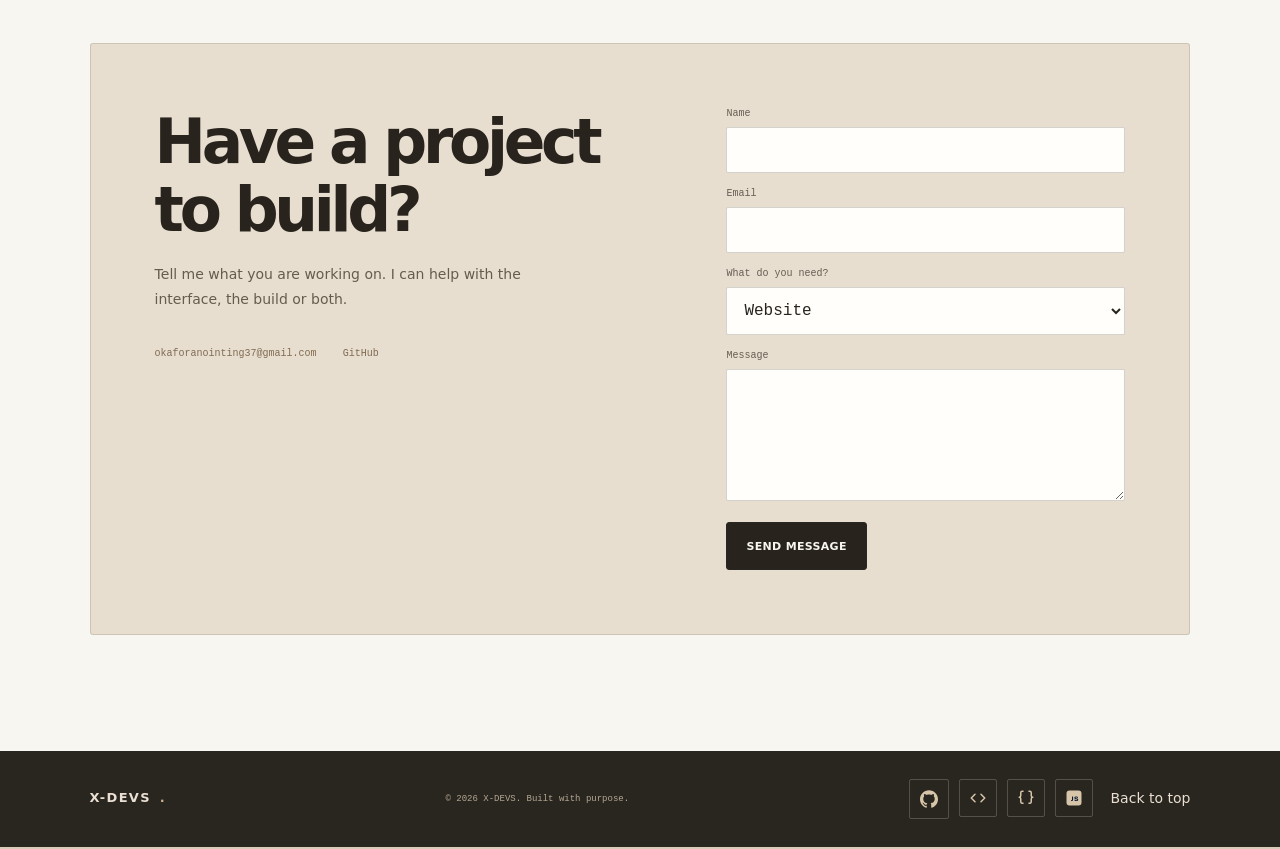
==== commit 8ad61fd8: "Remove duplicate MAILORA showcase and load polish stylesheet" ====
--- a/index.html
+++ b/index.html
@@ -3,7 +3,7 @@
 <head>
   <meta charset="UTF-8">
   <meta name="viewport" content="width=device-width, initial-scale=1.0">
-  <meta name="description" content="Okafor Anointing Ifebuche — full-stack developer and digital product builder creating useful web experiences and real products.">
+  <meta name="description" content="Okafor Anointing Ifebuche — X-DEVS developer and visual designer building digital products, web applications and brand experiences.">
   <meta name="theme-color" content="#D8CBB8">
   <meta name="page-type" content="service">
   <meta name="site-kind" content="other">
@@ -13,6 +13,7 @@
   <link href="https://fonts.googleapis.com/css2?family=Bricolage+Grotesque:opsz,wght@12..96,500..800&family=Hanken+Grotesk:wght@400;500;600;700&display=swap" rel="stylesheet">
   <link rel="stylesheet" href="style.css">
   <link rel="stylesheet" href="portfolio-refresh.css">
+  <link rel="stylesheet" href="portfolio-polish.css">
 </head>
 <body>
   <div class="progress" aria-hidden="true"></div>
@@ -118,14 +119,6 @@
             </div>
           </a>
           <article class="project-card"><div class="vis vis-nex" aria-hidden="true"><span>NEX<span>PLAY</span></span><i></i></div><div class="card-body"><p class="kicker">Gaming · Web experience</p><h3>NEXPLAY</h3><p>A browser-game platform concept focused on interactive play, player accounts and a bold gaming identity.</p></div></article>
-          <article class="project-card">
-            <div class="vis vis-mailora" aria-hidden="true"><div class="mailora-mark"><span class="mailora-symbol">M</span><span>MAILORA</span></div><div class="mailora-window"><i></i><i></i><i></i><b></b><b></b><b></b></div></div>
-            <div class="card-body">
-              <p class="kicker">In development · Communication app</p>
-              <h3>MAILORA</h3>
-              <p>A communication app bringing email and chat experiences together, with dedicated conversations, status updates, profiles and expressive sticker interactions.</p>
-            </div>
-          </article>
           <a class="project-card project-card--mailora project-card--feature" href="project-mailora.html">
             <div class="vis vis-mailora" aria-hidden="true"><div class="mailora-mark"><span class="mailora-symbol">M</span><span>MAILORA</span></div><div class="mailora-window"><i></i><i></i><i></i><b></b><b></b><b></b></div><div class="mailora-window-label">MAIL + MESSAGES / ONE WORKSPACE</div></div>
             <div class="card-body">
--- a/portfolio-polish.css
+++ b/portfolio-polish.css
@@ -0,0 +1,152 @@
+/* X-DEVS portfolio polish — UI/UX Pro Max + Design Motion Principles */
+:root{
+  --sand:#d8cbb8;
+  --sand-deep:#c9b99f;
+  --paper:#f8f6f1;
+  --white:#fffefa;
+  --ink:#28231d;
+  --muted:#665d52;
+  --bronze:#806b51;
+  --line:rgba(58,47,34,.15);
+  --motion-fast:180ms;
+  --motion-ui:260ms;
+  --ease-out:cubic-bezier(.16,1,.3,1);
+  --ease-standard:cubic-bezier(.2,.8,.2,1);
+}
+html{scroll-behavior:smooth;scroll-padding-top:92px}
+body{overflow-x:clip}
+.site-header{min-height:76px;isolation:isolate}
+.site-header nav{align-items:center}
+.site-header nav a{min-height:42px;display:inline-flex;align-items:center}
+.site-header nav a:focus-visible,
+.header-cta:focus-visible,
+.btn:focus-visible,
+.project-card:focus-visible,
+.workspace-project:focus-visible,
+.text-link:focus-visible,
+.contact-form input:focus-visible,
+.contact-form select:focus-visible,
+.contact-form textarea:focus-visible,
+.tab:focus-visible,
+.menu-toggle:focus-visible{
+  outline:2px solid var(--bronze)!important;
+  outline-offset:4px!important;
+}
+.menu-toggle{min-width:44px;min-height:44px;border-radius:3px}
+.menu-toggle i{transition:transform var(--motion-fast) var(--ease-standard)}
+.menu-toggle[aria-expanded="true"] i:first-child{transform:translateY(3.5px) rotate(45deg)}
+.menu-toggle[aria-expanded="true"] i:last-child{transform:translateY(-3.5px) rotate(-45deg)}
+.hero{isolation:isolate}
+.hero-copy{min-width:0}
+.identity{line-height:1.6}
+.status{gap:9px}
+.pulse,.live{animation:none!important;box-shadow:none!important}
+.pulse{flex:none}
+.hero h1{max-width:11ch;text-wrap:balance}
+.hero h1 .line{overflow:visible}
+.rotator-line{line-height:1.45}
+.rotator{min-width:0}
+.lead{max-width:58ch}
+.roles{gap:8px}
+.roles li{min-height:34px;display:inline-flex;align-items:center}
+.btn{min-height:46px;justify-content:center;gap:9px;transition:background var(--motion-fast) var(--ease-standard),color var(--motion-fast) var(--ease-standard),border-color var(--motion-fast) var(--ease-standard),transform var(--motion-fast) var(--ease-out),box-shadow var(--motion-fast) var(--ease-standard)}
+.btn:active{transform:translateY(0)!important}
+.hero-workspace{max-width:560px;width:100%;justify-self:end;transform:rotate(.7deg);transition:transform 350ms var(--ease-out),box-shadow 350ms var(--ease-out)}
+.hero-workspace:hover{transform:translateY(-3px) rotate(0);box-shadow:14px 18px 0 rgba(115,96,72,.1),0 30px 74px rgba(55,43,29,.14)}
+.workspace-project{min-height:70px}
+.workspace-project--static{opacity:.82}
+.workspace-project-copy small{line-height:1.5}
+.active-terminal{max-width:560px;width:100%;overflow:hidden}
+.terminal-body{min-width:0}
+.terminal-output{overflow-wrap:anywhere}
+.marquee{overflow:hidden}
+.marquee-track{animation:none!important;transform:none!important;justify-content:center;flex-wrap:wrap;width:100%;gap:10px 22px;padding:2px 20px}
+.marquee-track span{font-size:10px!important;letter-spacing:.1em;padding:5px 0!important;gap:12px!important}
+.marquee-track span[aria-hidden="true"]{display:none}
+.marquee-track span:after{width:4px;height:4px}
+.section{scroll-margin-top:90px}
+.section-title{max-width:18ch;text-wrap:balance}
+.prose p{max-width:65ch;line-height:1.8}
+.stat-card{min-width:0;transition:transform var(--motion-ui) var(--ease-out),box-shadow var(--motion-ui) var(--ease-standard)}
+.stat-card:hover{transform:translateY(-2px);box-shadow:0 12px 26px rgba(55,43,29,.08)}
+.tabs{gap:5px}
+.tab{min-height:44px;min-width:90px;transition:background var(--motion-fast) var(--ease-standard),color var(--motion-fast) var(--ease-standard),transform var(--motion-fast) var(--ease-standard)}
+.tab:active{transform:scale(.98)}
+.panel{animation:none!important}
+.project-grid{align-items:stretch;gap:20px}
+.project-card{min-width:0;border-radius:4px!important;overflow:hidden;transition:transform 240ms var(--ease-out),box-shadow 240ms var(--ease-standard),border-color 240ms var(--ease-standard)!important}
+.project-card:hover{transform:translateY(-4px)!important}
+.project-card:active{transform:translateY(-1px)!important}
+.project-card .vis,.project-card .thumb{position:relative;overflow:hidden}
+.project-card .thumb img{display:block;width:100%;height:100%;object-fit:cover;transition:transform 420ms var(--ease-out)}
+.project-card:hover .thumb img{transform:scale(1.025)}
+.project-card .card-body{display:flex;flex-direction:column;align-items:flex-start;flex:1}
+.project-card .card-body>p:not(.kicker){max-width:54ch;line-height:1.75}
+.project-card .kicker{display:flex;align-items:center;gap:7px;min-height:18px}
+.project-card h3{line-height:1.08}
+.card-link{display:inline-flex;align-items:center;gap:8px;margin-top:auto;padding-top:18px}
+.card-link:after{content:"↗";transition:transform var(--motion-fast) var(--ease-out)}
+.project-card:hover .card-link:after{transform:translate(2px,-2px)}
+.project-card--mailora{grid-column:span 7}
+.project-card--studmart{grid-column:span 5}
+.project-card--mailora .vis-mailora{min-height:280px}
+.project-card--mailora .card-body{min-height:220px}
+.project-card--studmart .thumb{min-height:280px}
+.creative-piece{transition:background var(--motion-ui) var(--ease-standard)}
+.creative-piece:hover{background:rgba(255,254,250,.24)!important}
+.artwork{overflow:hidden;position:relative}
+.artwork:after{content:"";position:absolute;inset:0;pointer-events:none;background:linear-gradient(135deg,rgba(255,255,255,.16),transparent 52%);opacity:.6}
+.creative-caption p{max-width:38ch;line-height:1.7}
+.service{transition:transform var(--motion-ui) var(--ease-out)}
+.service:hover{transform:translateX(3px)}
+.steps li{min-width:0}
+.contact-card{align-items:start}
+.contact-form label{display:grid;gap:8px;line-height:1.4}
+.contact-form input,.contact-form select,.contact-form textarea{width:100%;min-height:46px;font-size:16px}
+.contact-form textarea{min-height:132px;resize:vertical}
+.contact-form button{min-height:48px;align-self:flex-start}
+.site-footer{gap:18px}
+.site-footer a,.site-footer .tech a{min-width:40px;min-height:40px;display:inline-flex;align-items:center;justify-content:center}
+.case-shot,.mailora-product-frame{border-radius:4px}
+.case-grid>div{min-width:0}
+.case-grid p,.case-note{line-height:1.8}
+.case-next a{min-height:44px;display:inline-flex;align-items:center}
+@media(max-width:980px){
+  .hero-workspace{justify-self:center}
+  .project-card--mailora,.project-card--studmart{grid-column:span 6}
+  .project-card--mailora .vis-mailora,.project-card--studmart .thumb{min-height:230px}
+}
+@media(max-width:860px){
+  .site-header nav.open{gap:8px!important}
+  .site-header nav.open a{min-height:46px}
+  .hero{gap:34px}
+  .hero-workspace{max-width:680px}
+  .section{scroll-margin-top:76px}
+  .contact-form button{width:100%}
+}
+@media(max-width:560px){
+  html{scroll-padding-top:76px}
+  .hero h1{max-width:10ch;text-wrap:pretty}
+  .rotator-line{max-width:34ch}
+  .hero-actions{display:grid;grid-template-columns:1fr}
+  .hero-actions .btn{width:100%}
+  .hero-workspace{transform:none!important}
+  .workspace-top,.workspace-head,.workspace-foot{letter-spacing:.05em}
+  .workspace-foot{flex-wrap:wrap}
+  .project-card--mailora,.project-card--studmart,.project-card{grid-column:1/-1!important}
+  .project-card--mailora .vis-mailora,.project-card--studmart .thumb{min-height:210px}
+  .project-card .card-body{min-height:0!important}
+  .tabs{display:grid;grid-template-columns:repeat(3,minmax(0,1fr));width:100%;gap:4px;padding:4px!important}
+  .tab{min-width:0;padding-inline:8px!important;font-size:9px!important}
+  .contact-form button{width:100%}
+}
+@media(hover:none){
+  .hero-workspace:hover{transform:none;box-shadow:18px 22px 0 rgba(115,96,72,.13),0 28px 70px rgba(55,43,29,.12)}
+  .project-card:hover{transform:none!important}
+  .project-card:hover .thumb img{transform:none}
+}
+@media(prefers-reduced-motion:reduce){
+  html{scroll-behavior:auto}
+  *,*::before,*::after{animation-duration:.01ms!important;animation-iteration-count:1!important;transition-duration:.01ms!important;scroll-behavior:auto!important}
+  .hero-workspace,.project-card,.stat-card,.service{transform:none!important}
+}
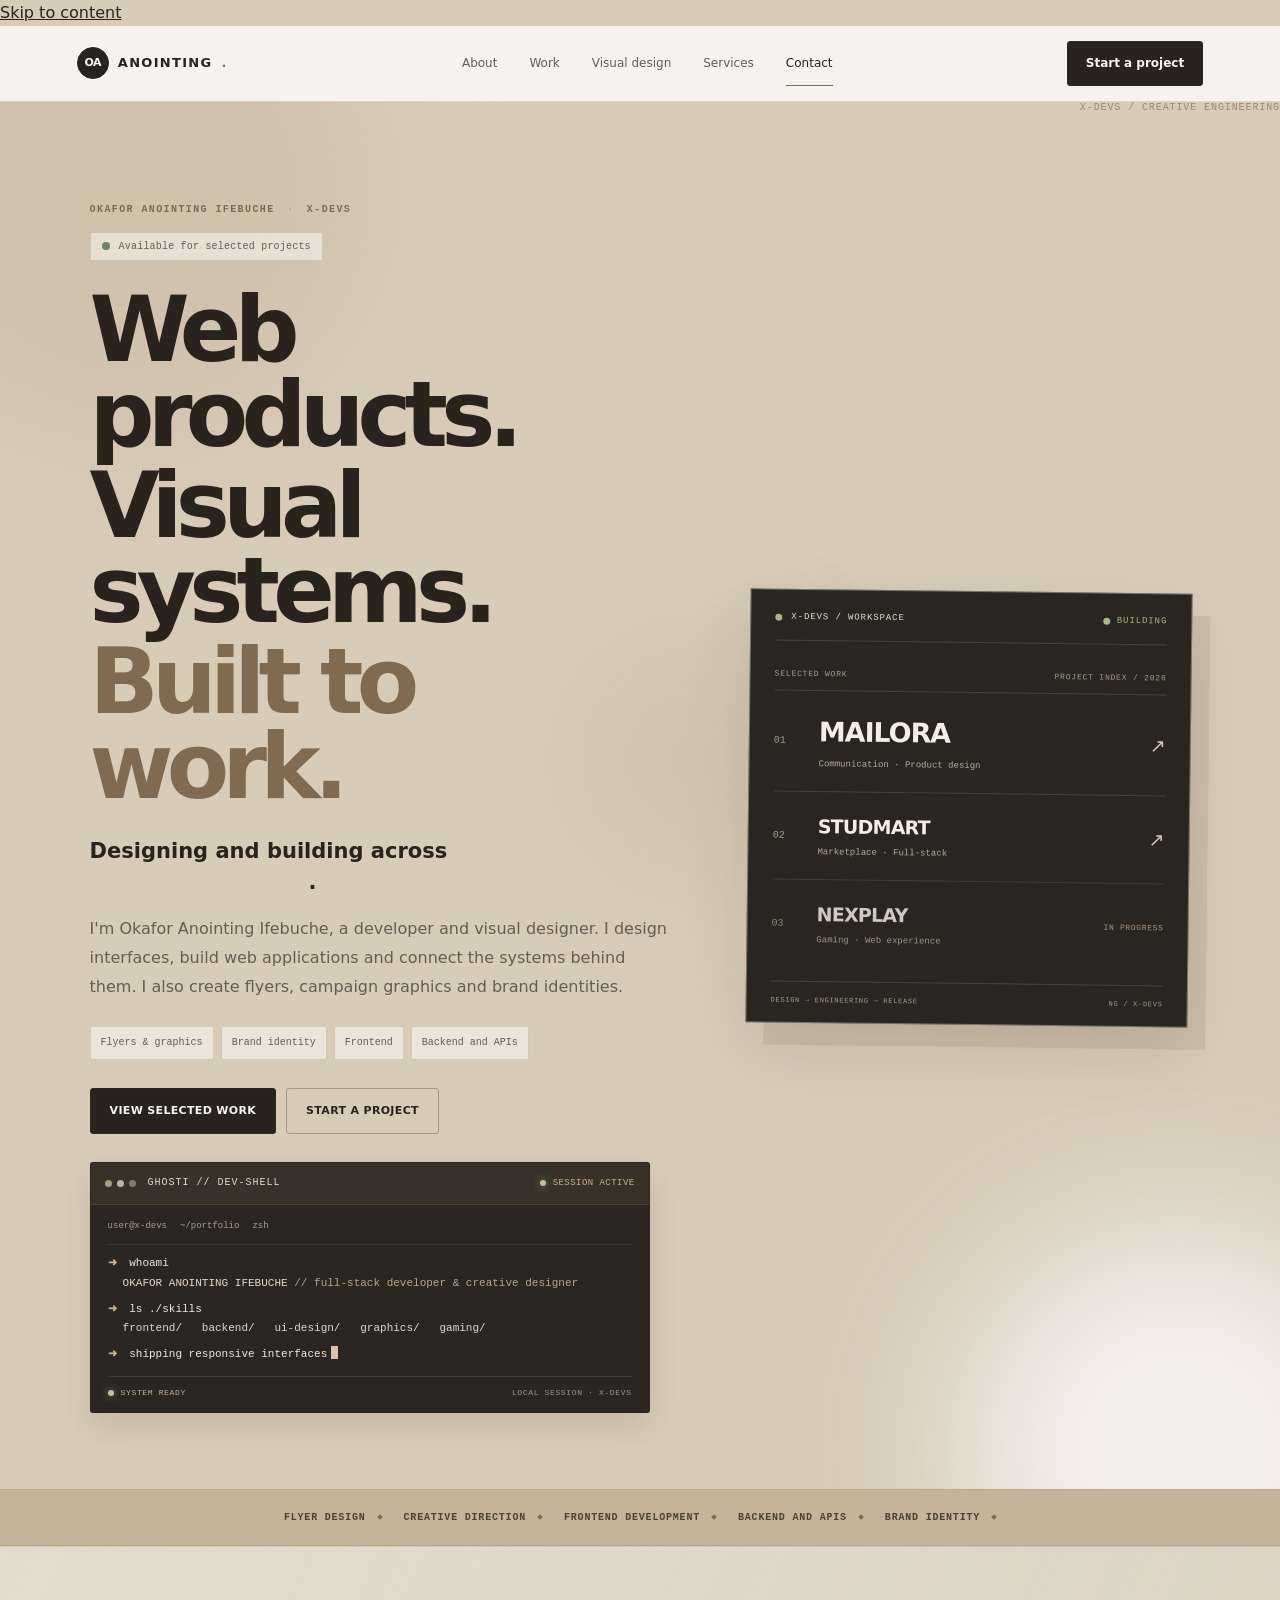
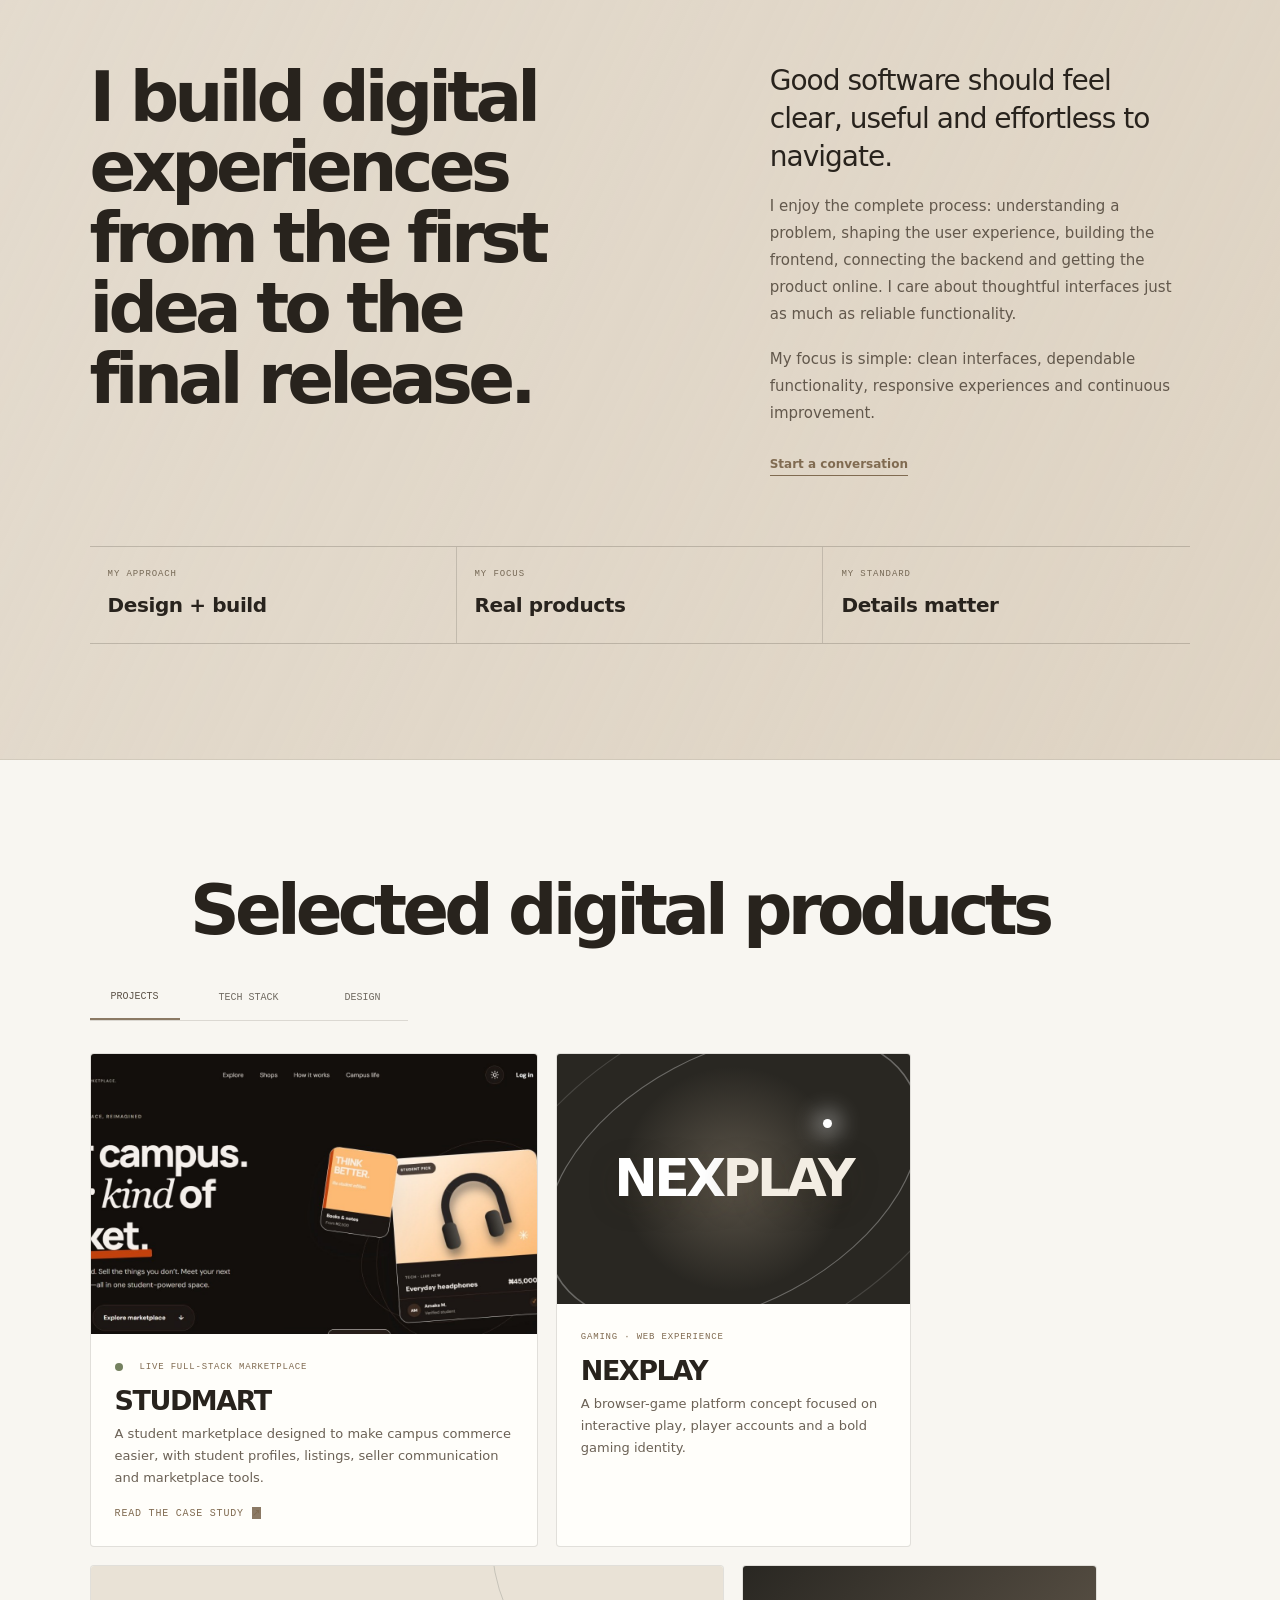
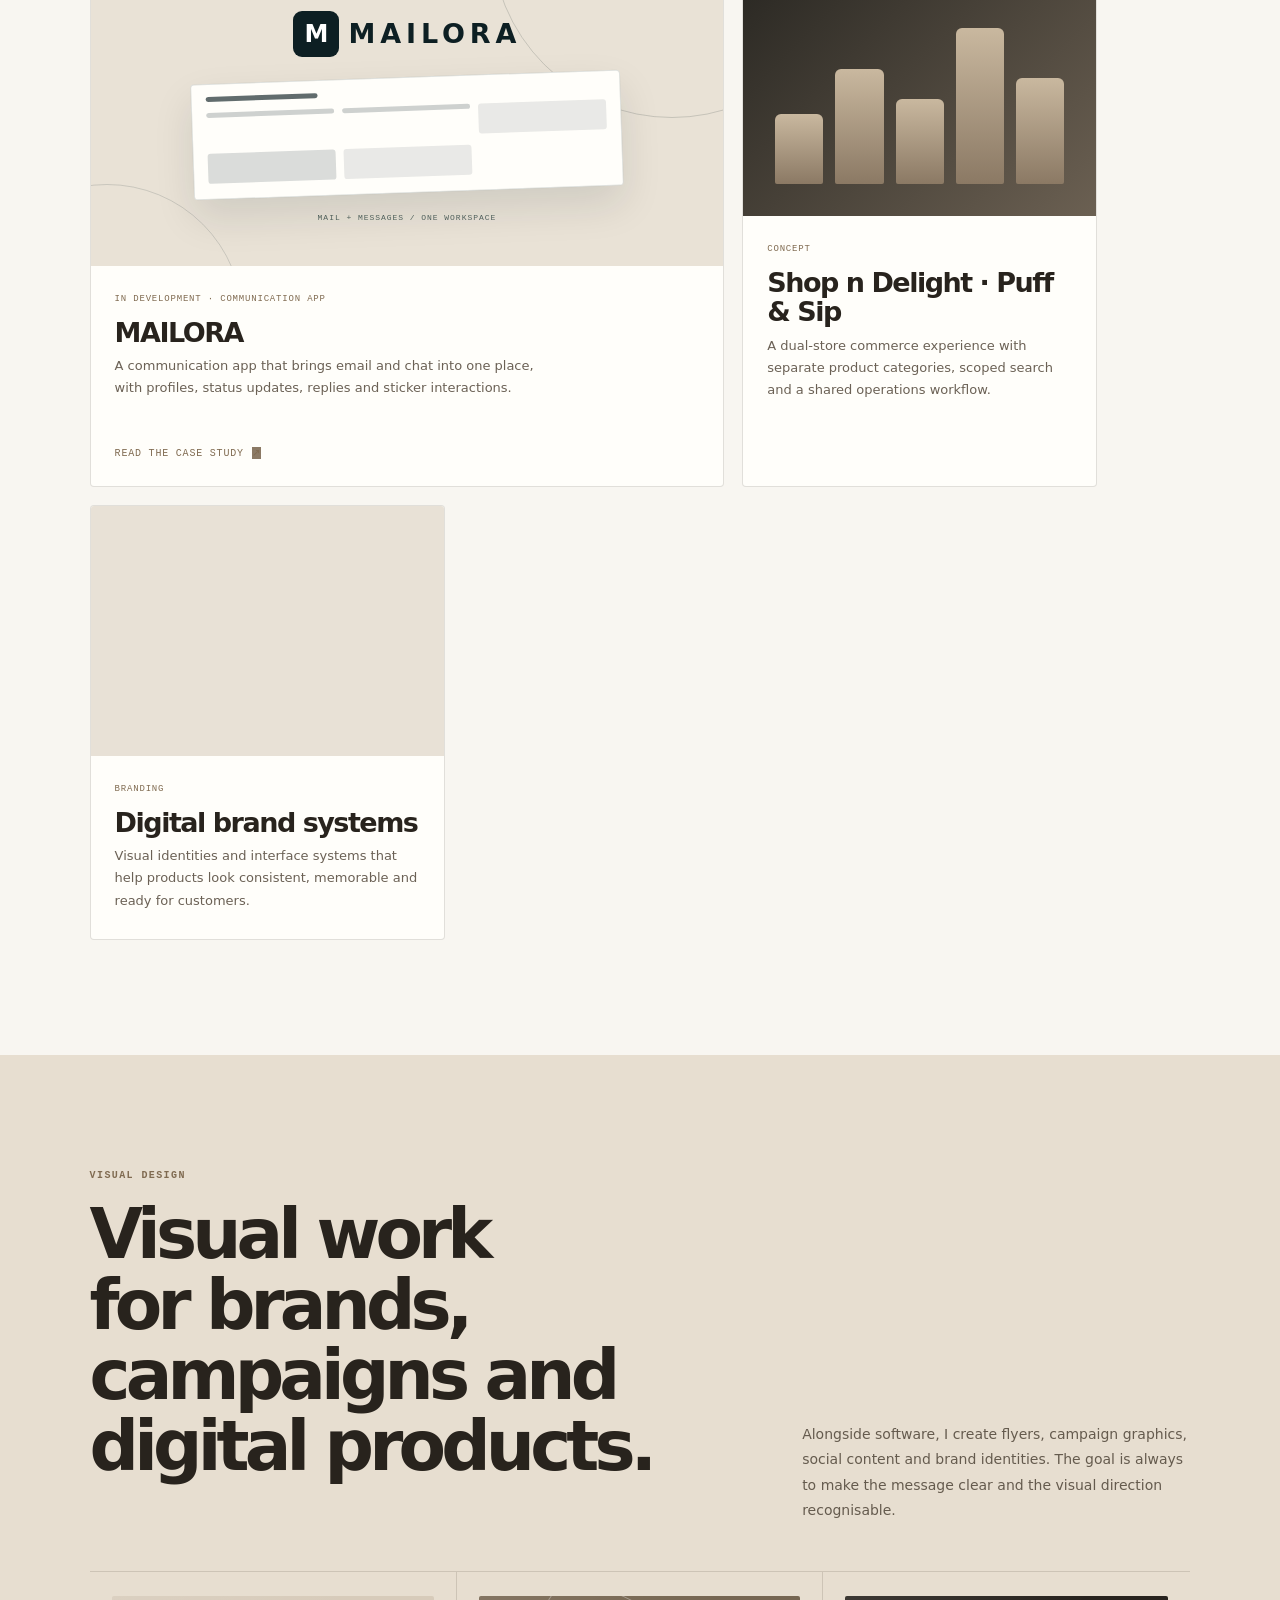
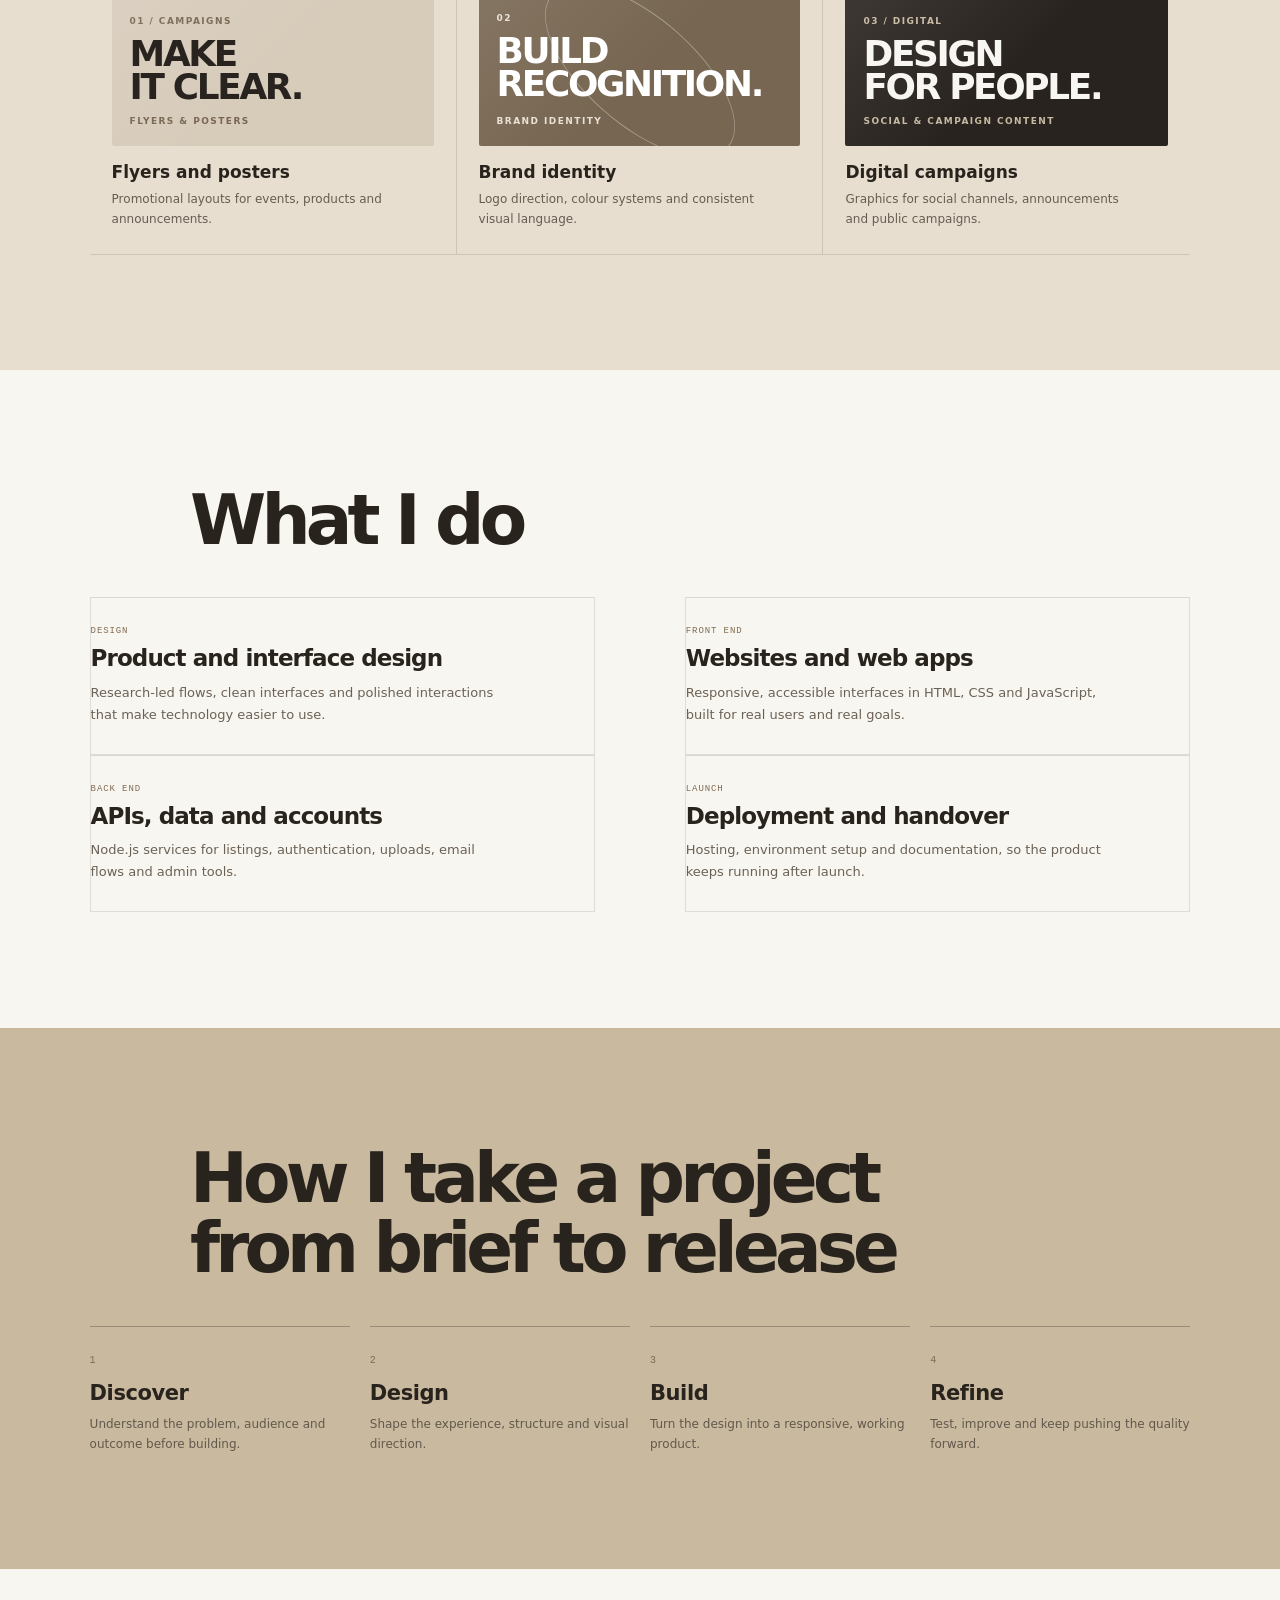
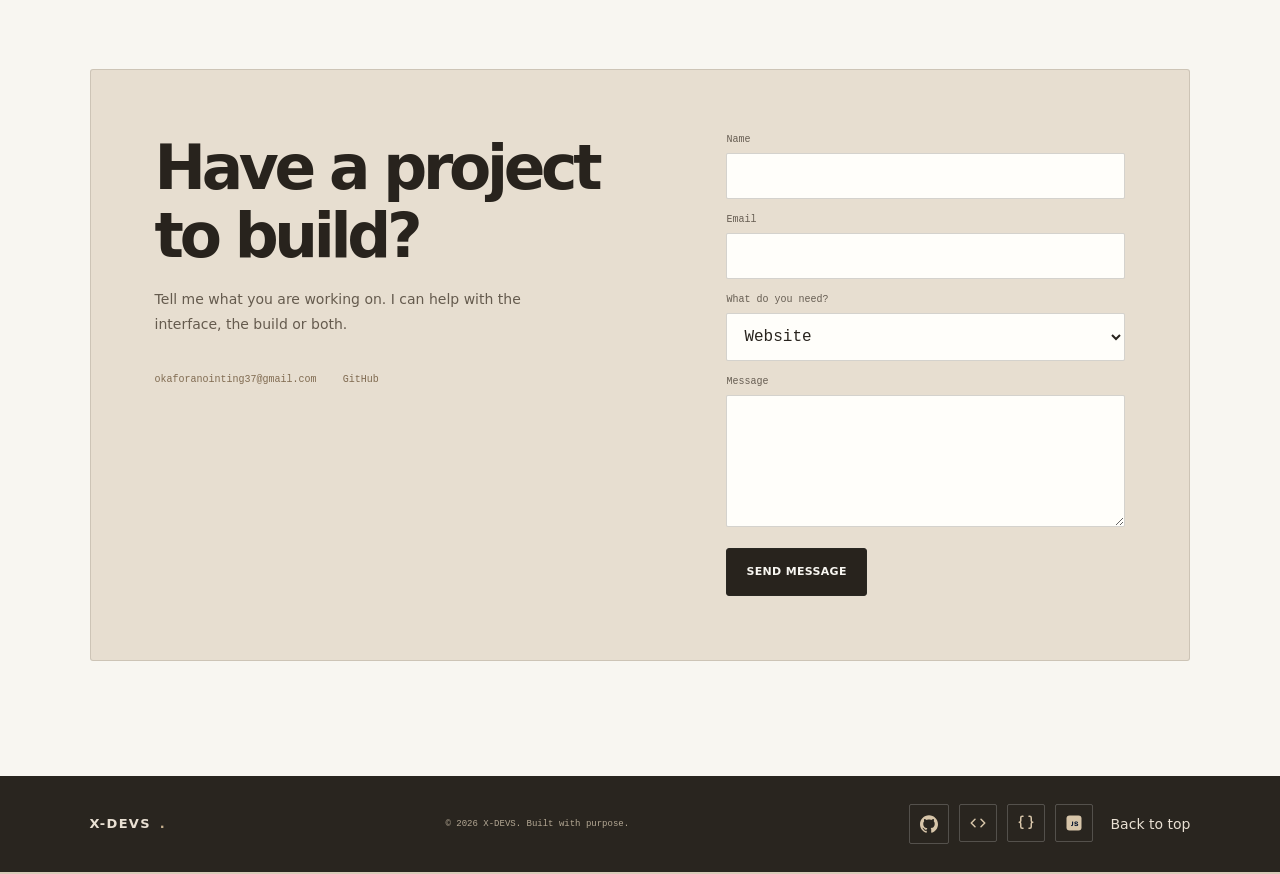
==== commit 755d04b3: "Add keyboard skip navigation to portfolio" ====
--- a/index.html
+++ b/index.html
@@ -16,6 +16,7 @@
   <link rel="stylesheet" href="portfolio-polish.css">
 </head>
 <body>
+  <a class="skip-link" href="#main-content">Skip to content</a>
   <div class="progress" aria-hidden="true"></div>
 
   <header class="site-header">
@@ -31,7 +32,7 @@
     <a class="header-cta" href="#contact">Start a project</a>
   </header>
 
-  <main>
+  <main id="main-content">
     <section class="hero" id="home">
       <div class="ambient" aria-hidden="true"><i></i><i></i><i></i></div>
       <div class="hero-copy">
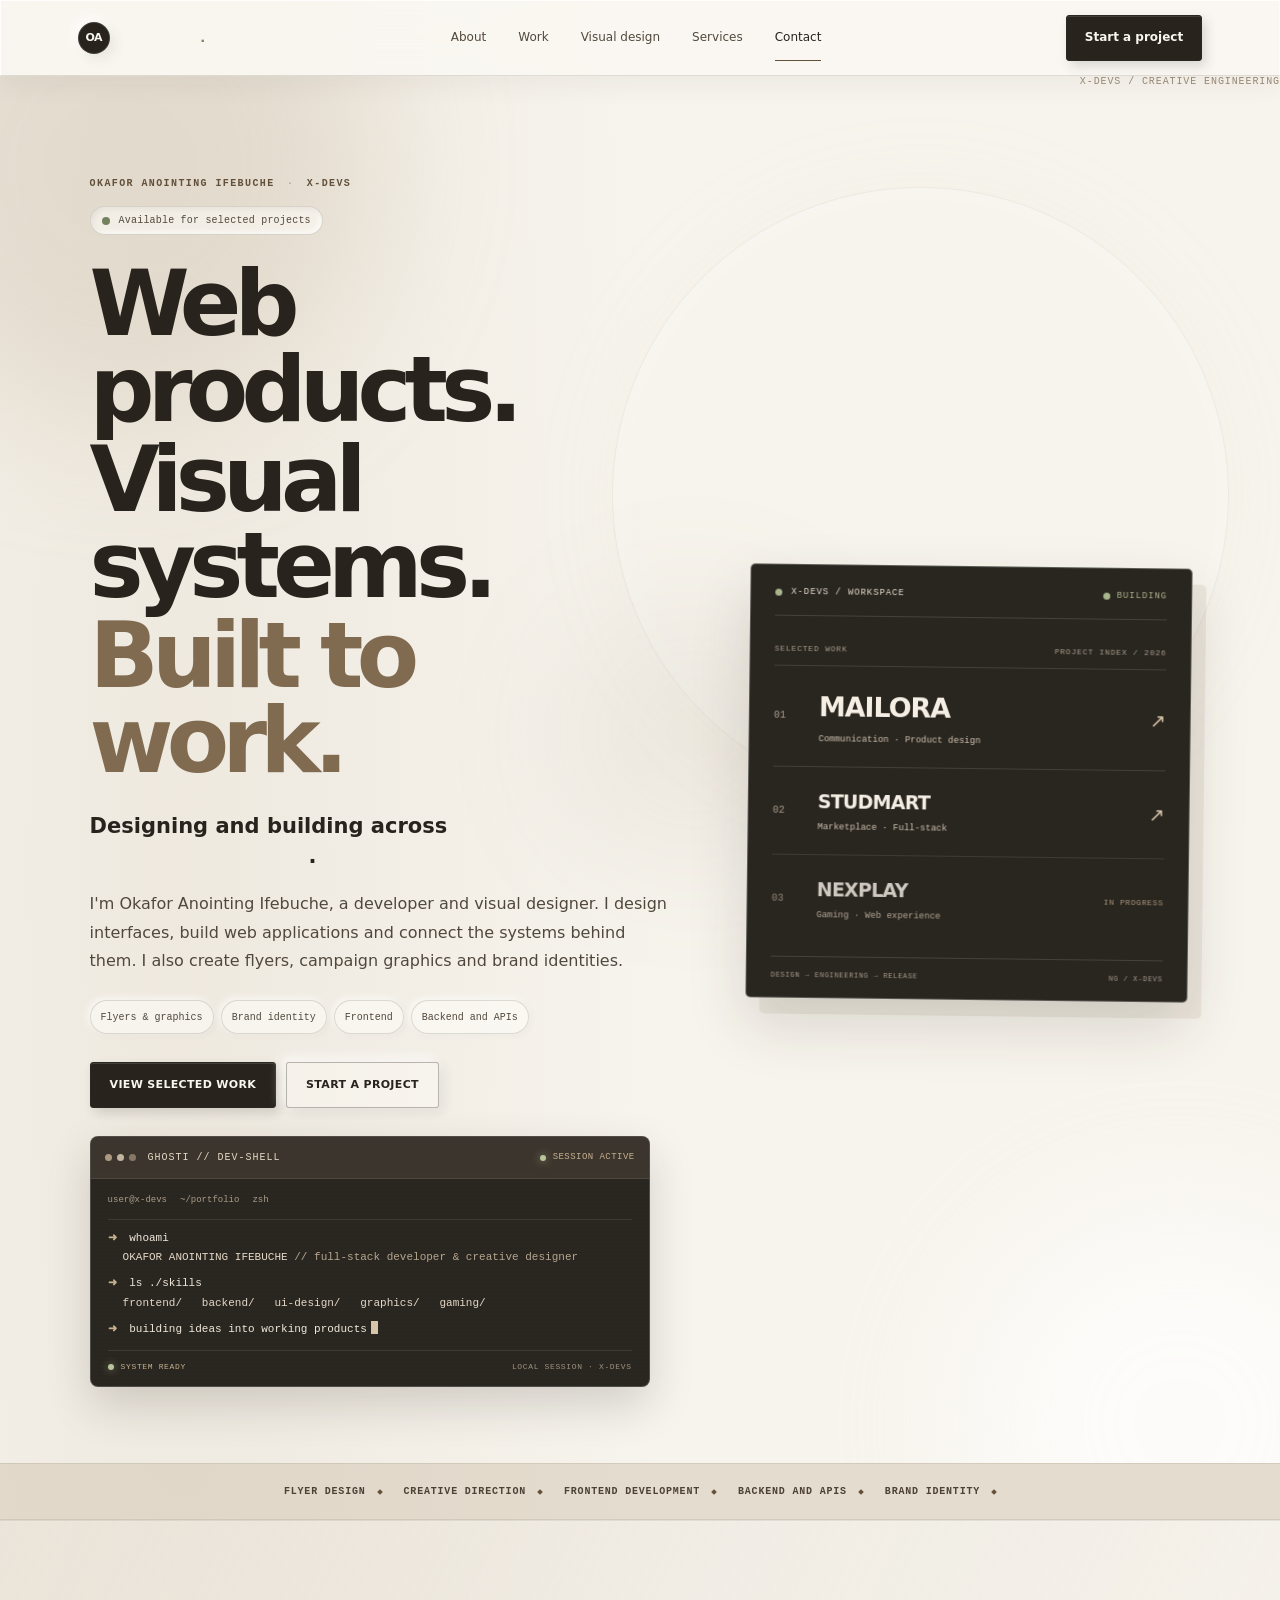
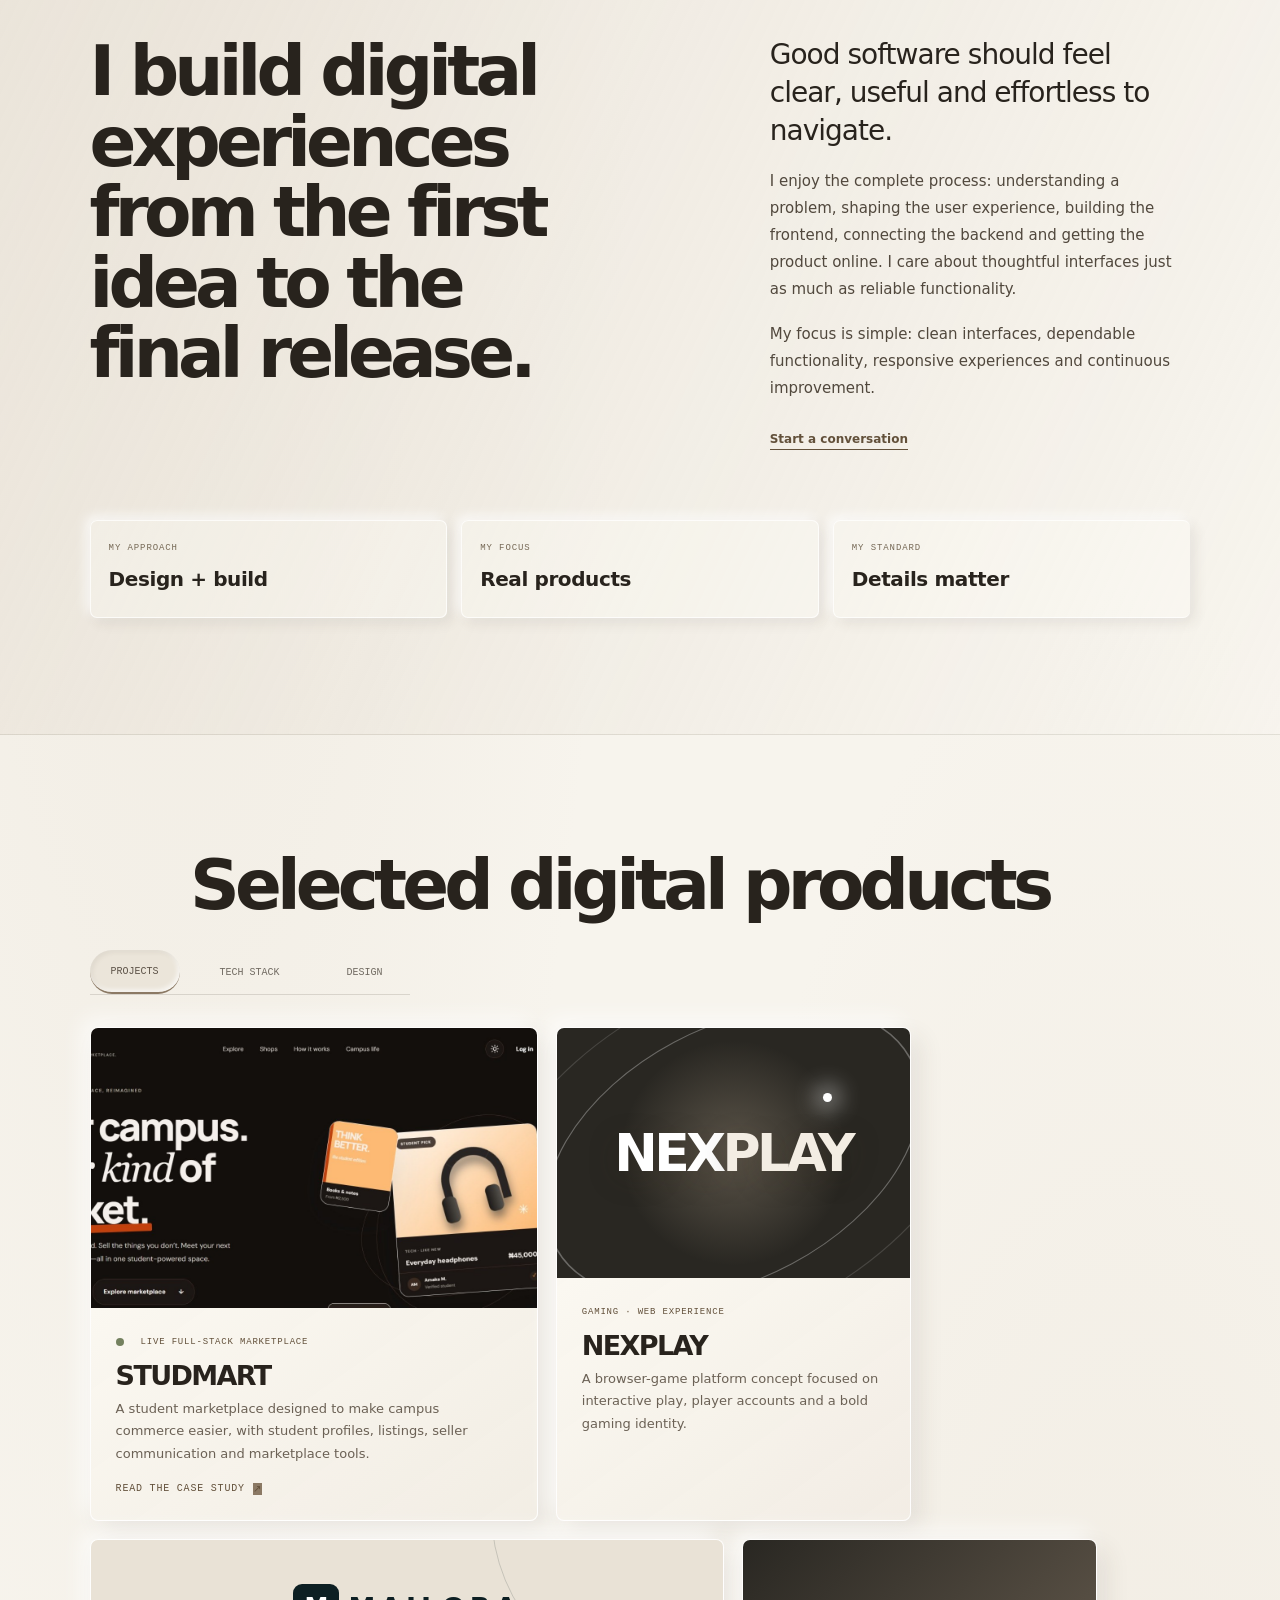
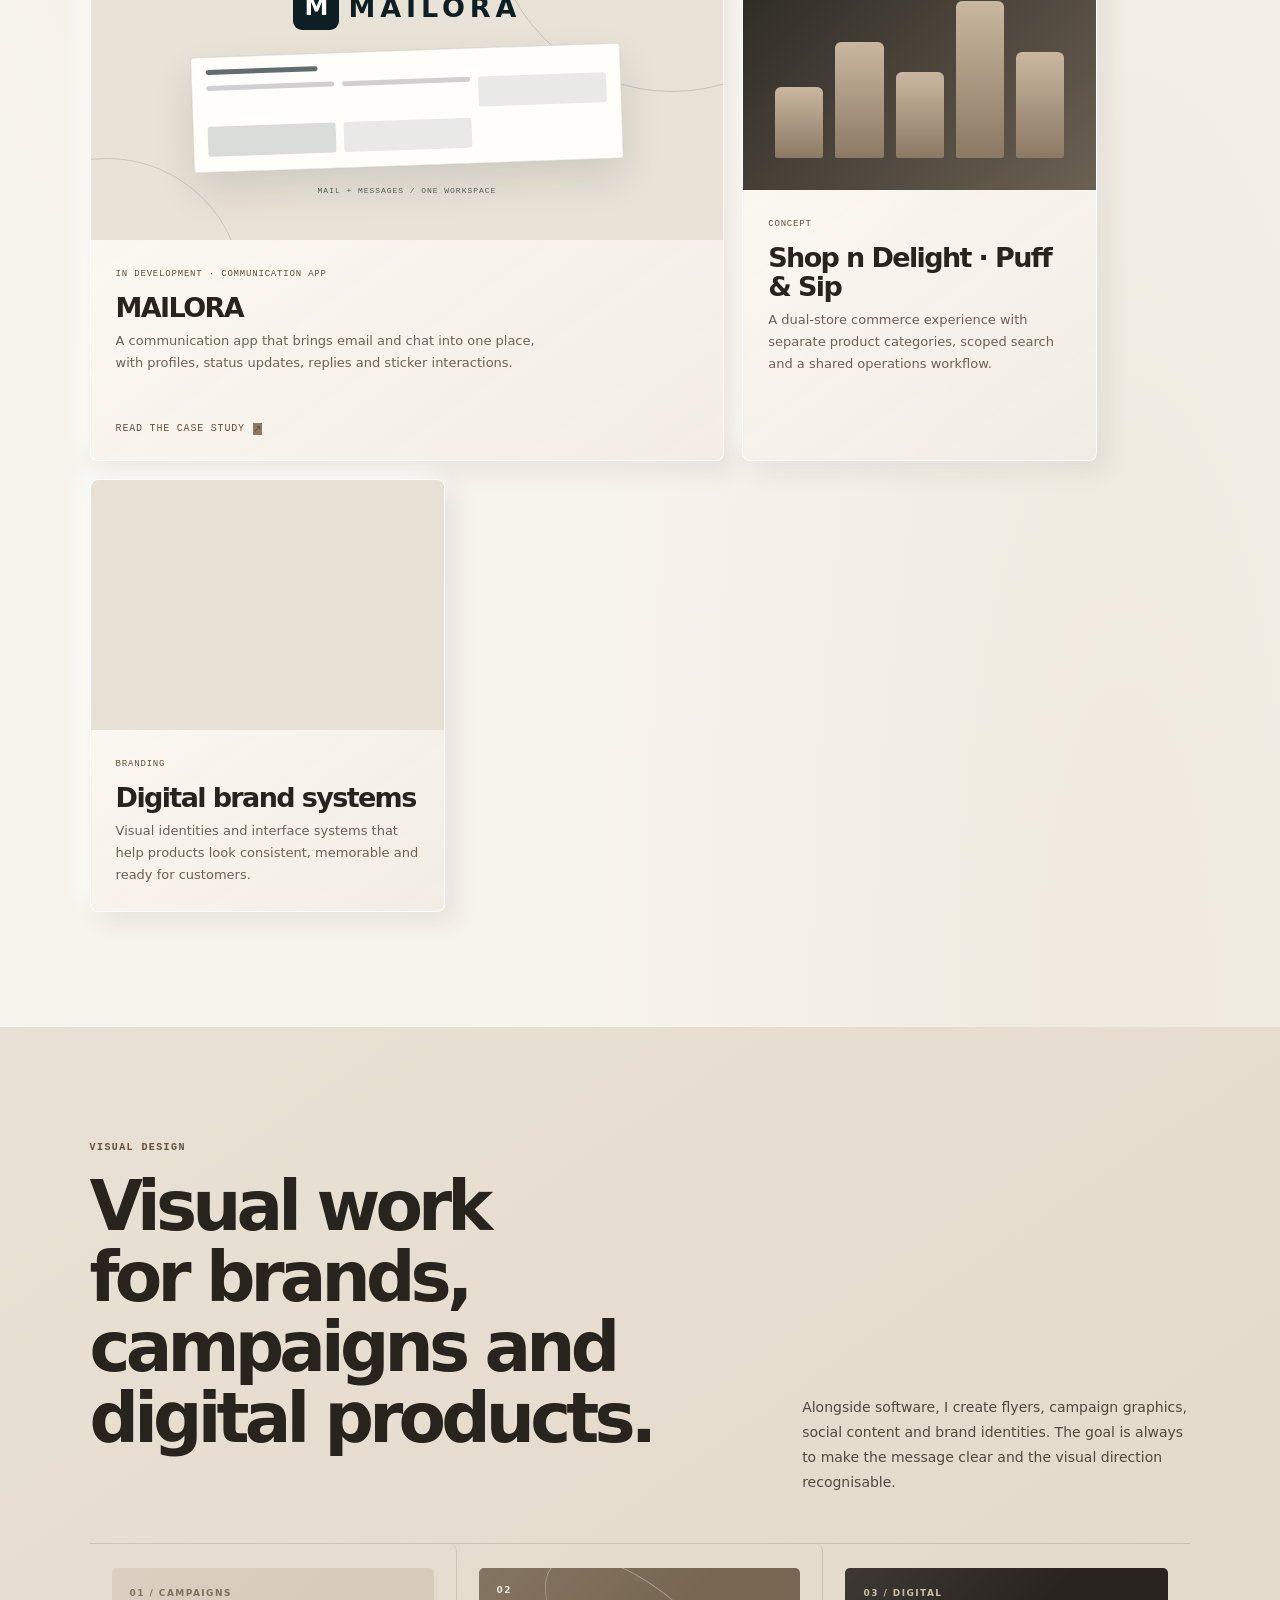
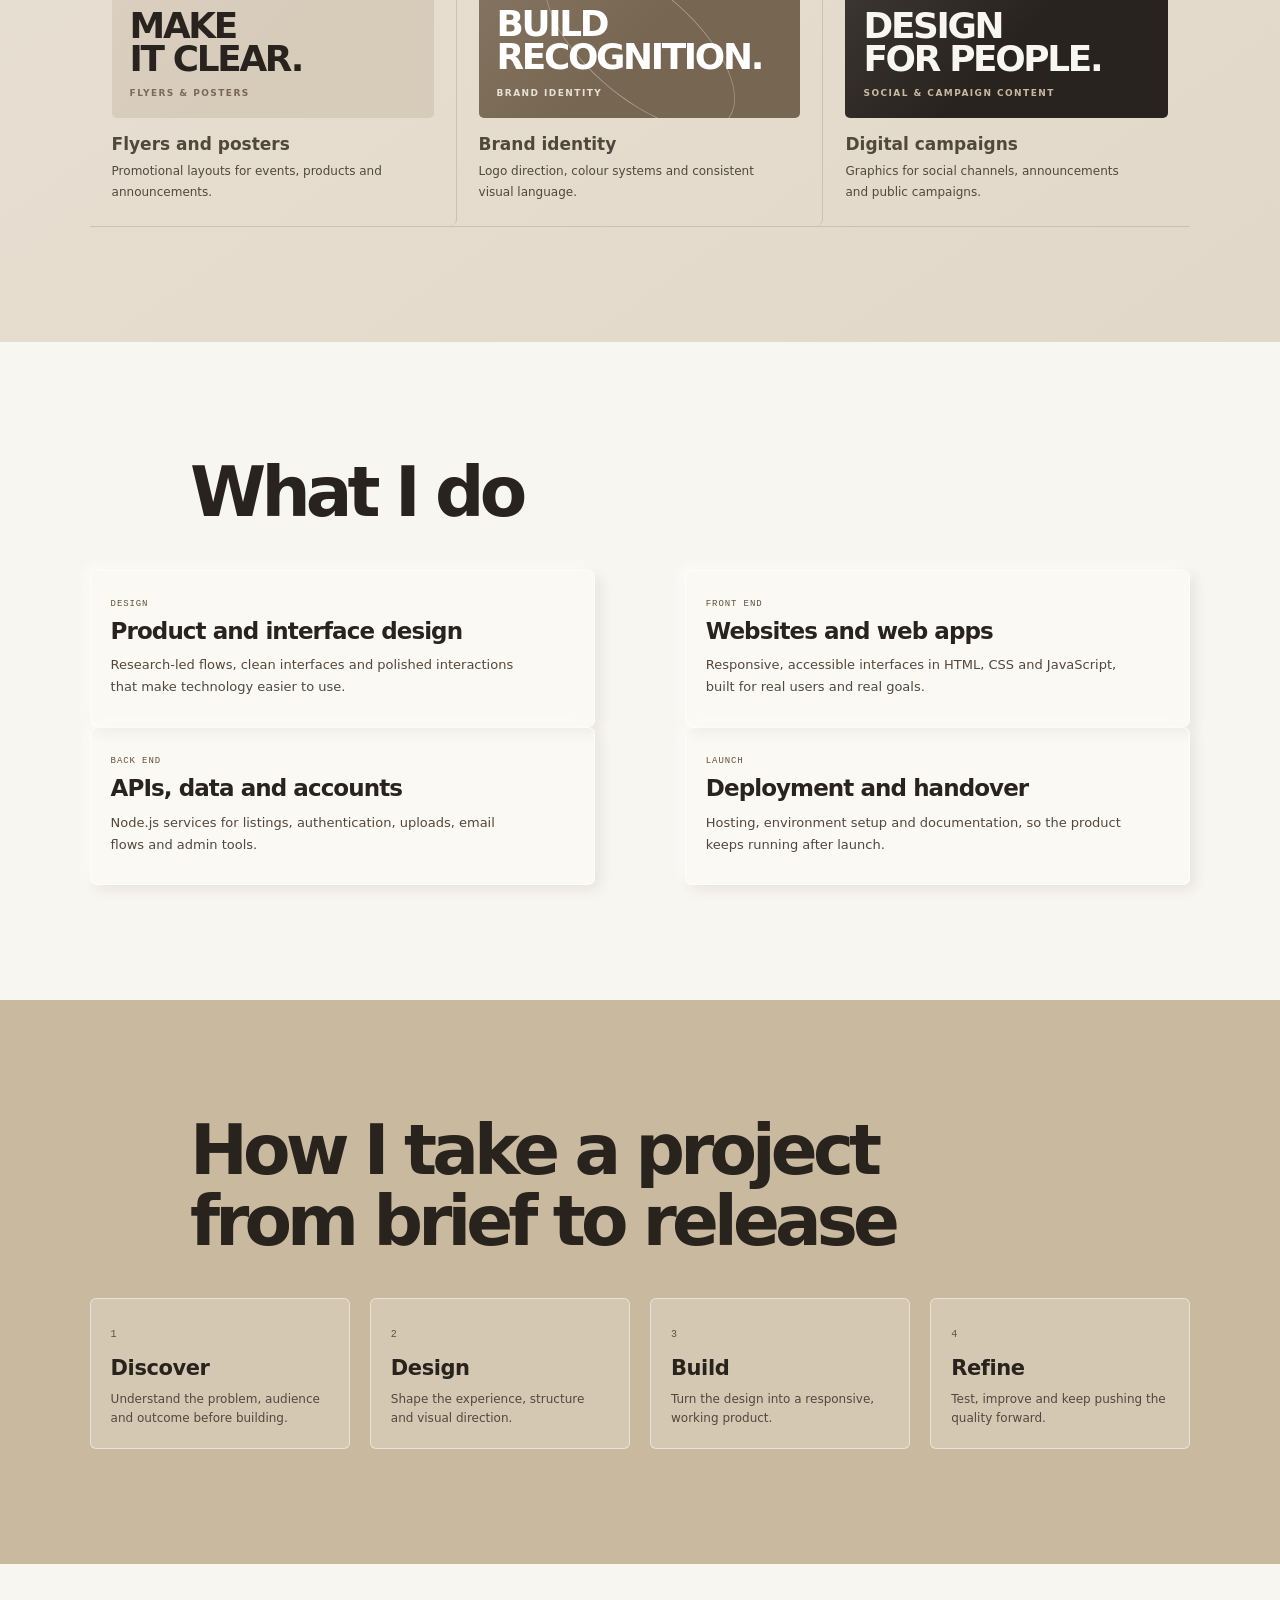
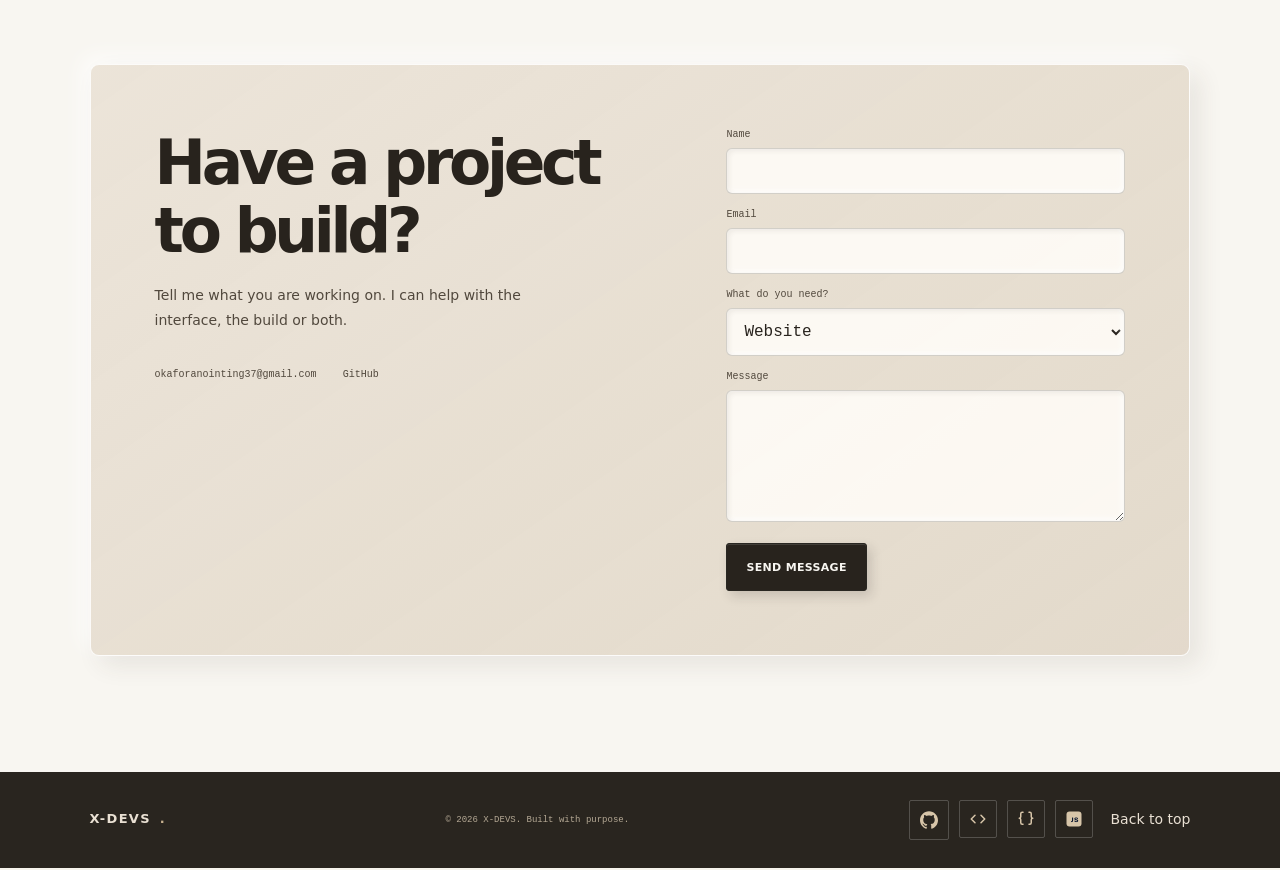
==== commit 870ab856: "Apply Sandstorm Neumorphism portfolio styling" ====
--- a/index.html
+++ b/index.html
@@ -14,6 +14,7 @@
   <link rel="stylesheet" href="style.css">
   <link rel="stylesheet" href="portfolio-refresh.css">
   <link rel="stylesheet" href="portfolio-polish.css">
+  <link rel="stylesheet" href="portfolio-sandstorm-system.css">
 </head>
 <body>
   <a class="skip-link" href="#main-content">Skip to content</a>
--- a/portfolio-polish.css
+++ b/portfolio-polish.css
@@ -6,7 +6,8 @@
   --white:#fffefa;
   --ink:#28231d;
   --muted:#665d52;
-  --bronze:#806b51;
+  --bronze:#62503a;
+  --muted:#51483d;
   --line:rgba(58,47,34,.15);
   --motion-fast:180ms;
   --motion-ui:260ms;
@@ -150,3 +151,32 @@
   *,*::before,*::after{animation-duration:.01ms!important;animation-iteration-count:1!important;transition-duration:.01ms!important;scroll-behavior:auto!important}
   .hero-workspace,.project-card,.stat-card,.service{transform:none!important}
 }
+
+/* Accessibility and contrast refinement */
+.skip-link{
+  position:fixed;z-index:1000;top:12px;left:12px;
+  padding:12px 16px;background:#28231d;color:#fffefa;
+  border-radius:3px;font:600 12px var(--mono);
+  transform:translateY(-160%);transition:transform 180ms var(--ease-out);
+}
+.skip-link:focus{transform:translateY(0);outline:2px solid #62503a;outline-offset:3px}
+.identity,.eyebrow,.kicker,.rotator,.text-link,.card-link{color:#62503a!important}
+.lead,.prose p,.creative-intro,.creative-caption p,.service p:not(.kicker),
+.steps p,.contact-intro>p,.case-grid p,.case-note{color:#51483d!important}
+.contact-links a,.contact-form label,.creative-caption h3{color:#51483d!important}
+.workspace-project-copy small{color:#d2c5b2}
+.rotator{animation:none!important}
+.rotator>span{animation:roleCycle 12s var(--ease-standard) infinite}
+.rotator>span:nth-child(1){animation-delay:0s}
+.rotator>span:nth-child(2){animation-delay:3s}
+.rotator>span:nth-child(3){animation-delay:6s}
+.rotator>span:nth-child(4){animation-delay:9s}
+@keyframes roleCycle{
+  0%,4%{opacity:0;transform:translateY(7px);filter:blur(3px)}
+  8%,22%{opacity:1;transform:translateY(0);filter:blur(0)}
+  26%,100%{opacity:0;transform:translateY(-6px);filter:blur(2px)}
+}
+@media(prefers-reduced-motion:reduce){
+  .rotator>span{animation:none!important}
+  .rotator>span:first-child{opacity:1!important;transform:none!important;filter:none!important}
+}
--- a/portfolio-sandstorm-system.css
+++ b/portfolio-sandstorm-system.css
@@ -0,0 +1,190 @@
+/* X-DEVS — Sandstorm Neumorphism system
+   Soft tactile surfaces + editorial brutalist structure + restrained glass.
+   Loaded after the existing portfolio styles as a safe visual-only layer. */
+:root {
+  --x-paper: #f7f4ed;
+  --x-milk: #fffdf8;
+  --x-sand: #e6ddcf;
+  --x-sand-deep: #d5c8b5;
+  --x-ink: #24211c;
+  --x-muted: #655e54;
+  --x-bronze: #806b51;
+  --x-line: rgba(54, 45, 34, .14);
+  --x-soft-shadow: 10px 10px 24px rgba(67, 54, 39, .09), -8px -8px 22px rgba(255,255,255,.72);
+  --x-soft-shadow-small: 5px 5px 13px rgba(67,54,39,.09), -4px -4px 12px rgba(255,255,255,.78);
+  --x-inset: inset 2px 2px 5px rgba(67,54,39,.08), inset -2px -2px 5px rgba(255,255,255,.78);
+}
+html { background: var(--x-paper); scroll-behavior: smooth; }
+body {
+  color: var(--x-ink) !important;
+  background:
+    radial-gradient(ellipse at 14% 12%, rgba(213,200,181,.25), transparent 30rem),
+    radial-gradient(ellipse at 88% 58%, rgba(230,221,207,.48), transparent 34rem),
+    var(--x-paper) !important;
+}
+.site-header {
+  background: rgba(250,248,243,.82) !important;
+  border: 1px solid rgba(255,255,255,.8) !important;
+  border-bottom-color: var(--x-line) !important;
+  box-shadow: 0 8px 28px rgba(55,45,32,.055) !important;
+  backdrop-filter: blur(22px) saturate(1.15);
+}
+.wordmark-mark {
+  box-shadow: var(--x-soft-shadow-small) !important;
+  border: 1px solid rgba(255,255,255,.12) !important;
+}
+.header-cta, .btn.primary {
+  box-shadow: 4px 5px 12px rgba(36,33,28,.16), inset 0 1px rgba(255,255,255,.12) !important;
+  transition: transform .22s ease, box-shadow .22s ease, background .22s ease !important;
+}
+.header-cta:hover, .btn.primary:hover {
+  transform: translateY(-2px);
+  box-shadow: 6px 8px 17px rgba(36,33,28,.18) !important;
+}
+.btn.ghost {
+  background: rgba(255,253,248,.38) !important;
+  box-shadow: var(--x-soft-shadow-small) !important;
+}
+.btn:active, .header-cta:active { transform: translateY(1px) scale(.99); }
+.hero { isolation: isolate; }
+.hero:after {
+  content: "";
+  position: absolute;
+  z-index: -1;
+  width: min(48vw, 620px);
+  aspect-ratio: 1;
+  right: 4%;
+  top: 8%;
+  border-radius: 50%;
+  border: 1px solid rgba(128,107,81,.08);
+  box-shadow: inset 0 0 70px rgba(255,255,255,.22), 0 0 90px rgba(213,200,181,.08);
+  pointer-events: none;
+}
+.hero h1 { text-wrap: balance; }
+.hero h1 .line:last-child { color: var(--x-bronze) !important; }
+.status {
+  box-shadow: var(--x-inset) !important;
+  border-radius: 999px !important;
+  background: rgba(255,253,248,.56) !important;
+}
+.roles li {
+  border-radius: 999px !important;
+  box-shadow: 2px 2px 7px rgba(67,54,39,.045), -2px -2px 7px rgba(255,255,255,.72) !important;
+}
+.hero-workspace {
+  border: 1px solid rgba(255,255,255,.24) !important;
+  border-radius: 5px !important;
+  box-shadow: 14px 16px 0 rgba(115,96,72,.10), 0 26px 60px rgba(55,43,29,.15) !important;
+  backdrop-filter: blur(10px);
+}
+.active-terminal {
+  border-radius: 8px !important;
+  border-color: rgba(255,255,255,.18) !important;
+  box-shadow: 0 18px 44px rgba(36,31,24,.17), inset 0 1px rgba(255,255,255,.09) !important;
+}
+.terminal-topbar { background: rgba(61,55,46,.96) !important; }
+.marquee { background: rgba(213,200,181,.54) !important; }
+.section-title { text-wrap: balance; }
+.harbor {
+  background: linear-gradient(135deg, rgba(230,221,207,.96), rgba(216,204,185,.88)) !important;
+}
+.stat-cards {
+  border: 0 !important;
+  gap: 14px !important;
+}
+.stat-card {
+  border: 1px solid rgba(255,255,255,.74) !important;
+  border-radius: 7px !important;
+  background: rgba(255,253,248,.3) !important;
+  box-shadow: var(--x-soft-shadow-small) !important;
+  transition: transform .22s ease, box-shadow .22s ease !important;
+}
+.stat-card:hover { transform: translateY(-3px) !important; }
+.showcase { background: transparent !important; }
+.project-card {
+  border: 1px solid rgba(255,255,255,.88) !important;
+  border-radius: 8px !important;
+  background: linear-gradient(145deg, rgba(255,253,248,.96), rgba(241,236,227,.92)) !important;
+  box-shadow: var(--x-soft-shadow) !important;
+  overflow: hidden;
+}
+.project-card:hover {
+  transform: translateY(-5px) !important;
+  box-shadow: 13px 17px 30px rgba(67,54,39,.12), -5px -5px 16px rgba(255,255,255,.7) !important;
+}
+.project-card .thumb, .project-card .vis { border-radius: 0 !important; }
+.project-card .card-body { padding: 25px !important; }
+.project-card h3 { letter-spacing: -.06em !important; }
+.tab {
+  border-radius: 999px !important;
+  padding-inline: 16px !important;
+}
+.tab.is-active {
+  background: rgba(213,200,181,.28) !important;
+  box-shadow: var(--x-inset) !important;
+  border-bottom-color: transparent !important;
+}
+.chip {
+  border-radius: 999px !important;
+  box-shadow: var(--x-soft-shadow-small) !important;
+}
+.creative-studio {
+  background: linear-gradient(145deg, #e9e1d5, #e2d8c9) !important;
+}
+.creative-piece {
+  border-radius: 7px !important;
+  transition: transform .22s ease, background .22s ease !important;
+}
+.creative-piece:hover {
+  transform: translateY(-3px);
+  background: rgba(255,253,248,.34) !important;
+}
+.artwork { border-radius: 5px !important; }
+.service {
+  padding-inline: 20px !important;
+  border: 1px solid rgba(255,255,255,.72) !important;
+  border-radius: 7px !important;
+  background: rgba(255,253,248,.3) !important;
+  box-shadow: var(--x-soft-shadow-small) !important;
+}
+.steps li {
+  padding: 20px !important;
+  border: 1px solid rgba(255,255,255,.48) !important;
+  border-radius: 6px !important;
+  background: rgba(255,253,248,.22);
+}
+.contact-card {
+  border: 1px solid rgba(255,255,255,.86) !important;
+  border-radius: 9px !important;
+  background: linear-gradient(145deg, rgba(235,227,215,.96), rgba(224,214,199,.9)) !important;
+  box-shadow: var(--x-soft-shadow) !important;
+}
+.contact-form input, .contact-form select, .contact-form textarea {
+  border-radius: 6px !important;
+  box-shadow: var(--x-inset) !important;
+  background: rgba(255,253,248,.86) !important;
+  transition: border-color .2s ease, box-shadow .2s ease !important;
+}
+.contact-form input:focus, .contact-form select:focus, .contact-form textarea:focus {
+  box-shadow: 0 0 0 3px rgba(128,107,81,.12), var(--x-inset) !important;
+}
+.site-footer { background: #29251f !important; }
+a:focus-visible, button:focus-visible, input:focus-visible, textarea:focus-visible, select:focus-visible {
+  outline: 2px solid #806b51 !important;
+  outline-offset: 4px;
+}
+@media (max-width: 980px) {
+  .hero:after { width: 75vw; right: -12%; top: 6%; }
+  .stat-cards { grid-template-columns: repeat(3,minmax(0,1fr)) !important; }
+}
+@media (max-width: 560px) {
+  .hero:after { width: 100vw; right: -35%; top: 2%; }
+  .stat-cards { grid-template-columns: 1fr !important; }
+  .stat-card { padding: 16px !important; }
+  .steps li { padding: 16px !important; }
+  .contact-card { box-shadow: 7px 8px 18px rgba(67,54,39,.09) !important; }
+}
+@media (prefers-reduced-motion: reduce) {
+  html { scroll-behavior: auto !important; }
+  *, *::before, *::after { animation-duration: .01ms !important; animation-iteration-count: 1 !important; transition-duration: .01ms !important; }
+}
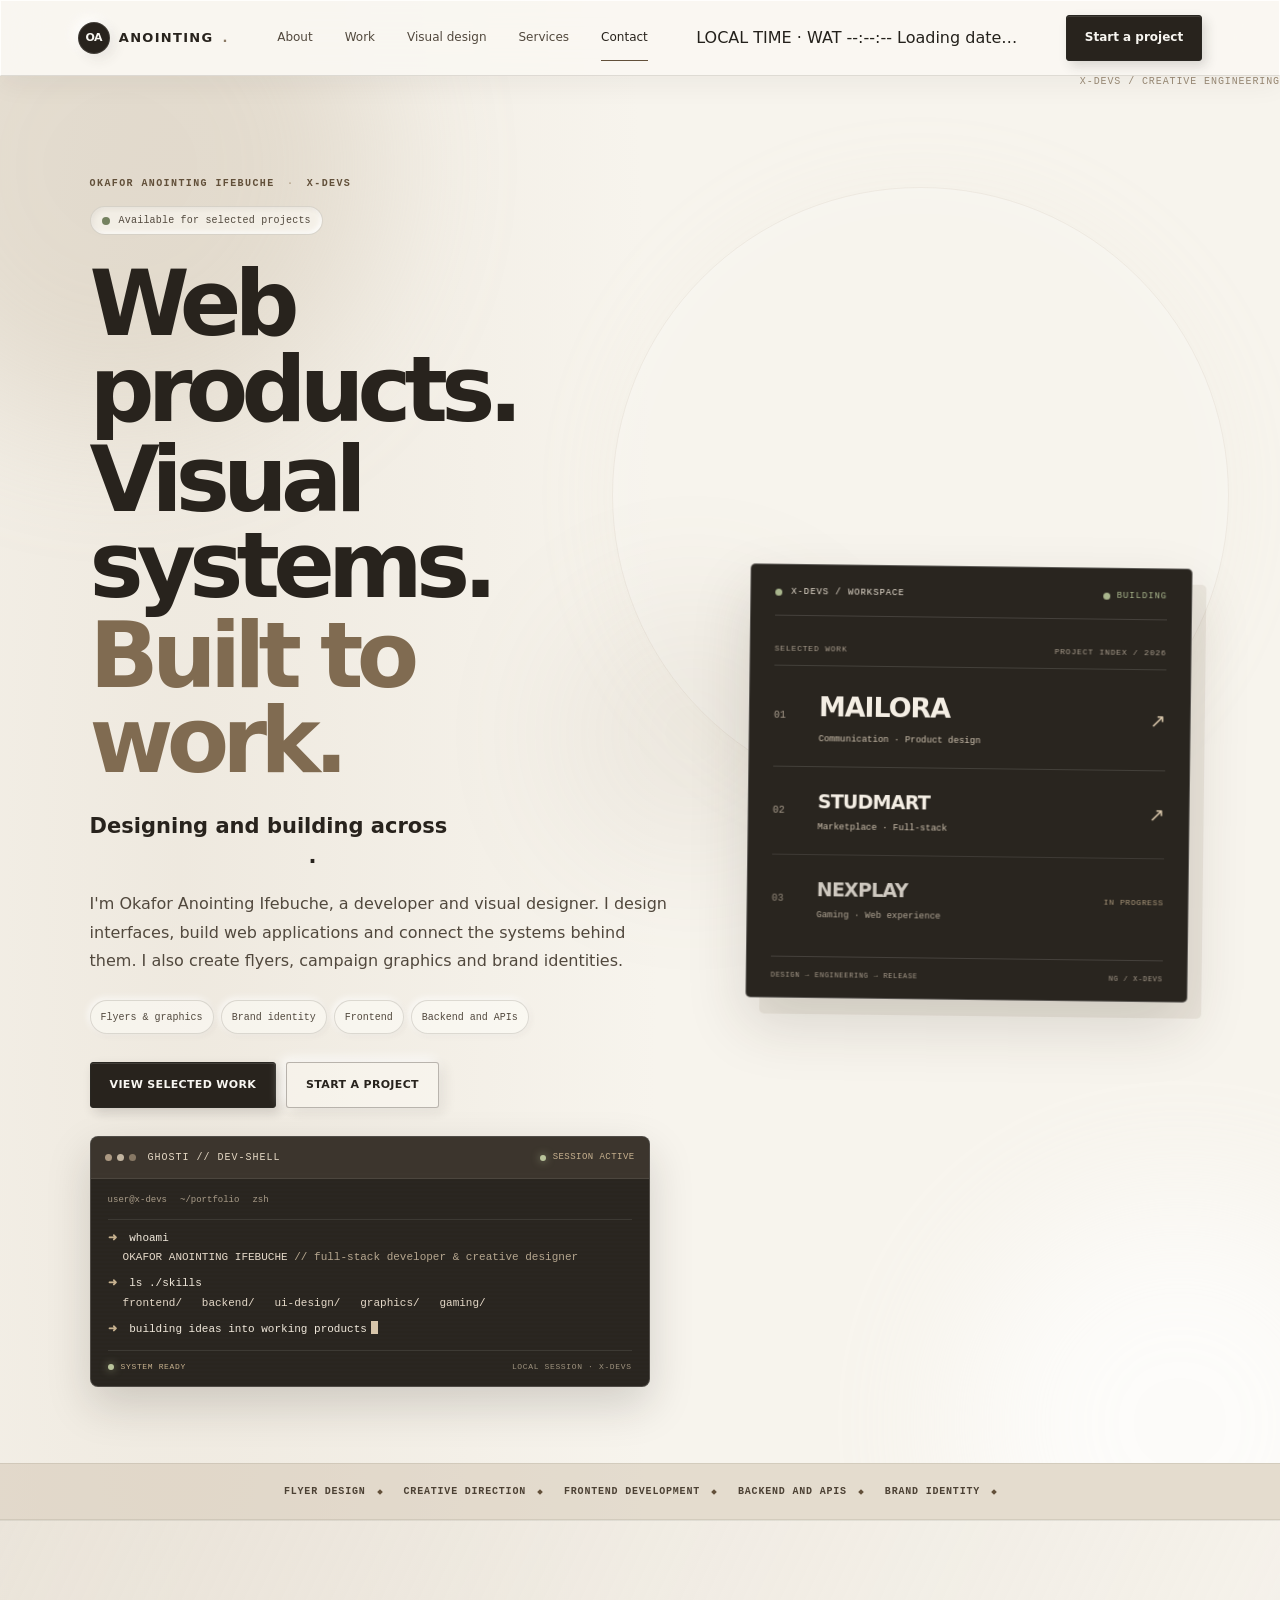
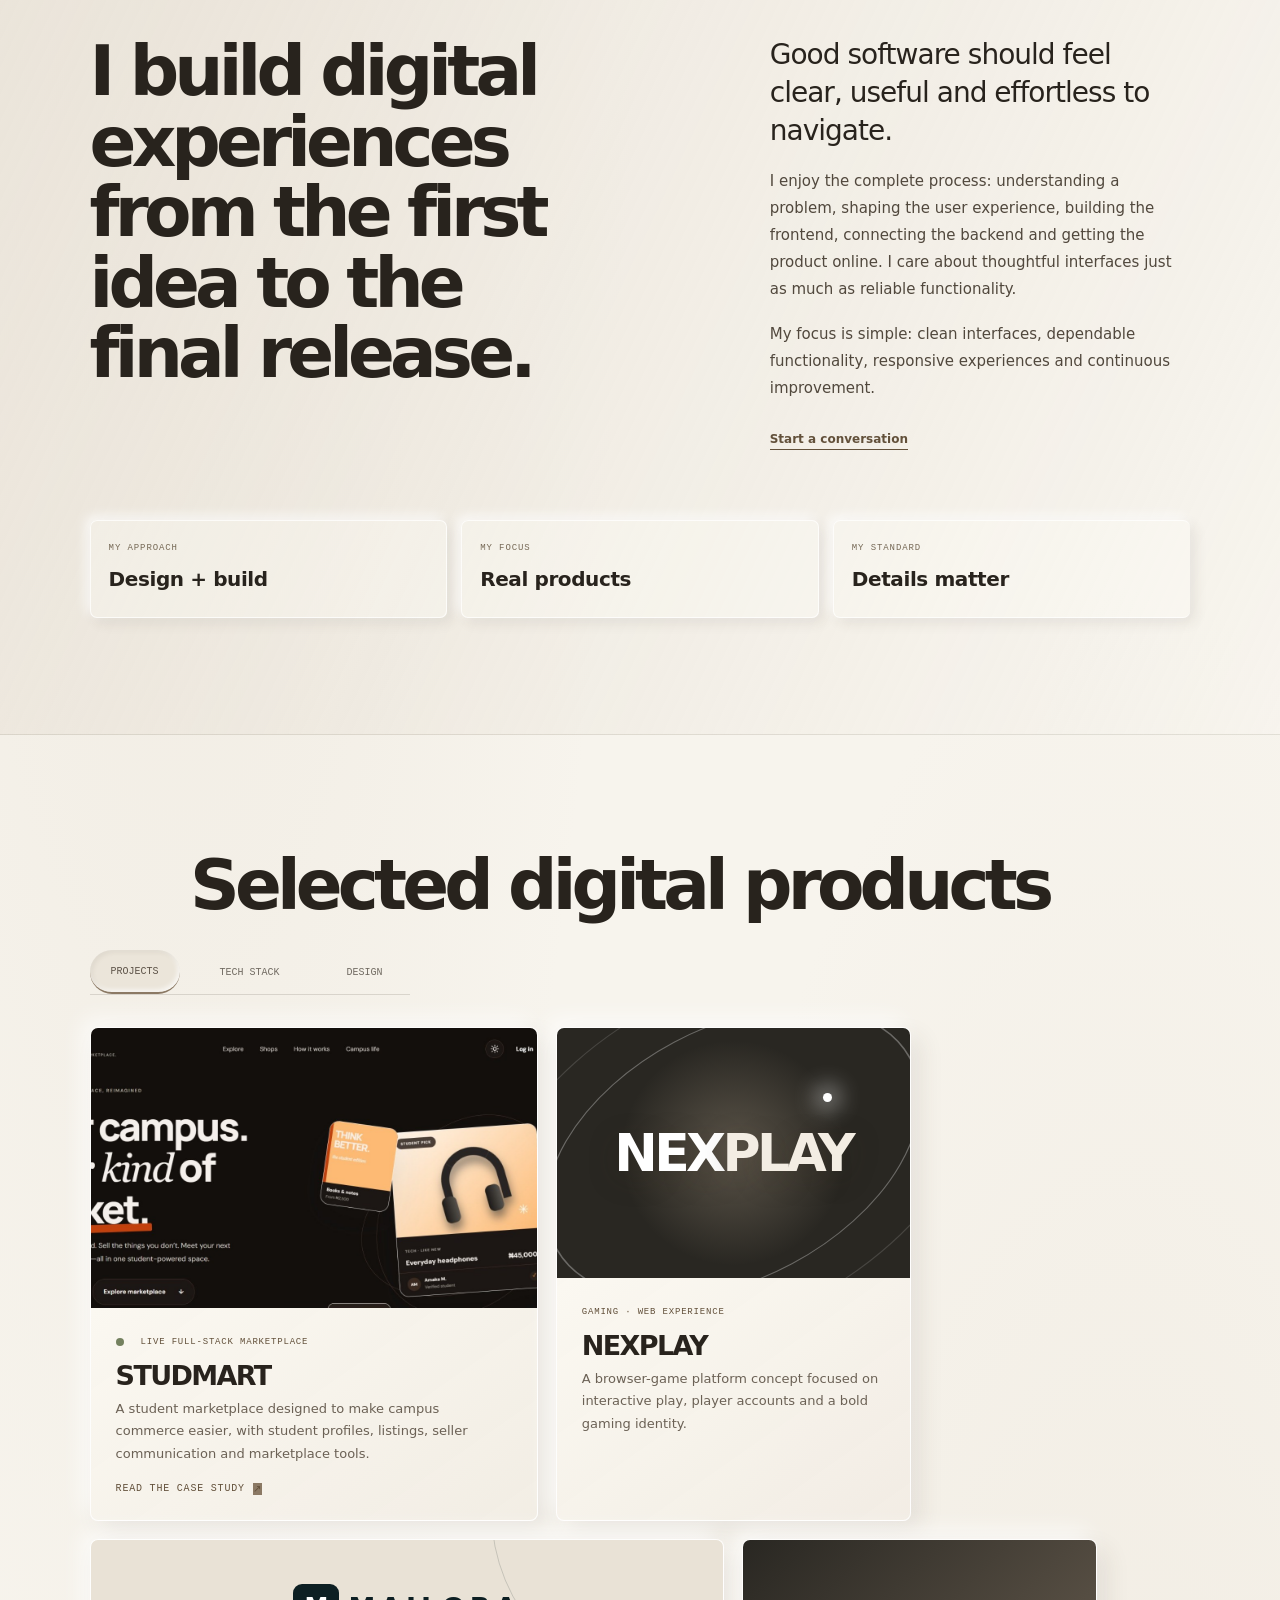
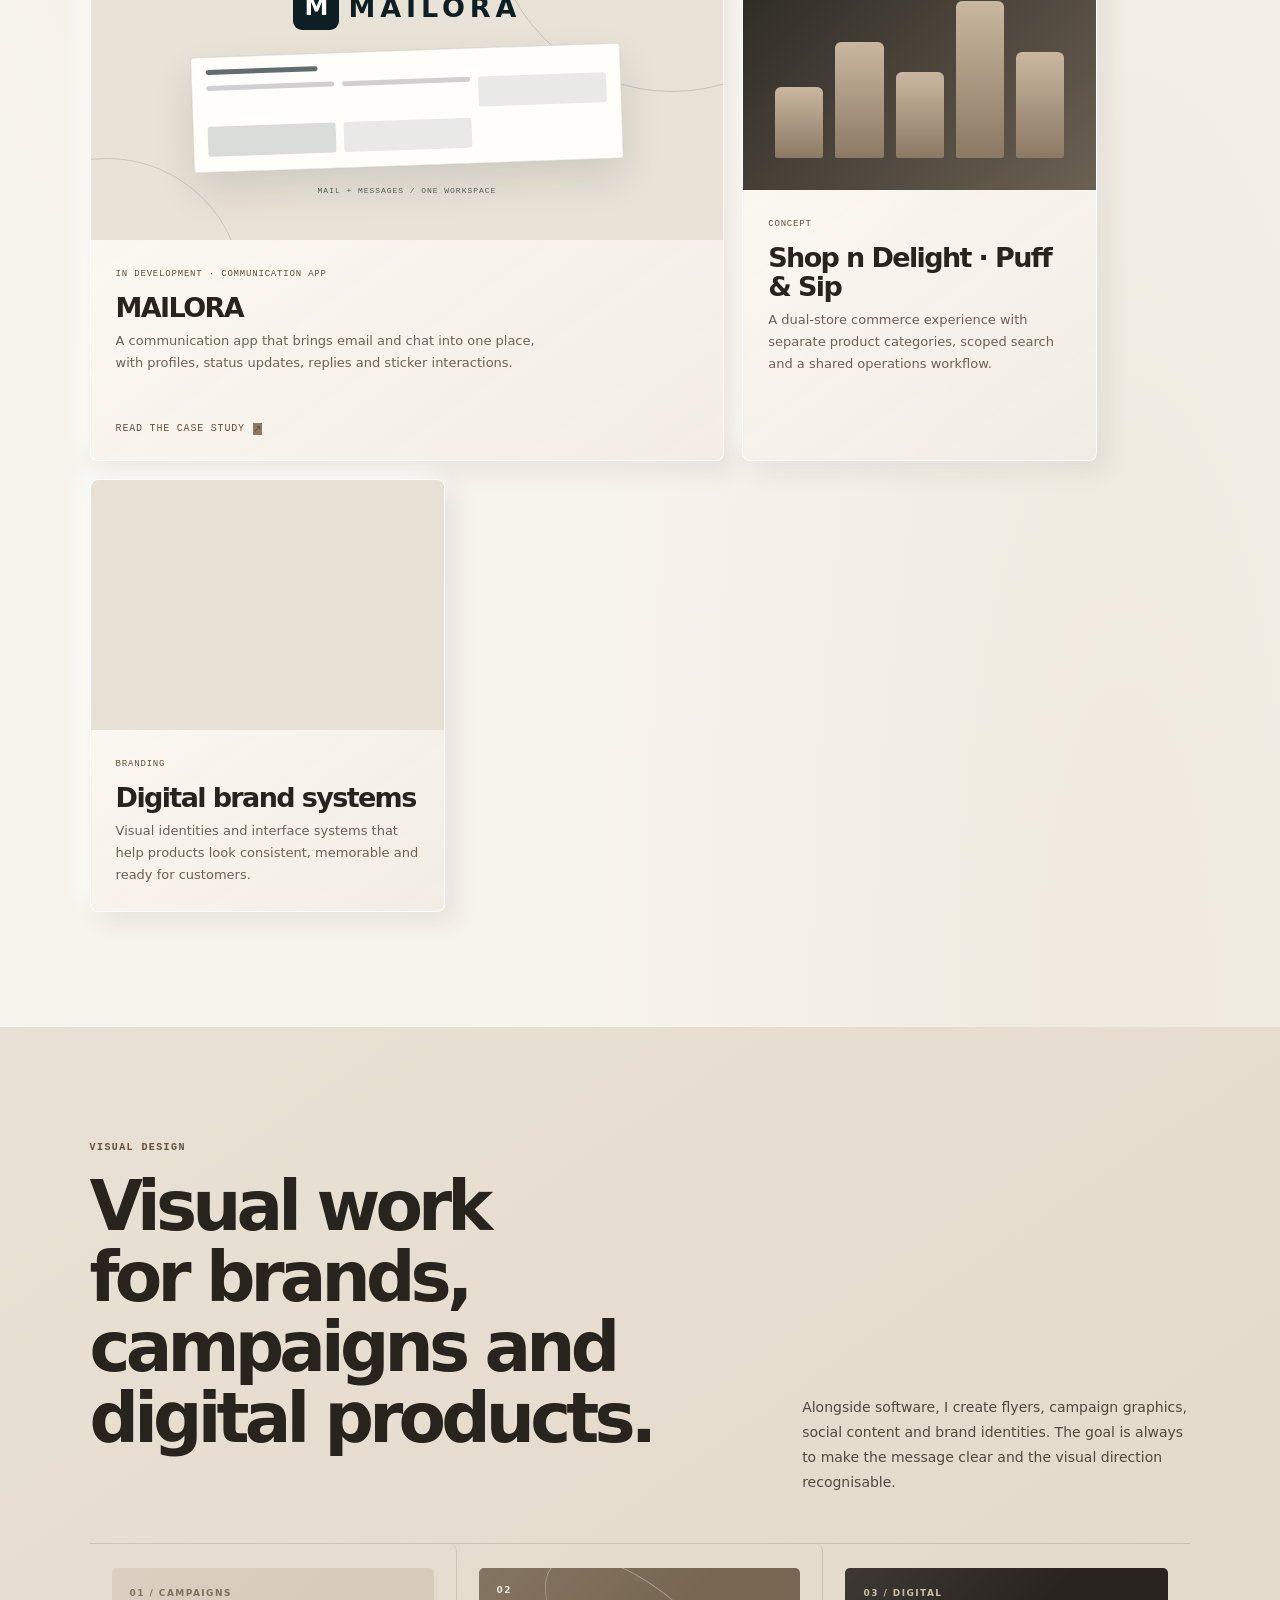
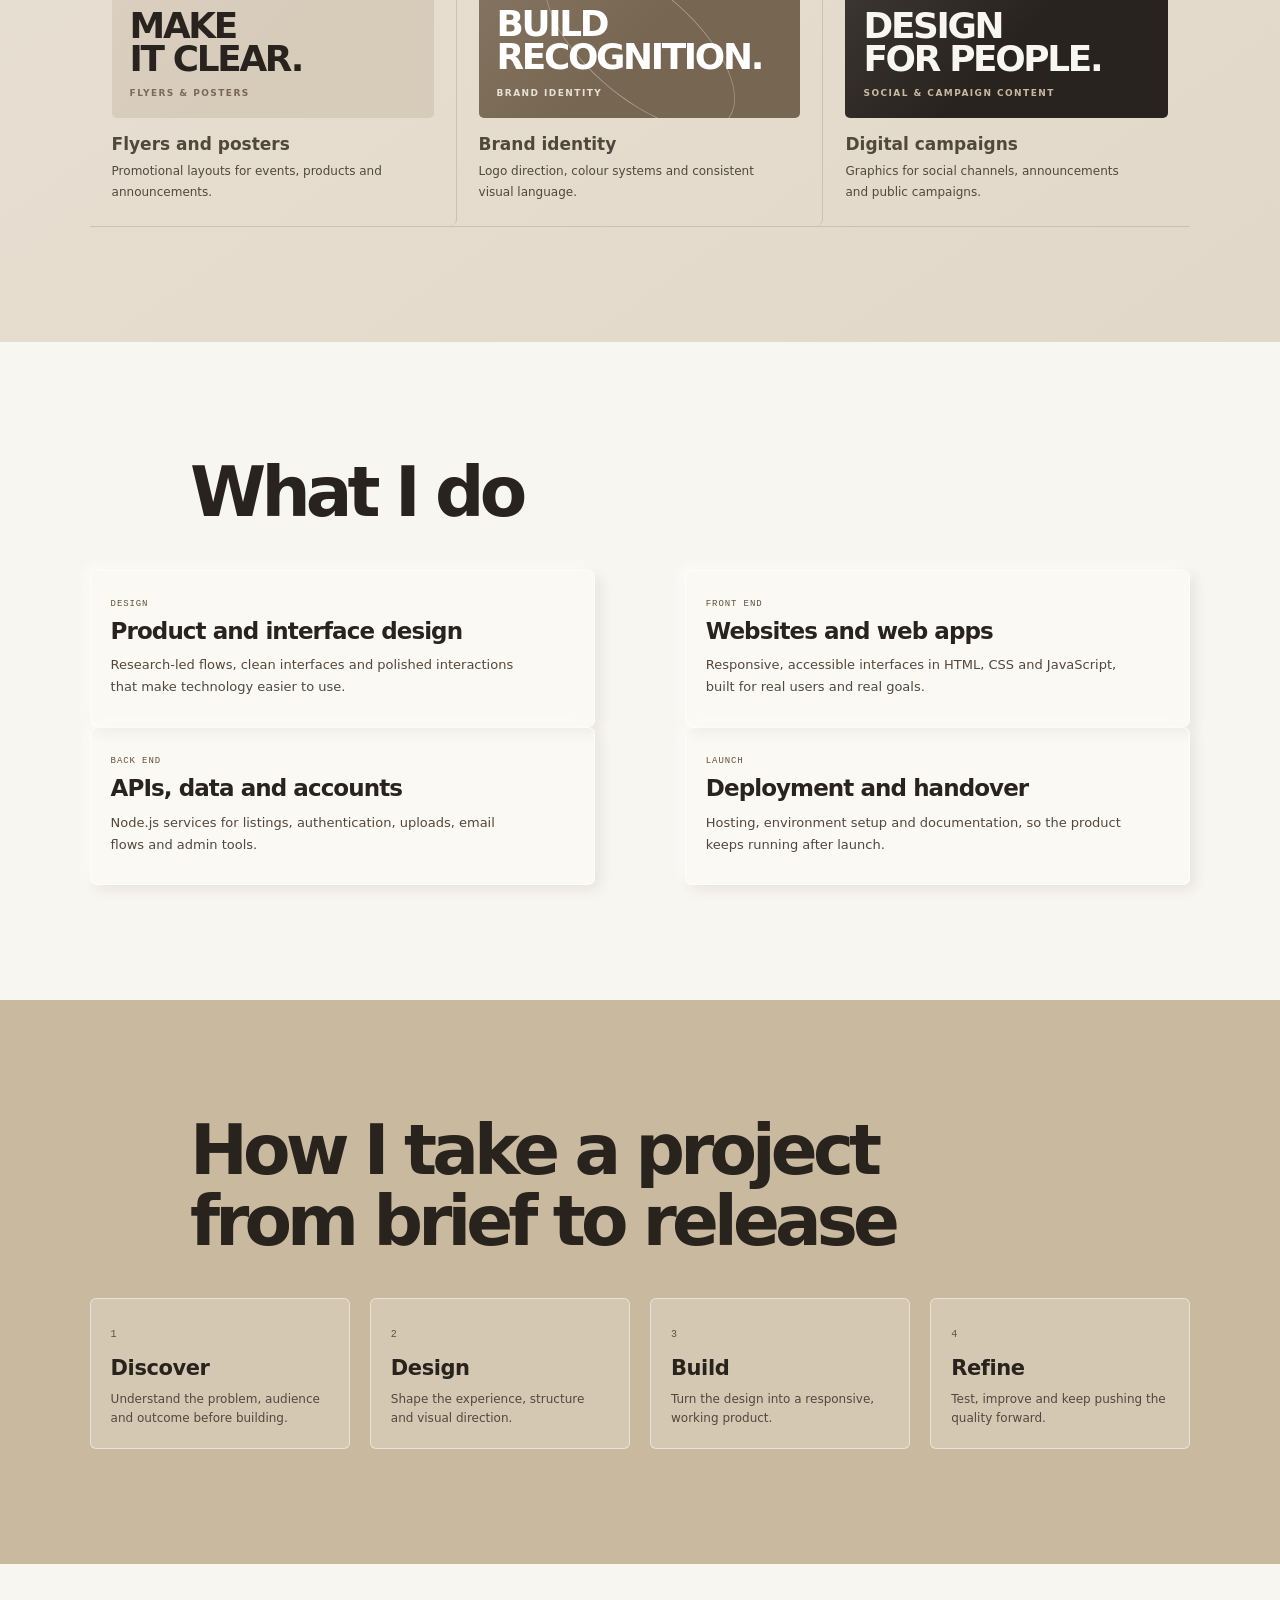
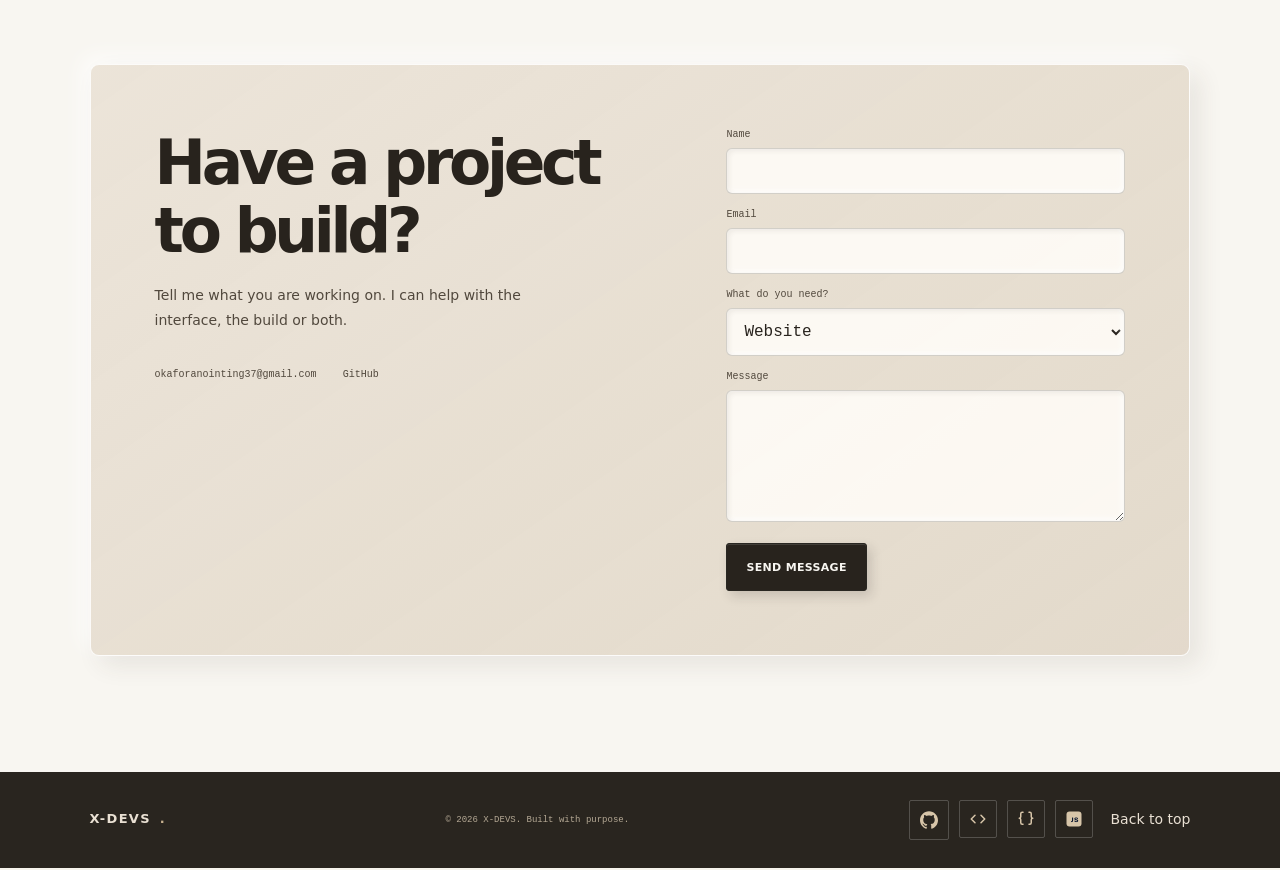
==== commit 2deaa6fa: "Add live date and time clock to portfolio header" ====
--- a/index.html
+++ b/index.html
@@ -30,6 +30,11 @@
       <a href="#services">Services</a>
       <a href="#contact">Contact</a>
     </nav>
+    <div class="header-clock" id="header-clock" aria-label="Current date and time in Nigeria">
+      <span class="header-clock__meta"><i aria-hidden="true"></i> LOCAL TIME <span>·</span> WAT</span>
+      <time class="header-clock__time" id="header-clock-time" aria-live="off">--:--:--</time>
+      <time class="header-clock__date" id="header-clock-date">Loading date…</time>
+    </div>
     <a class="header-cta" href="#contact">Start a project</a>
   </header>
 
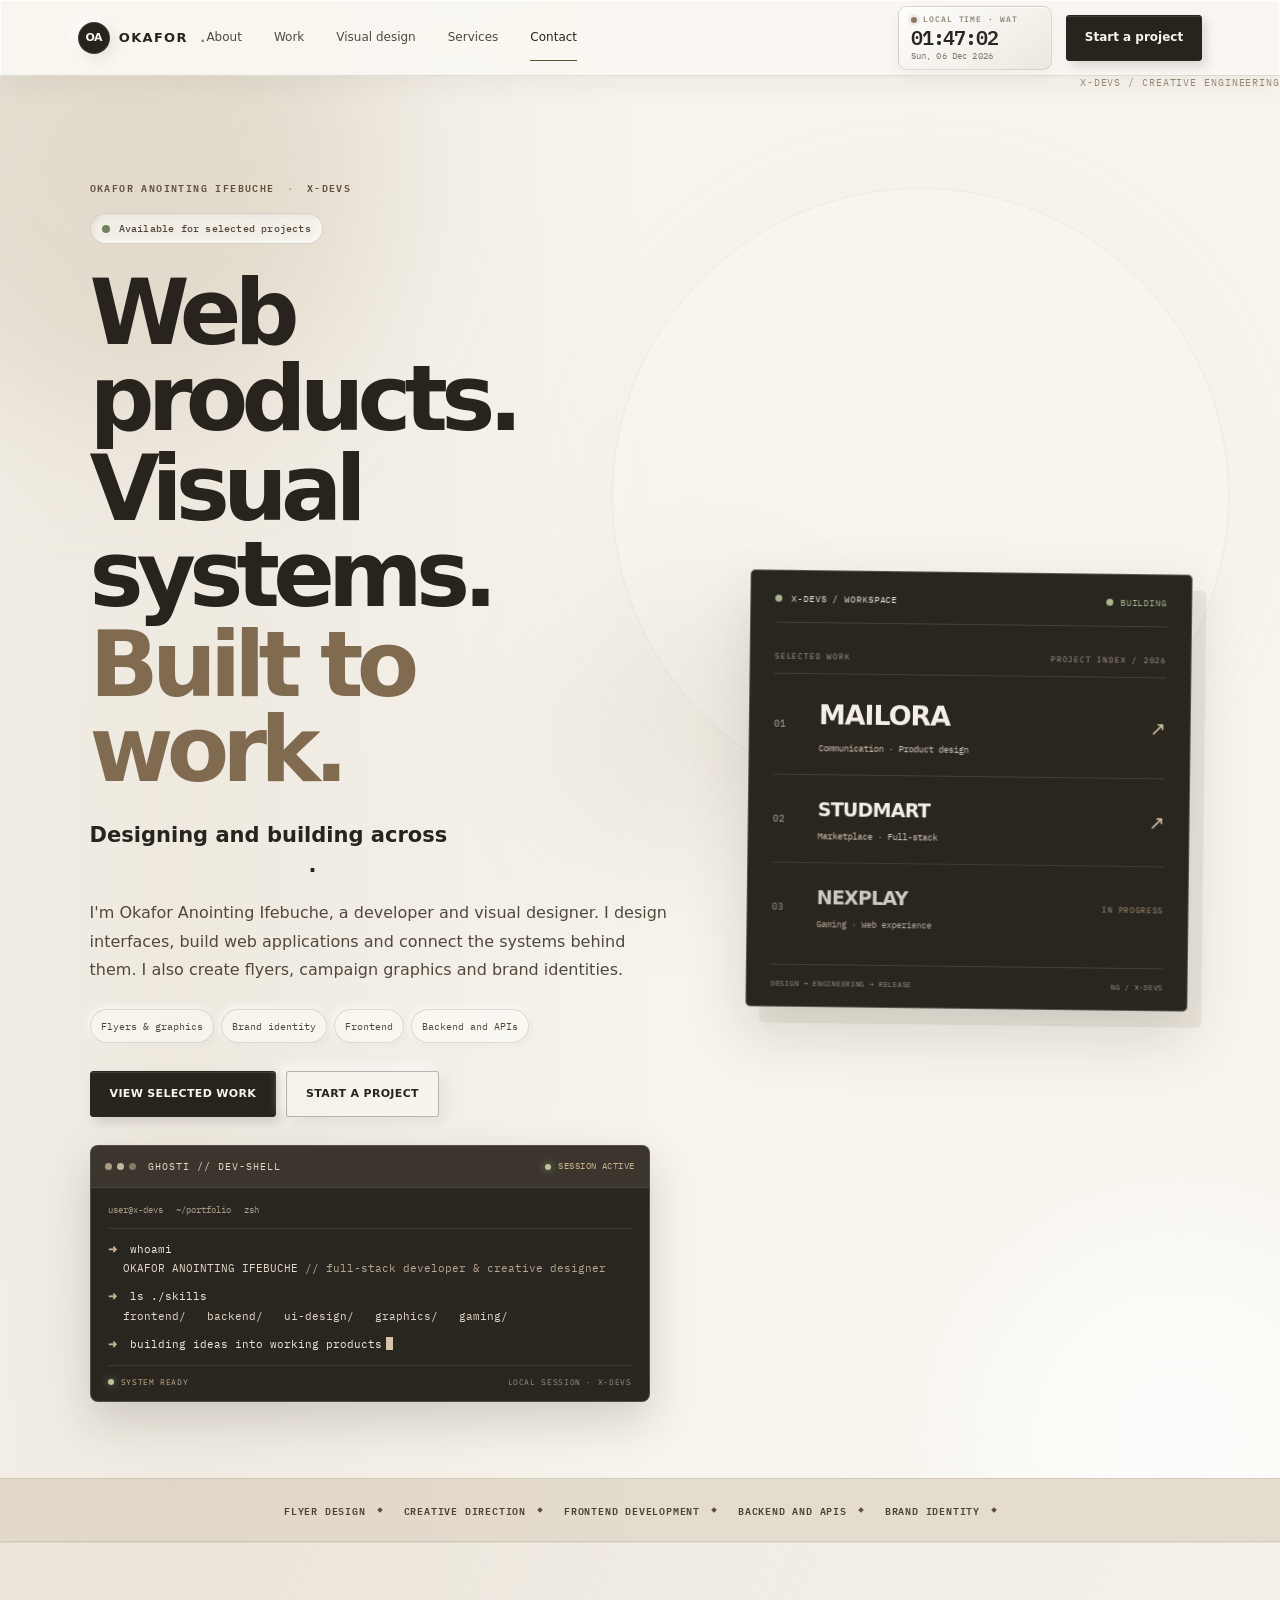
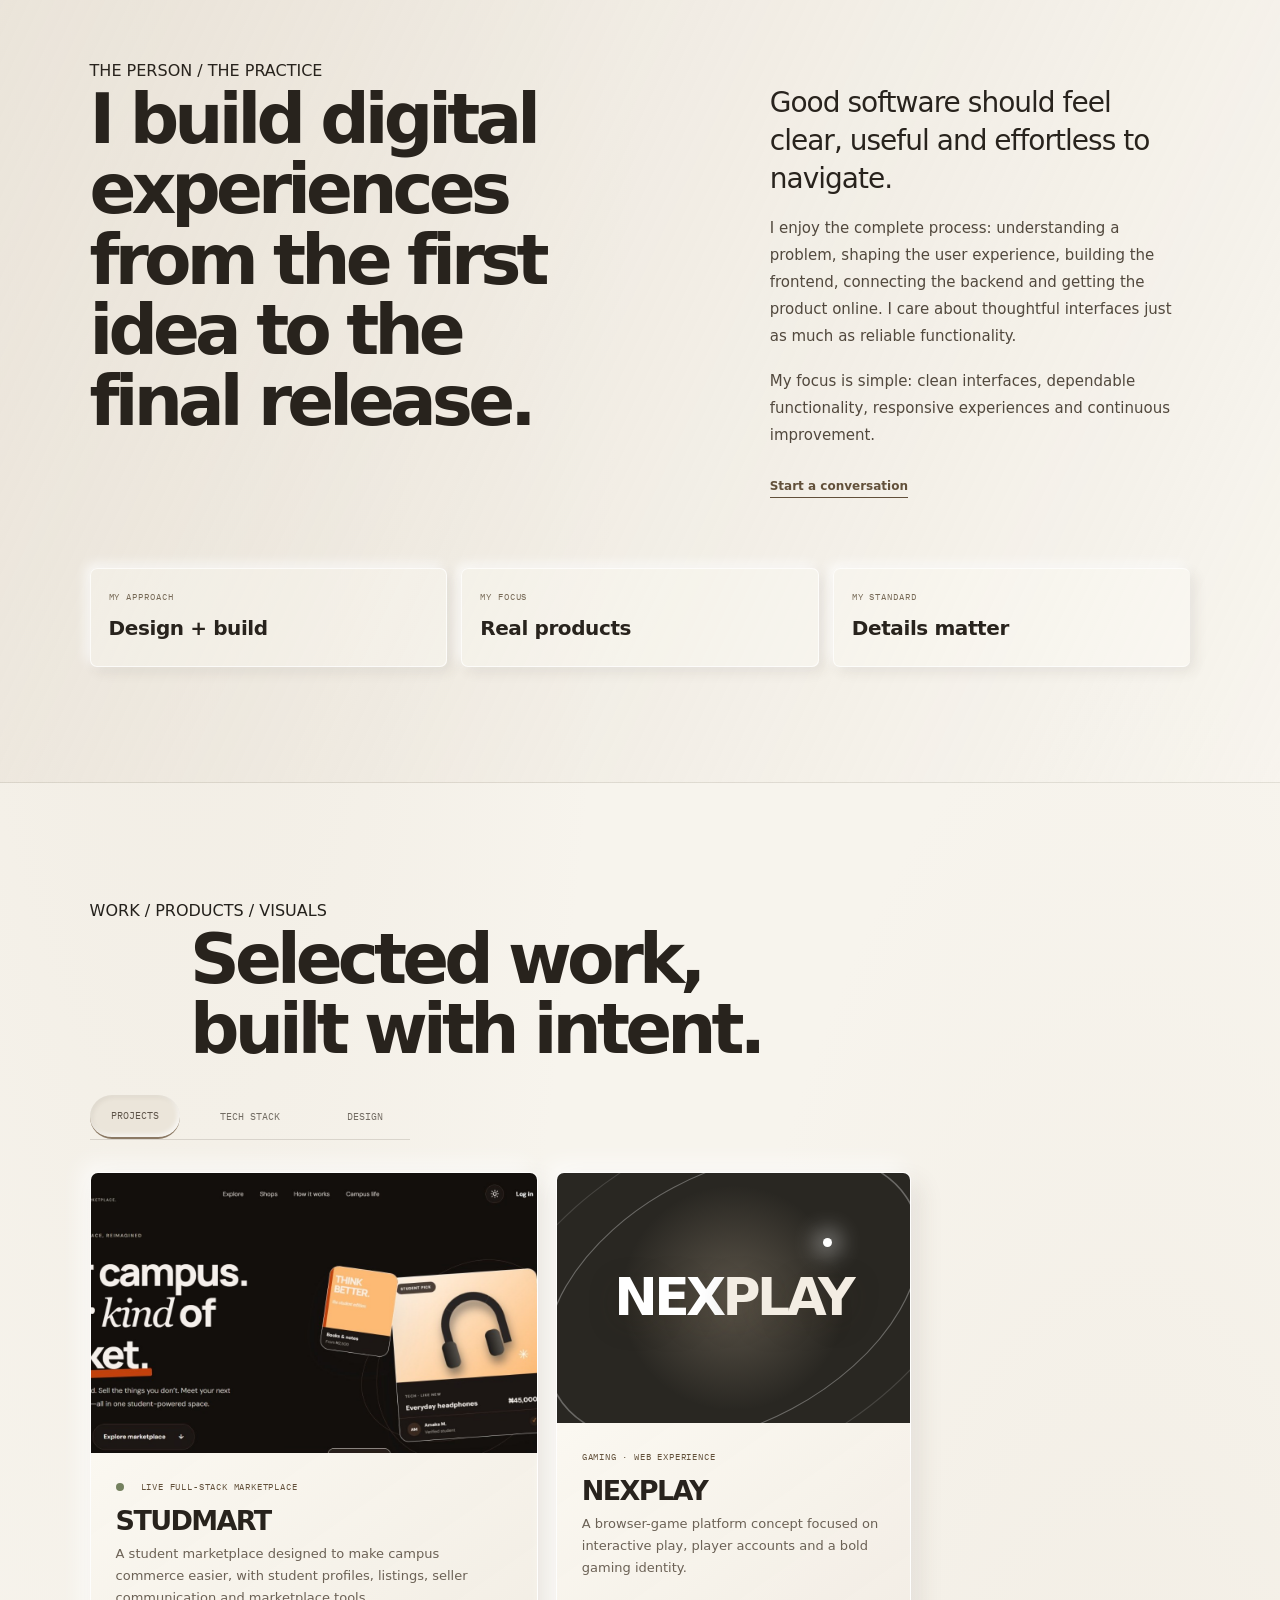
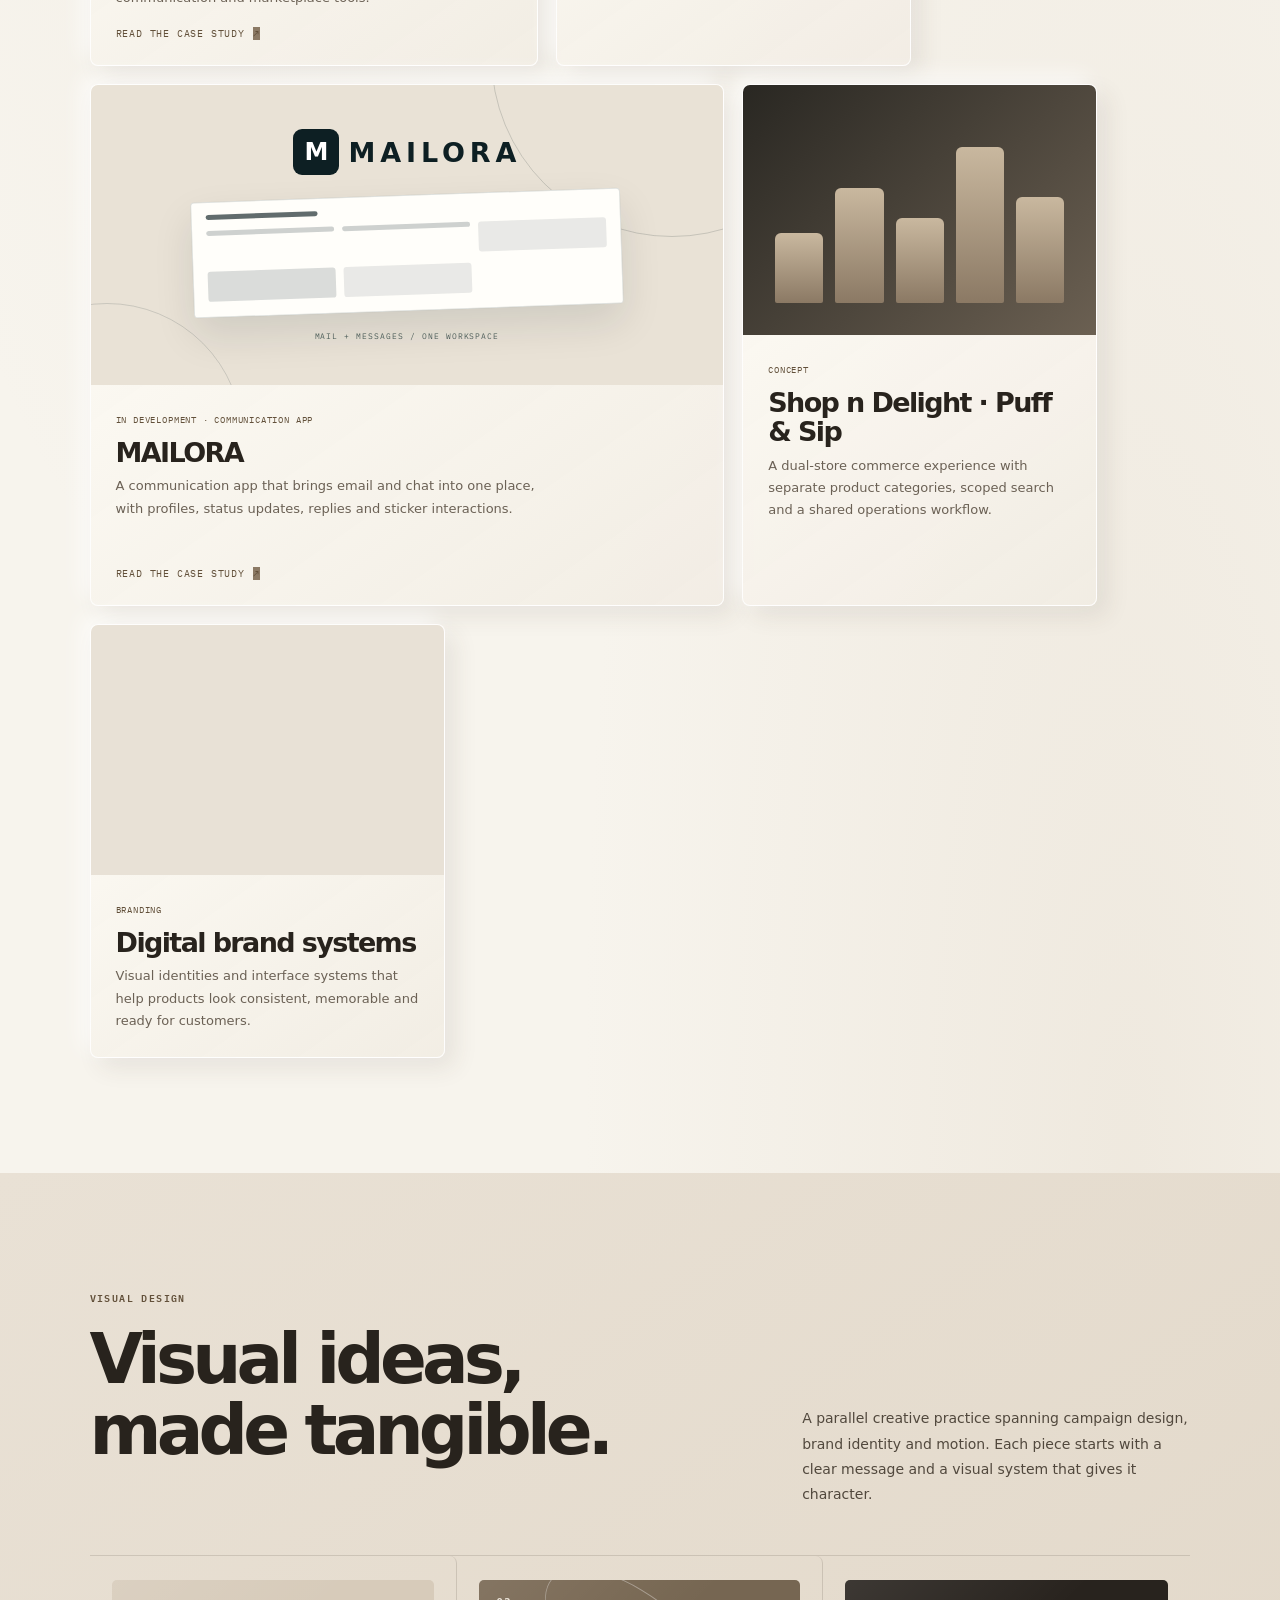
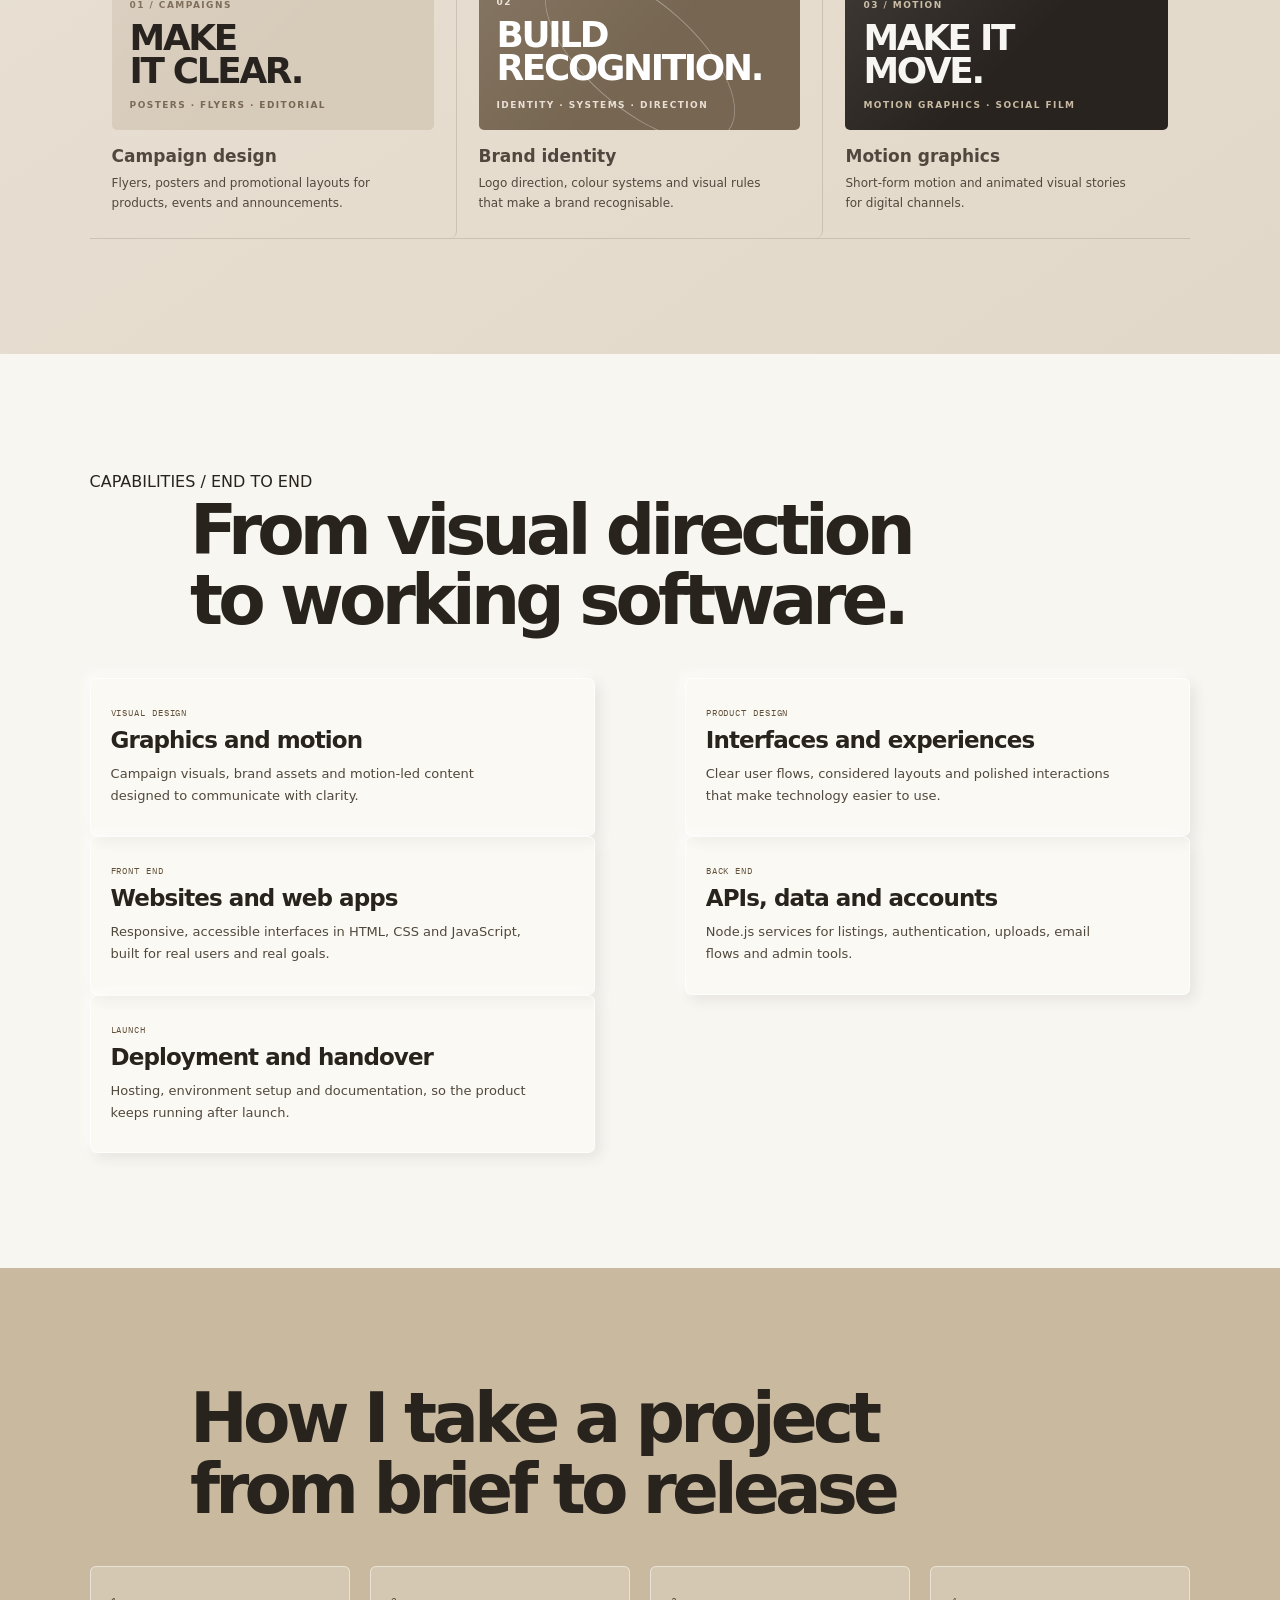
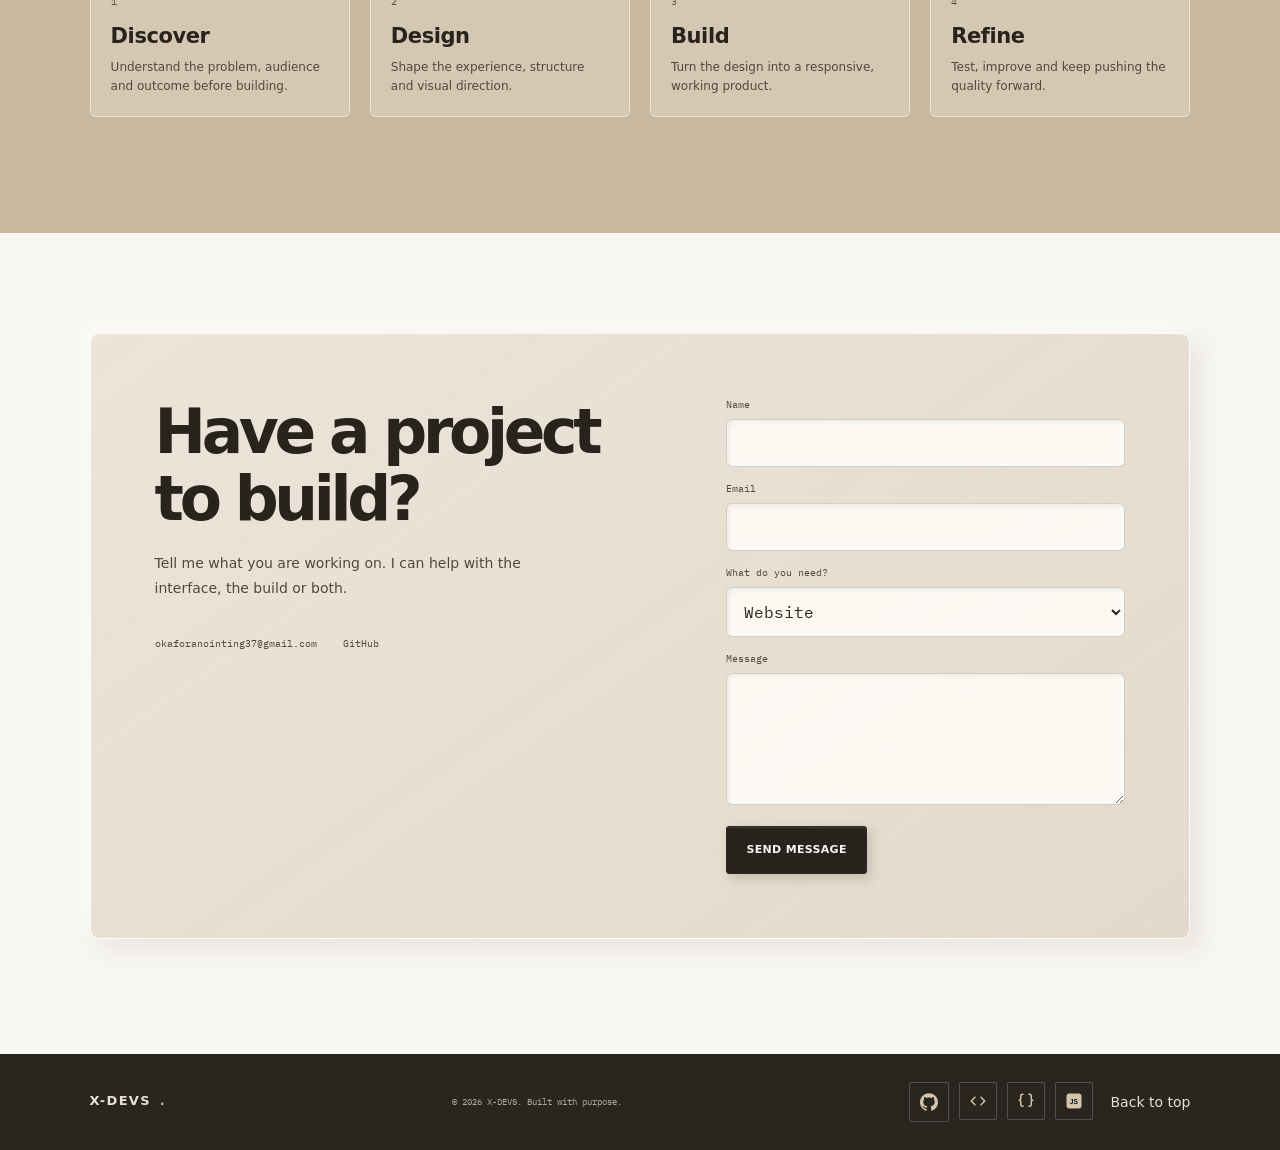
==== commit d11bc1d0: "Refine portfolio content, typography and visual design" ====
--- a/index.html
+++ b/index.html
@@ -10,7 +10,7 @@
   <title>Okafor Anointing Ifebuche — Full-Stack Developer & Digital Builder</title>
   <link rel="preconnect" href="https://fonts.googleapis.com">
   <link rel="preconnect" href="https://fonts.gstatic.com" crossorigin>
-  <link href="https://fonts.googleapis.com/css2?family=Bricolage+Grotesque:opsz,wght@12..96,500..800&family=Hanken+Grotesk:wght@400;500;600;700&display=swap" rel="stylesheet">
+  <link href="https://fonts.googleapis.com/css2?family=DM+Sans:wght@400;500;600;700&family=IBM+Plex+Mono:wght@400;500;600&family=Space+Grotesk:wght@400;500;600;700&display=swap" rel="stylesheet">
   <link rel="stylesheet" href="style.css">
   <link rel="stylesheet" href="portfolio-refresh.css">
   <link rel="stylesheet" href="portfolio-polish.css">
@@ -93,6 +93,7 @@
     </div>
 
     <section class="section harbor" id="about">
+      <p class="section-eyebrow">THE PERSON / THE PRACTICE</p>
       <div class="split">
         <h2 class="section-title" data-reveal>I build digital experiences from the first idea to the final release.</h2>
         <div class="prose" data-reveal>
@@ -106,7 +107,7 @@
     </section>
 
     <section class="section showcase" id="showcase">
-      <h2 class="section-title" data-reveal>Selected digital products</h2>
+      <p class="section-eyebrow">WORK / PRODUCTS / VISUALS</p><h2 class="section-title" data-reveal>Selected work, built with intent.</h2>
 
       <div class="tabs" role="tablist" aria-label="Showcase">
         <button class="tab is-active" role="tab" id="t-projects" aria-selected="true" aria-controls="p-projects">Projects</button>
@@ -163,18 +164,20 @@
           <li class="chip"><span class="chip-mark">GT</span>Git and GitHub</li>
           <li class="chip"><span class="chip-mark">VC</span>Vercel</li>
           <li class="chip"><span class="chip-mark">RN</span>Render</li>
-          <li class="chip"><span class="chip-mark">NE</span>Neon</li>\n          <li class="chip"><span class="chip-mark">CL</span>Cloudinary</li>\n          <li class="chip"><span class="chip-mark">PS</span>Paystack</li>
+          <li class="chip"><span class="chip-mark">NE</span>Neon</li>
+          <li class="chip"><span class="chip-mark">CL</span>Cloudinary</li>
+          <li class="chip"><span class="chip-mark">PS</span>Paystack</li>
         </ul>
       </div>
 
       <div class="panel" role="tabpanel" id="p-design" aria-labelledby="t-design" hidden>
         <div class="design-grid">
           <div class="palette" aria-label="Brand palette">
-            <div class="swatch" style="--c:#06142E"><span>Midnight</span><small>#06142E</small></div>
-            <div class="swatch" style="--c:#0C2250"><span>Harbor</span><small>#0C2250</small></div>
-            <div class="swatch" style="--c:#2A5BD7"><span>Cobalt</span><small>#2A5BD7</small></div>
-            <div class="swatch" style="--c:#9CC3FF"><span>Glacier</span><small>#9CC3FF</small></div>
-            <div class="swatch" style="--c:#EEF3FB"><span>Mist</span><small>#EEF3FB</small></div>
+            <div class="swatch" style="--c:#24211C"><span>Ink</span><small>#24211C</small></div>
+            <div class="swatch" style="--c:#806B51"><span>Bronze</span><small>#806B51</small></div>
+            <div class="swatch" style="--c:#E6DDCF"><span>Sand</span><small>#E6DDCF</small></div>
+            <div class="swatch" style="--c:#F7F4ED"><span>Paper</span><small>#F7F4ED</small></div>
+            <div class="swatch" style="--c:#FFFDF8"><span>Milk</span><small>#FFFDF8</small></div>
           </div>
           <div class="design-notes">
             <h3>Design that ships</h3>
@@ -195,33 +198,38 @@
       <div class="creative-heading">
         <div>
           <p class="eyebrow">VISUAL DESIGN</p>
-          <h2 class="section-title">Visual work for brands, campaigns and digital products.</h2>
-        </div>
-        <p class="creative-intro">Alongside software, I create flyers, campaign graphics, social content and brand identities. The goal is always to make the message clear and the visual direction recognisable.</p>
+          <h2 class="section-title">Visual ideas, made tangible.</h2>
+        </div>
+        <p class="creative-intro">A parallel creative practice spanning campaign design, brand identity and motion. Each piece starts with a clear message and a visual system that gives it character.</p>
       </div>
       <div class="creative-grid">
         <article class="creative-piece">
-          <div class="artwork artwork-flyer"><span class="art-kicker">01 / CAMPAIGNS</span><strong>MAKE<br>IT CLEAR.</strong><small>FLYERS & POSTERS</small></div>
-          <div class="creative-caption"><h3>Flyers and posters</h3><p>Promotional layouts for events, products and announcements.</p></div>
+          <div class="artwork artwork-flyer"><span class="art-kicker">01 / CAMPAIGNS</span><strong>MAKE<br>IT CLEAR.</strong><small>POSTERS · FLYERS · EDITORIAL</small></div>
+          <div class="creative-caption"><h3>Campaign design</h3><p>Flyers, posters and promotional layouts for products, events and announcements.</p></div>
         </article>
         <article class="creative-piece">
-          <div class="artwork artwork-brand"><span class="brand-orbit">02</span><strong>BUILD<br>RECOGNITION.</strong><small>BRAND IDENTITY</small></div>
-          <div class="creative-caption"><h3>Brand identity</h3><p>Logo direction, colour systems and consistent visual language.</p></div>
+          <div class="artwork artwork-brand"><span class="brand-orbit">02</span><strong>BUILD<br>RECOGNITION.</strong><small>IDENTITY · SYSTEMS · DIRECTION</small></div>
+          <div class="creative-caption"><h3>Brand identity</h3><p>Logo direction, colour systems and visual rules that make a brand recognisable.</p></div>
         </article>
         <article class="creative-piece">
-          <div class="artwork artwork-campaign"><span>03 / DIGITAL</span><strong>DESIGN<br>FOR PEOPLE.</strong><small>SOCIAL & CAMPAIGN CONTENT</small></div>
-          <div class="creative-caption"><h3>Digital campaigns</h3><p>Graphics for social channels, announcements and public campaigns.</p></div>
+          <div class="artwork artwork-campaign"><span>03 / MOTION</span><strong>MAKE IT<br>MOVE.</strong><small>MOTION GRAPHICS · SOCIAL FILM</small></div>
+          <div class="creative-caption"><h3>Motion graphics</h3><p>Short-form motion and animated visual stories for digital channels.</p></div>
         </article>
       </div>
     </section>
 
     <section class="section services light" id="services">
-      <h2 class="section-title" data-reveal>What I do</h2>
+      <p class="section-eyebrow">CAPABILITIES / END TO END</p><h2 class="section-title" data-reveal>From visual direction to working software.</h2>
       <div class="services-grid" data-reveal>
         <article class="service">
-          <p class="kicker">Design</p>
-          <h3>Product and interface design</h3>
-          <p>Research-led flows, clean interfaces and polished interactions that make technology easier to use.</p>
+          <p class="kicker">Visual design</p>
+          <h3>Graphics and motion</h3>
+          <p>Campaign visuals, brand assets and motion-led content designed to communicate with clarity.</p>
+        </article>
+        <article class="service">
+          <p class="kicker">Product design</p>
+          <h3>Interfaces and experiences</h3>
+          <p>Clear user flows, considered layouts and polished interactions that make technology easier to use.</p>
         </article>
         <article class="service">
           <p class="kicker">Front end</p>
--- a/style.css
+++ b/style.css
@@ -1035,3 +1035,49 @@
 .mailora-window b{height:23px;border-radius:6px;background:#0D1F23;opacity:.09}
 .mailora-window b:nth-of-type(2){opacity:.15}
 
+
+
+/* Header live clock — compact sandstorm instrument panel */
+.header-clock{
+  min-width:154px;
+  display:grid;
+  grid-template-columns:1fr;
+  gap:1px;
+  padding:8px 12px 7px;
+  margin-left:auto;
+  margin-right:14px;
+  border:1px solid rgba(95,82,66,.2);
+  border-radius:9px;
+  background:linear-gradient(145deg,rgba(255,255,255,.82),rgba(232,225,214,.72));
+  box-shadow:inset 0 1px rgba(255,255,255,.9),0 5px 16px rgba(54,47,38,.045);
+  font-family:'IBM Plex Mono',monospace;
+  line-height:1.2;
+  font-variant-numeric:tabular-nums;
+}
+.header-clock__meta{
+  display:flex;align-items:center;gap:6px;
+  color:#928574;font-size:8px;font-weight:600;letter-spacing:.12em;
+}
+.header-clock__meta i{
+  width:6px;height:6px;border-radius:50%;background:#8b7964;
+  box-shadow:0 0 0 3px rgba(139,121,100,.12);
+}
+.header-clock__time{
+  display:block;color:#292722;font-size:20px;font-weight:600;
+  letter-spacing:-.055em;line-height:1.25;
+}
+.header-clock__date{
+  display:block;color:#817667;font-size:9px;letter-spacing:.015em;
+}
+@media(max-width:860px){
+  .header-clock{order:2;margin:0 8px 0 auto;min-width:130px;padding:7px 9px}
+  .menu-toggle{order:3;flex-shrink:0}
+  .header-clock__time{font-size:17px}
+  .header-clock__meta{font-size:7px}
+  .header-clock__date{font-size:8px}
+}
+@media(max-width:380px){
+  .header-clock{min-width:116px;margin-right:5px;padding:6px 7px}
+  .header-clock__time{font-size:15px}
+  .header-clock__date{font-size:7px}
+}
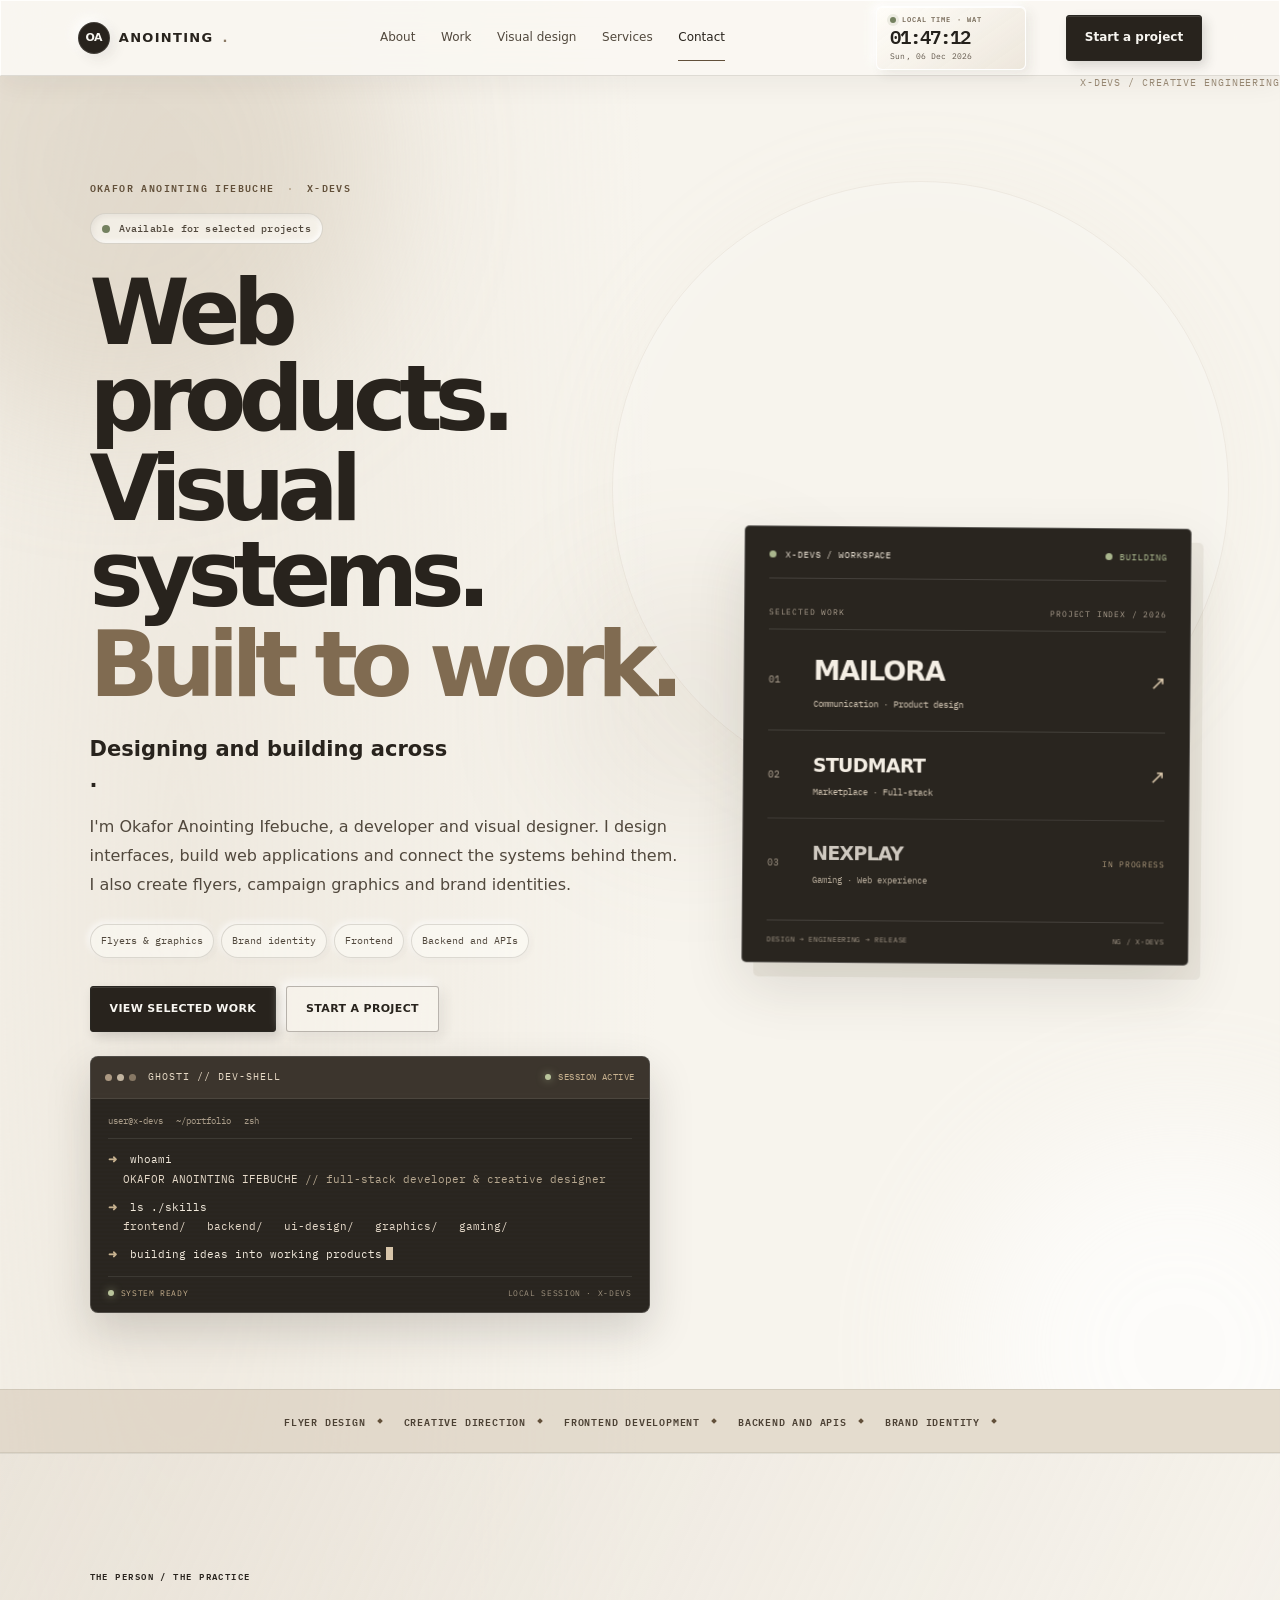
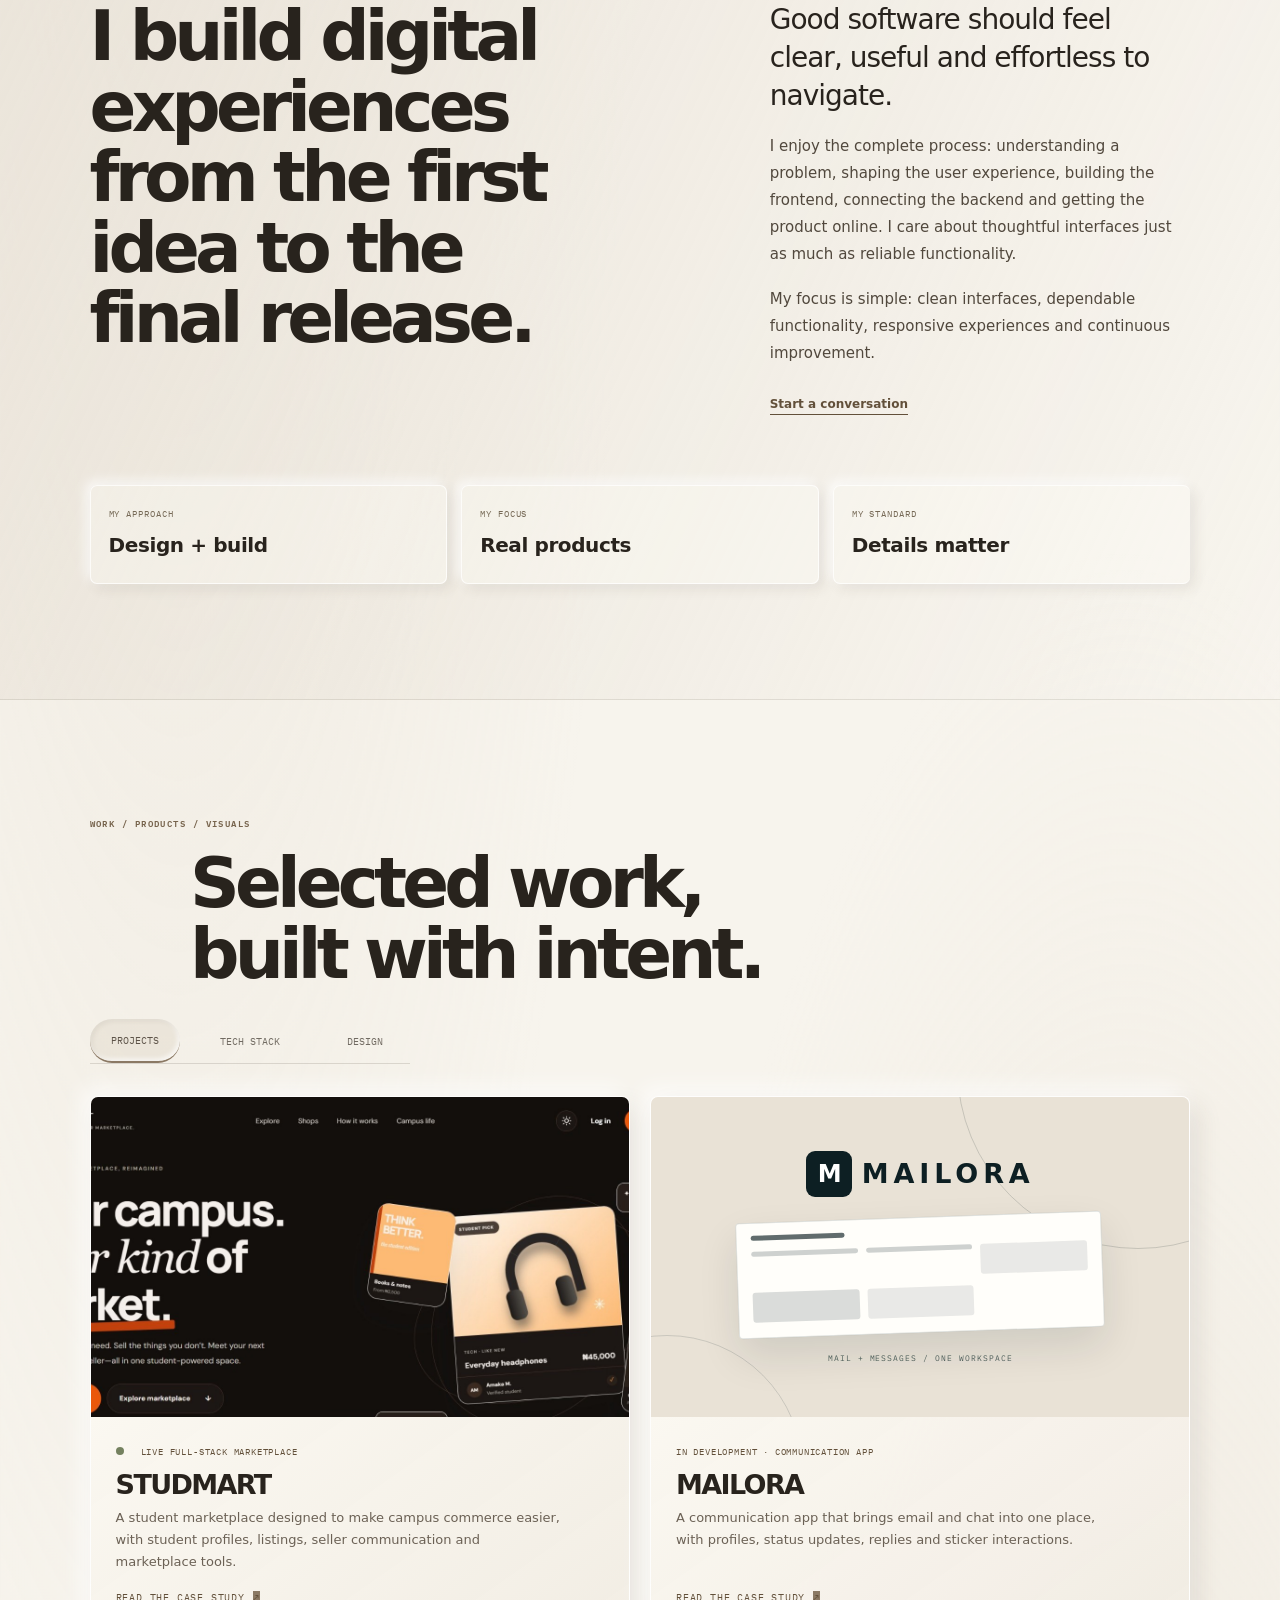
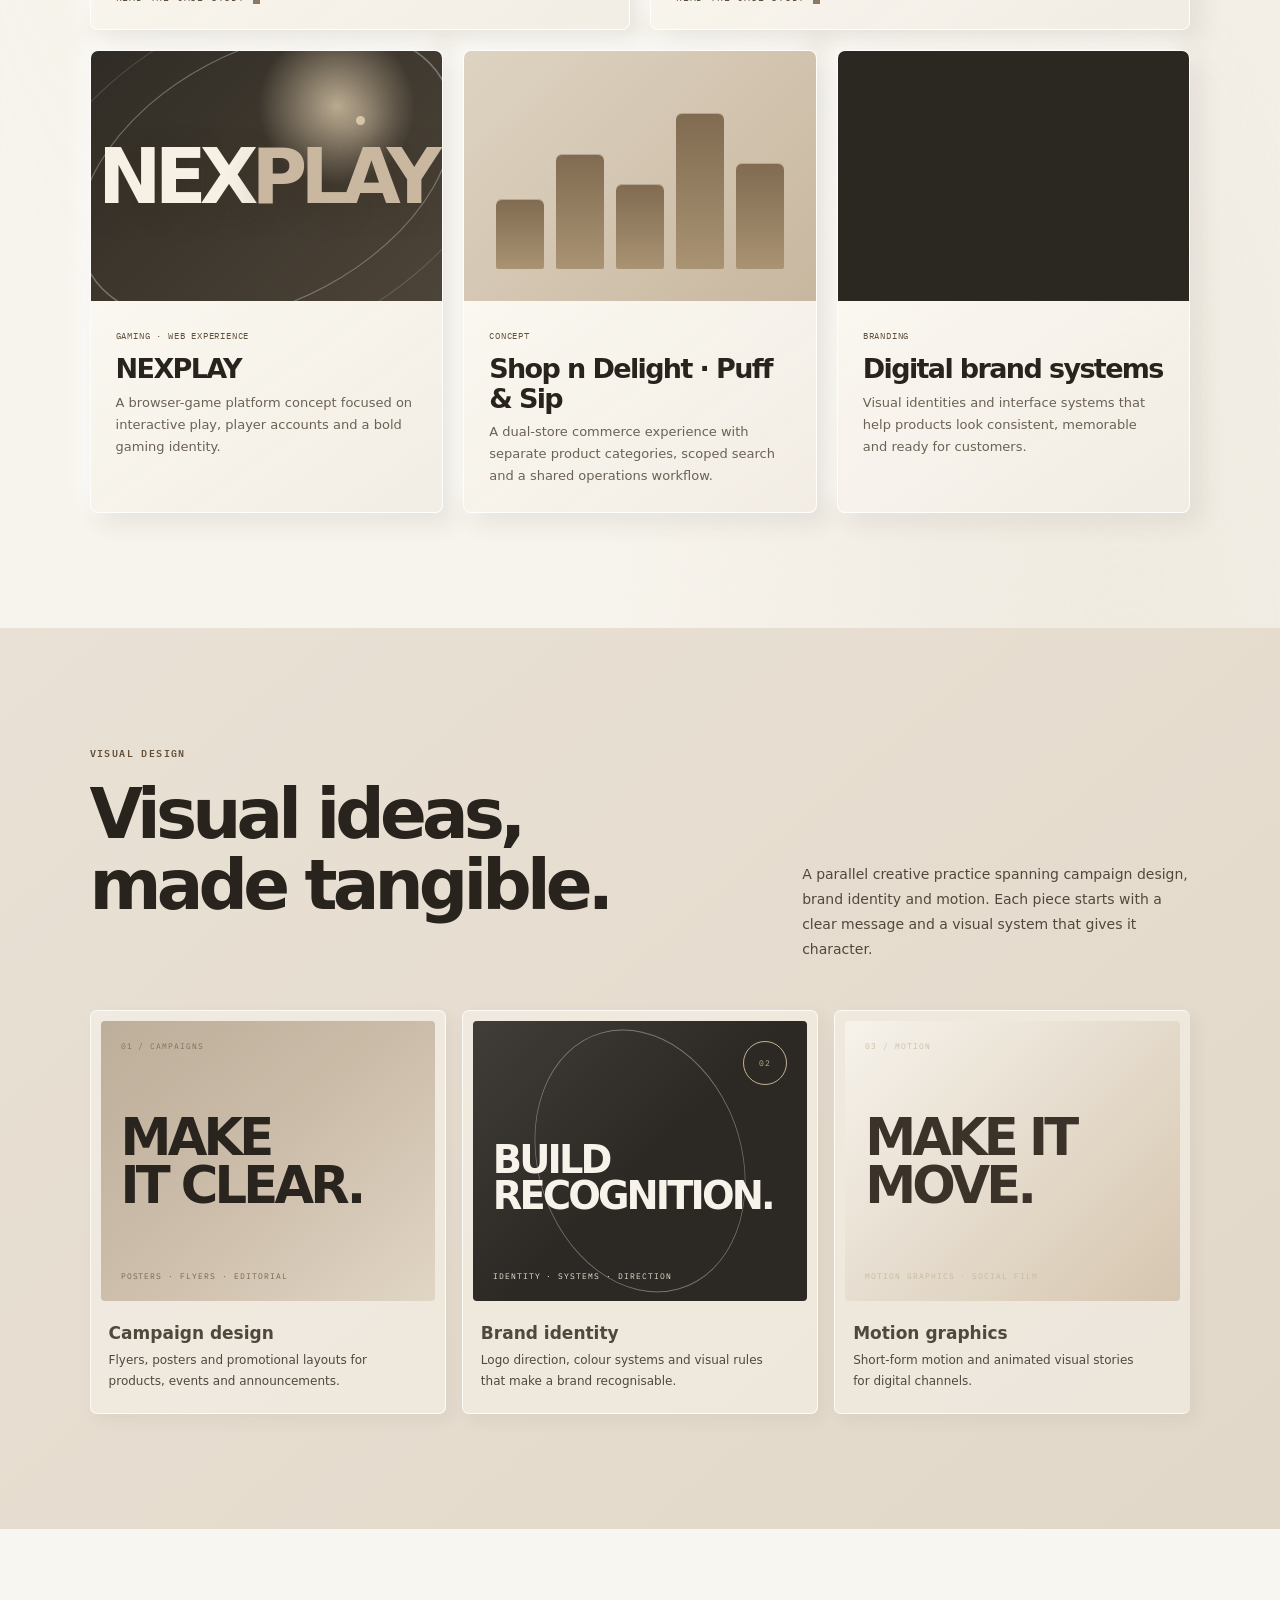
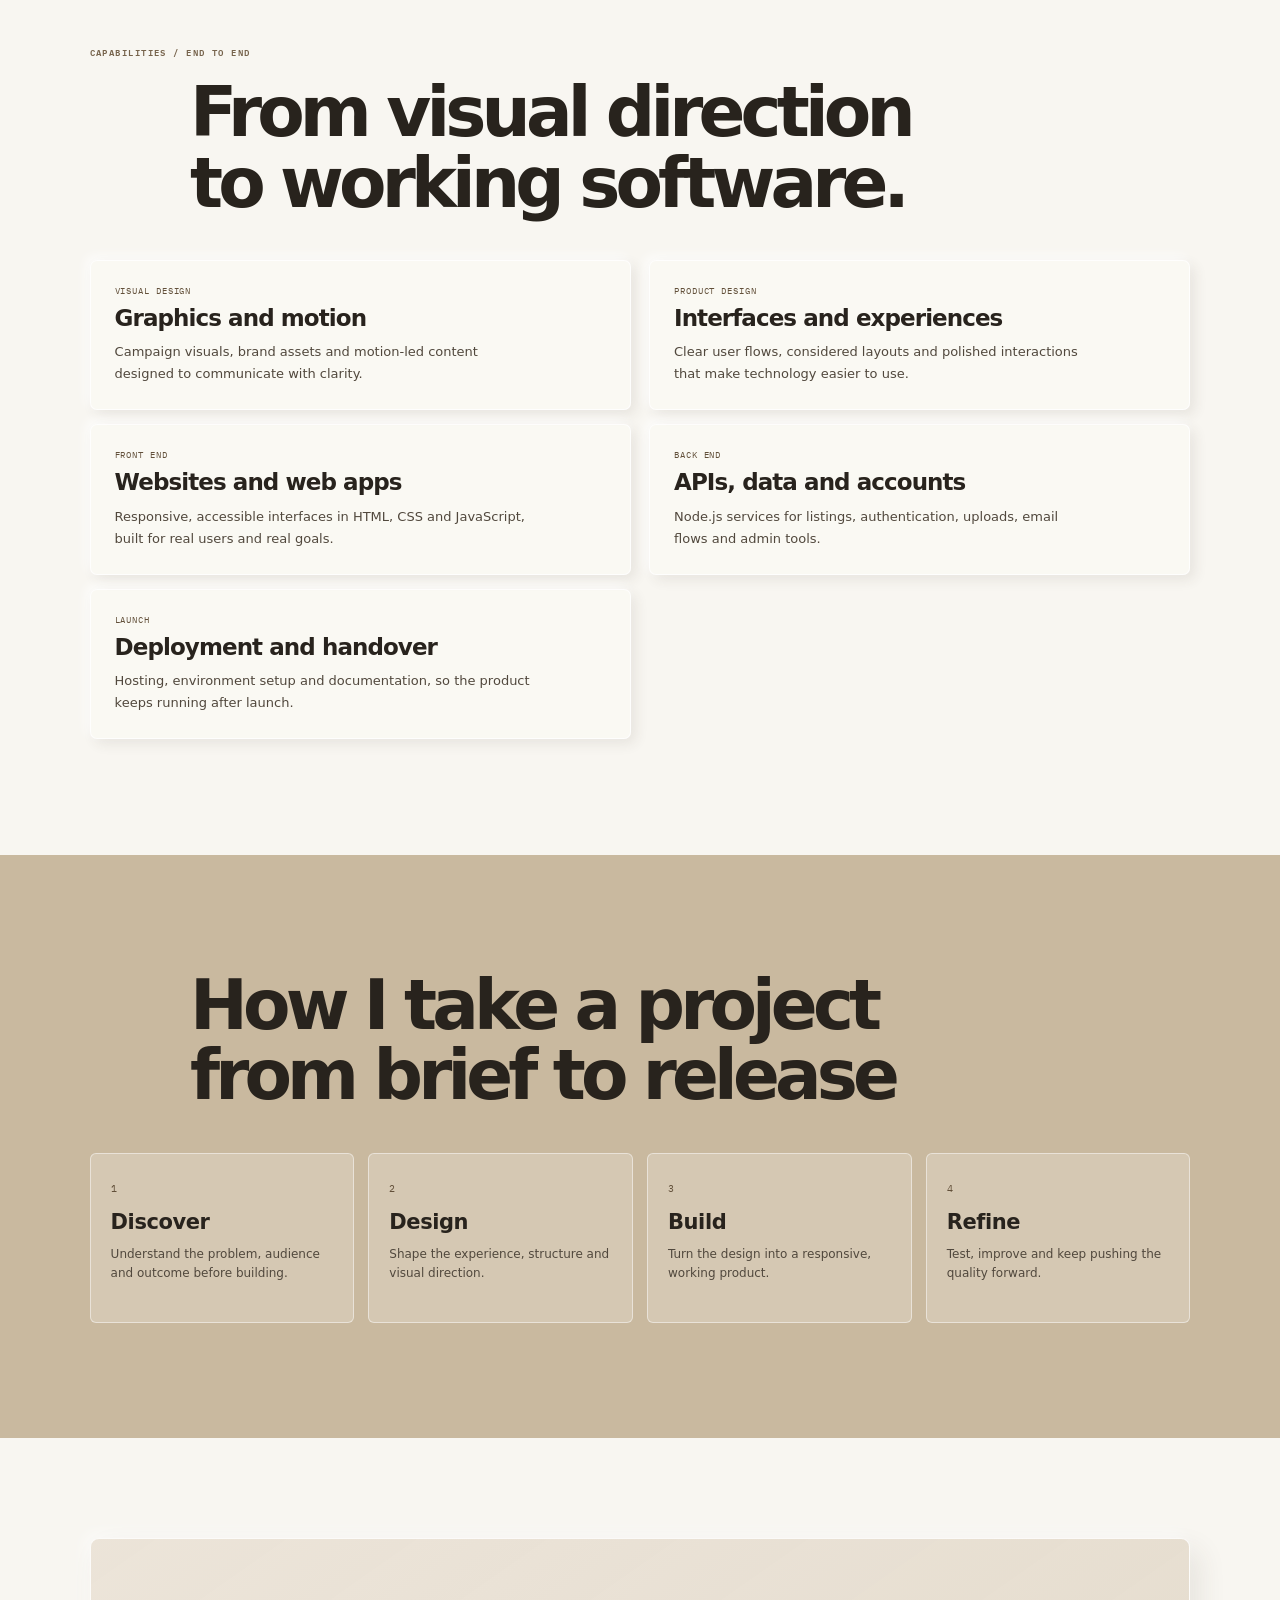
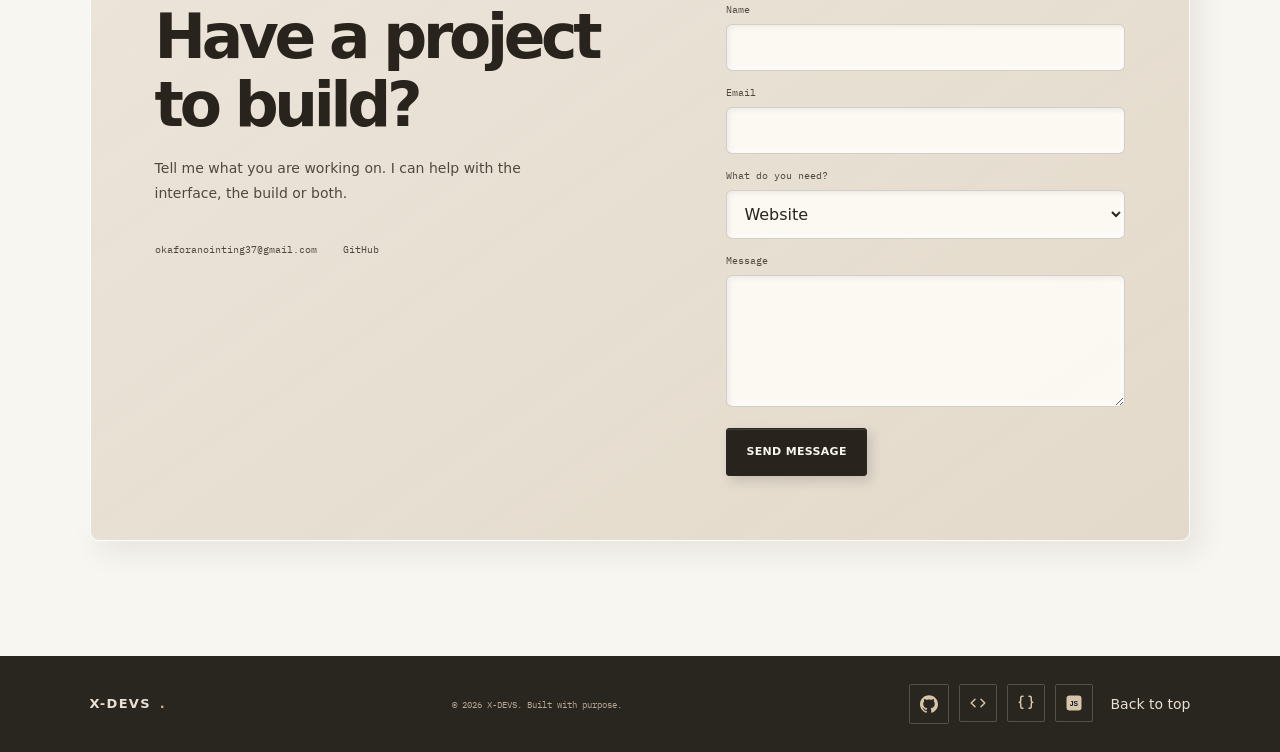
==== commit a73a1991: "Balance featured portfolio projects and refine visual previews" ====
--- a/index.html
+++ b/index.html
@@ -118,7 +118,7 @@
       <div class="panel is-active" role="tabpanel" id="p-projects" aria-labelledby="t-projects">
         <div class="project-grid">
           <a class="project-card project-card--studmart" href="project-studmart.html">
-            <div class="thumb"><img src="assets/studmart-home.jpg" width="1582" height="688" alt="STUDMART home page" loading="lazy"></div>
+            <div class="thumb"><img src="assets/studmart-home.jpg" width="1582" height="688" alt="STUDMART marketplace interface" loading="lazy"></div>
             <div class="card-body">
               <p class="kicker"><span class="live" aria-hidden="true"></span>Live full-stack marketplace</p>
               <h3>STUDMART</h3>
@@ -126,7 +126,6 @@
               <span class="card-link">Read the case study</span>
             </div>
           </a>
-          <article class="project-card"><div class="vis vis-nex" aria-hidden="true"><span>NEX<span>PLAY</span></span><i></i></div><div class="card-body"><p class="kicker">Gaming · Web experience</p><h3>NEXPLAY</h3><p>A browser-game platform concept focused on interactive play, player accounts and a bold gaming identity.</p></div></article>
           <a class="project-card project-card--mailora project-card--feature" href="project-mailora.html">
             <div class="vis vis-mailora" aria-hidden="true"><div class="mailora-mark"><span class="mailora-symbol">M</span><span>MAILORA</span></div><div class="mailora-window"><i></i><i></i><i></i><b></b><b></b><b></b></div><div class="mailora-window-label">MAIL + MESSAGES / ONE WORKSPACE</div></div>
             <div class="card-body">
@@ -137,6 +136,10 @@
             </div>
           </a>
           <article class="project-card">
+            <div class="vis vis-nex" aria-hidden="true"><span>NEX<span>PLAY</span></span><i></i></div>
+            <div class="card-body"><p class="kicker">Gaming · Web experience</p><h3>NEXPLAY</h3><p>A browser-game platform concept focused on interactive play, player accounts and a bold gaming identity.</p></div>
+          </article>
+          <article class="project-card">
             <div class="vis vis-dash" aria-hidden="true"><i style="--h:38%;--k:0"></i><i style="--h:62%;--k:1"></i><i style="--h:46%;--k:2"></i><i style="--h:84%;--k:3"></i><i style="--h:57%;--k:4"></i></div>
             <div class="card-body">
               <p class="kicker">Concept</p>
@@ -145,7 +148,7 @@
             </div>
           </article>
           <article class="project-card">
-            <div class="vis vis-brand" aria-hidden="true"><i style="--c:#2A5BD7"></i><i style="--c:#9CC3FF"></i><i style="--c:#EEF3FB"></i><i style="--c:#3D6FE8"></i><i style="--c:#1B3A7A"></i><i style="--c:#5E8BFF"></i></div>
+            <div class="vis vis-brand" aria-hidden="true"><i style="--c:#24211C"></i><i style="--c:#806B51"></i><i style="--c:#E6DDCF"></i><i style="--c:#F7F4ED"></i><i style="--c:#D5C8B5"></i><i style="--c:#FFFDF8"></i></div>
             <div class="card-body">
               <p class="kicker">Branding</p>
               <h3>Digital brand systems</h3>
--- a/portfolio-sandstorm-system.css
+++ b/portfolio-sandstorm-system.css
@@ -188,3 +188,126 @@
   html { scroll-behavior: auto !important; }
   *, *::before, *::after { animation-duration: .01ms !important; animation-iteration-count: 1 !important; transition-duration: .01ms !important; }
 }
+
+
+/* X-DEVS portfolio refinement — editorial engineering atelier */
+:root{
+  --x-paper:#f7f4ed;
+  --x-milk:#fffdf8;
+  --x-sand:#e6ddcf;
+  --x-sand-deep:#d5c8b5;
+  --x-ink:#24211c;
+  --x-muted:#655e54;
+  --x-bronze:#806b51;
+  --x-line:rgba(54,45,34,.14);
+  --x-display:"Space Grotesk",system-ui,sans-serif;
+  --x-body:"DM Sans",system-ui,sans-serif;
+  --x-mono:"IBM Plex Mono",ui-monospace,monospace;
+}
+body{font-family:var(--x-body)!important}
+h1,h2,h3,.wordmark,.section-title,.project-card h3{font-family:var(--x-display)!important}
+.identity,.eyebrow,.section-eyebrow,.kicker,.header-clock__meta,.header-clock__date,.terminal-title,.terminal-state,.terminal-line,.terminal-output,.terminal-meta,.terminal-bottom,.workspace-top,.workspace-head,.workspace-foot,.workspace-index,.workspace-project-copy small,.workspace-state,.card-link,.contact-form label,.contact-links a{font-family:var(--x-mono)!important}
+.section-eyebrow{max-width:1240px;margin:0 auto 18px!important;color:#76634c;font-size:9px;font-weight:600;letter-spacing:.16em;text-transform:uppercase}
+.site-header{gap:clamp(12px,2vw,28px)}
+.site-header nav{flex:1;justify-content:center;gap:clamp(14px,2vw,30px)}
+.header-clock{
+  flex:none;min-width:150px;display:grid;gap:3px;align-content:center;
+  padding:9px 13px 8px;border:1px solid rgba(255,255,255,.92);
+  border-radius:6px;background:linear-gradient(145deg,rgba(255,253,248,.96),rgba(235,228,216,.86));
+  box-shadow:5px 5px 12px rgba(67,54,39,.08),-4px -4px 10px rgba(255,255,255,.8),inset 0 1px rgba(255,255,255,.9);
+  color:var(--x-ink);font-variant-numeric:tabular-nums;
+}
+.header-clock__meta{display:flex;align-items:center;gap:6px;color:#776a59;font-size:7px;font-weight:600;letter-spacing:.12em}
+.header-clock__meta i{width:6px;height:6px;border-radius:50%;background:#74815f;box-shadow:0 0 0 3px rgba(116,129,95,.12)}
+.header-clock__time{font:600 19px/1.1 var(--x-mono);letter-spacing:-.055em;color:var(--x-ink)}
+.header-clock__date{font-size:8px;line-height:1.25;letter-spacing:.015em;color:#62584c}
+.hero{gap:clamp(34px,5vw,76px)}
+.hero h1{font-family:var(--x-display)!important;letter-spacing:-.085em!important}
+.hero-workspace{transform:rotate(.45deg);box-shadow:12px 14px 0 rgba(115,96,72,.09),0 24px 58px rgba(55,43,29,.13)!important}
+.active-terminal{margin-top:24px!important}
+.workspace-project{min-height:76px}
+.project-grid{grid-template-columns:repeat(12,minmax(0,1fr))!important;gap:20px!important}
+.project-card--studmart,.project-card--mailora{grid-column:span 6!important}
+.project-card:not(.project-card--studmart):not(.project-card--mailora){grid-column:span 4!important}
+.project-card--studmart .thumb,.project-card--mailora .vis-mailora{height:clamp(230px,25vw,340px)!important}
+.project-card .vis,.project-card .thumb{min-height:0}
+.project-card .card-body{min-height:205px}
+.project-card--studmart .thumb img{object-position:top center}
+.vis-nex{position:relative;background:radial-gradient(circle at 70% 22%,#b9a98f 0,transparent 25%),linear-gradient(135deg,#302c25,#4d4438)!important}
+.vis-nex>span{font:700 clamp(42px,6vw,76px) var(--x-display)!important;letter-spacing:-.09em;color:#f7f0e5}
+.vis-nex>span span{color:#c9b89f}
+.vis-nex>i{background:#d7c5a9!important;box-shadow:0 0 28px 9px rgba(215,197,169,.35)!important}
+.vis-dash{background:linear-gradient(135deg,#ded3c2,#c8b79f)!important}
+.vis-dash i{background:linear-gradient(180deg,#806b51,#a99373)!important;box-shadow:inset 0 1px rgba(255,255,255,.4)}
+.vis-brand{background:#2b2822!important}
+.vis-brand i{border-radius:2px!important}
+.creative-studio{background:linear-gradient(140deg,#e9e1d5,#e2d8c9)!important}
+.creative-heading{align-items:end}
+.creative-grid{gap:16px!important;border:0!important}
+.creative-piece{padding:0!important;border:1px solid rgba(255,255,255,.76)!important;border-radius:7px!important;background:rgba(255,253,248,.38)!important;box-shadow:5px 6px 16px rgba(67,54,39,.06)!important;overflow:hidden}
+.creative-piece:hover{transform:translateY(-4px)!important;background:rgba(255,253,248,.7)!important}
+.artwork{height:clamp(190px,22vw,280px)!important;margin:10px!important;border-radius:4px!important;padding:20px!important;display:flex;flex-direction:column;align-items:flex-start;justify-content:space-between}
+.artwork strong{font:700 clamp(26px,3vw,42px)/.94 var(--x-display)!important;letter-spacing:-.075em!important}
+.artwork small,.artwork>span,.art-kicker{font:8px var(--x-mono)!important;letter-spacing:.12em}
+.artwork-flyer{background:linear-gradient(140deg,#b8a68e,#e2d5c2)!important;color:#2a241d!important}
+.artwork-flyer strong{font-size:clamp(32px,4vw,54px)!important}
+.artwork-brand{background:#2c2923!important;color:#f8f3e9!important}
+.artwork-brand .brand-orbit{align-self:flex-end;width:44px;height:44px;border:1px solid #c7b18f;border-radius:50%;display:grid;place-items:center;color:#c7b18f}
+.artwork-campaign{background:linear-gradient(135deg,#f6f1e8,#d7c6ad)!important;color:#3c3328!important}
+.artwork-campaign strong{font-size:clamp(34px,4vw,56px)!important}
+.creative-caption{padding:12px 18px 22px!important}
+.creative-caption h3{font:600 17px var(--x-display)!important}
+.creative-caption p{font-size:12px!important;line-height:1.7}
+.services-grid{gap:14px 18px!important}
+.service{padding:24px!important}
+.service:hover{transform:translateY(-3px)!important}
+.steps{gap:14px!important}
+.steps li{min-height:170px}
+.contact-card{box-shadow:10px 12px 28px rgba(67,54,39,.09),-5px -5px 15px rgba(255,255,255,.58)!important}
+.contact-form input,.contact-form select,.contact-form textarea{font-family:var(--x-body)!important}
+@media(max-width:1120px){
+  .site-header{padding-inline:24px!important;gap:12px}
+  .site-header nav{gap:12px}
+  .site-header nav a{font-size:10px!important}
+  .header-clock{min-width:132px;padding:8px 10px}
+  .header-clock__time{font-size:17px}
+  .header-cta{padding-inline:12px!important}
+}
+@media(max-width:860px){
+  .site-header{display:flex!important;justify-content:space-between!important;gap:10px!important;padding-inline:18px!important}
+  .site-header nav{display:none!important}
+  .site-header nav.open{display:flex!important}
+  .menu-toggle{order:2;flex:none}
+  .header-clock{order:3;min-width:124px;padding:7px 9px;margin-left:auto}
+  .header-clock__time{font-size:16px}
+  .header-clock__meta{font-size:6px}
+  .header-clock__date{font-size:7px}
+  .header-cta{display:none!important}
+}
+@media(max-width:420px){
+  .site-header{padding-inline:12px!important}
+  .wordmark{font-size:11px!important}
+  .wordmark-mark{width:29px!important;height:29px!important}
+  .header-clock{min-width:112px;padding:6px 7px}
+  .header-clock__time{font-size:14px}
+  .header-clock__date{font-size:6.5px}
+  .menu-toggle{min-width:38px!important;width:38px;padding:6px!important}
+}
+@media(max-width:980px){
+  .project-card--studmart,.project-card--mailora{grid-column:span 6!important}
+  .project-card:not(.project-card--studmart):not(.project-card--mailora){grid-column:span 6!important}
+}
+@media(max-width:560px){
+  .project-grid{grid-template-columns:1fr!important}
+  .project-card,.project-card--studmart,.project-card--mailora,.project-card:not(.project-card--studmart):not(.project-card--mailora){grid-column:1/-1!important}
+  .project-card .card-body{min-height:0!important}
+  .creative-grid{grid-template-columns:1fr!important;gap:14px!important}
+  .creative-piece{display:grid;grid-template-columns:1fr;grid-template-rows:auto 1fr}
+  .artwork{height:220px!important}
+  .creative-caption{padding:12px 16px 18px!important}
+  .services-grid{grid-template-columns:1fr!important}
+  .section-eyebrow{font-size:8px!important}
+}
+@media(prefers-reduced-motion:reduce){
+  .hero-workspace,.creative-piece,.service,.project-card{transform:none!important}
+}
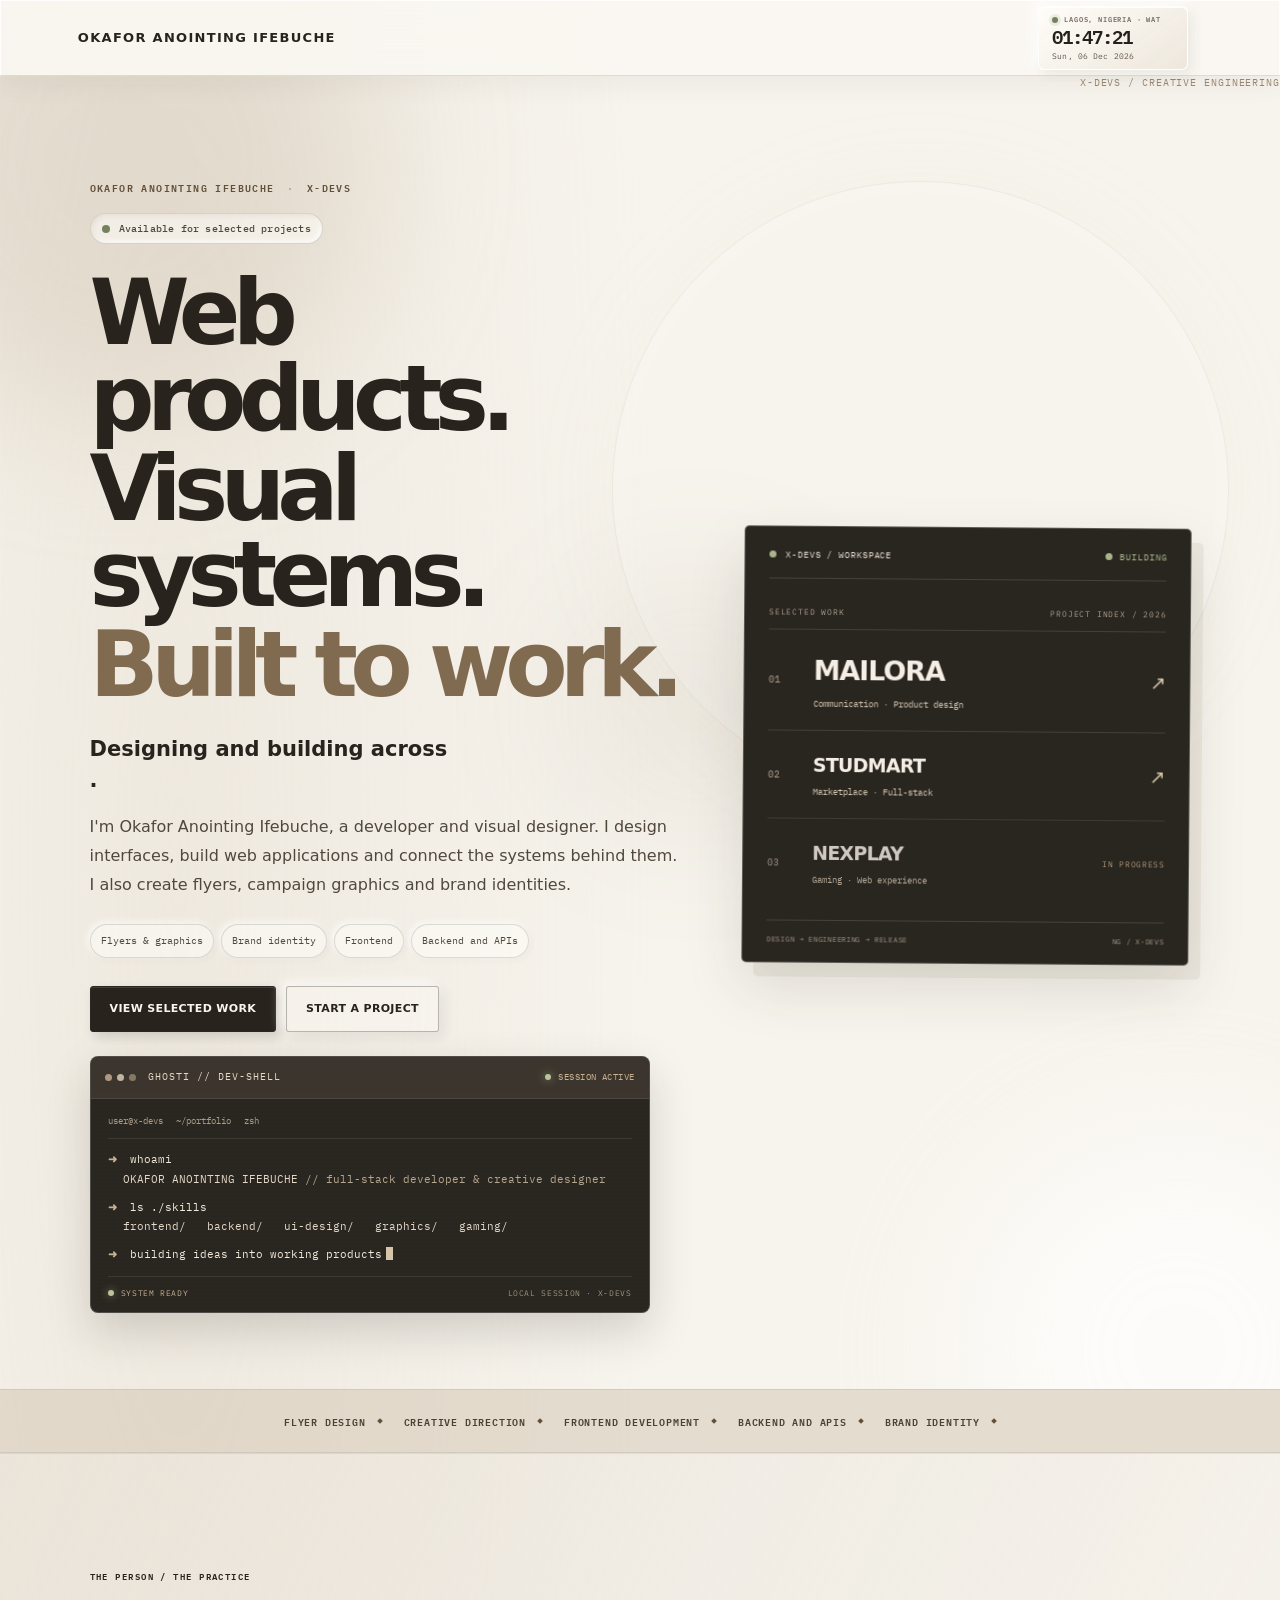
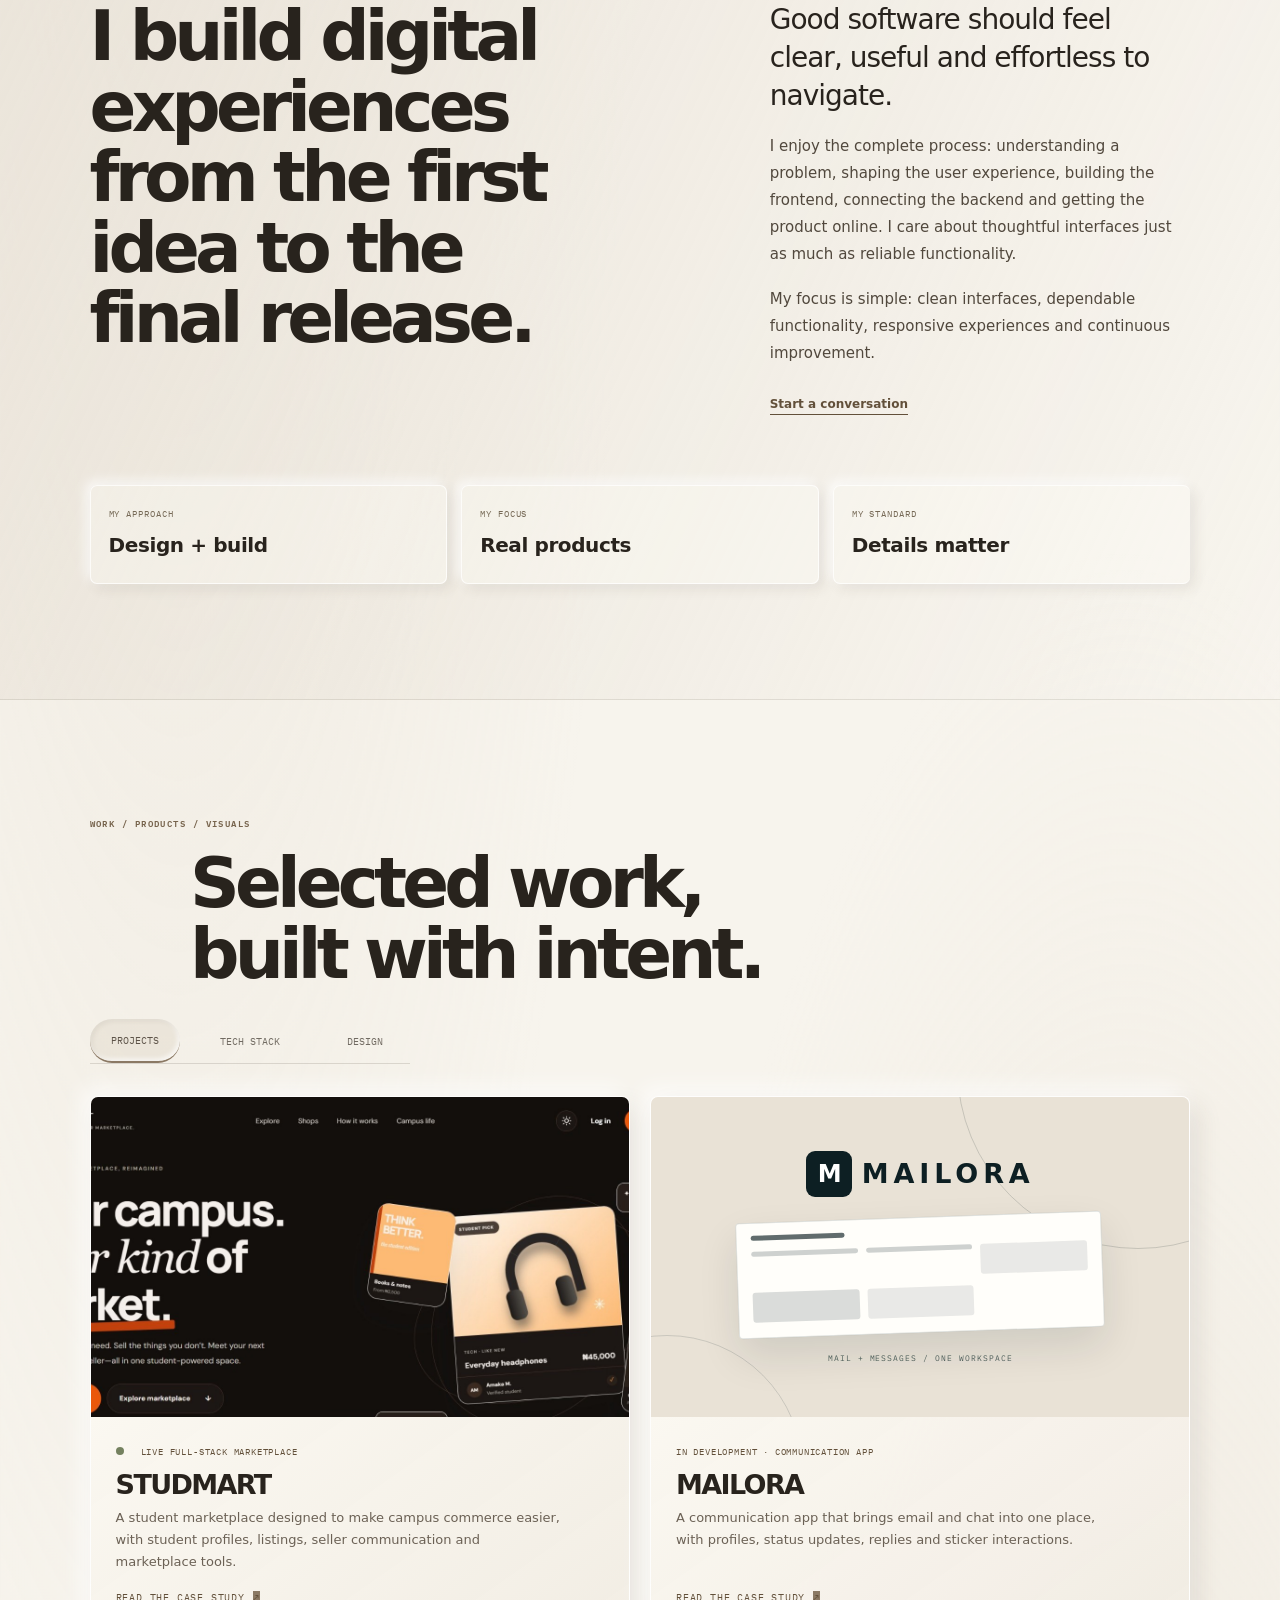
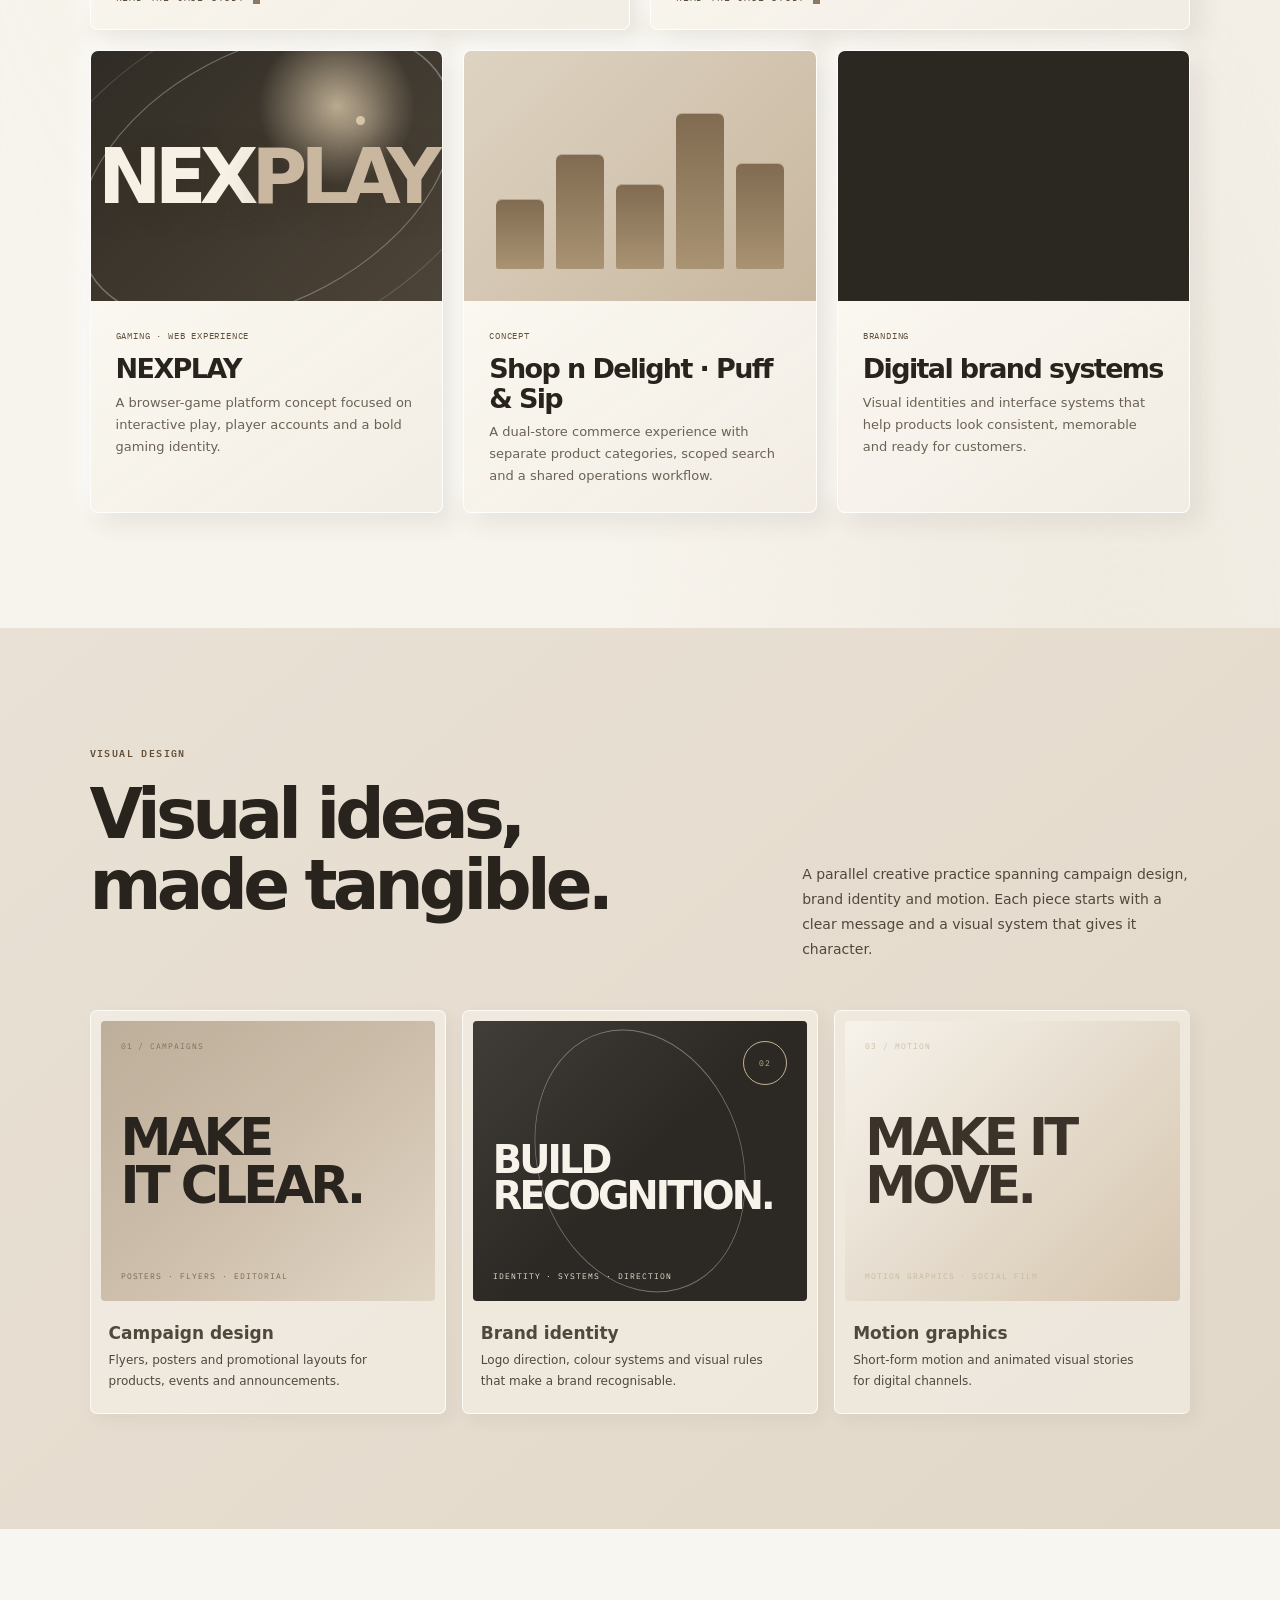
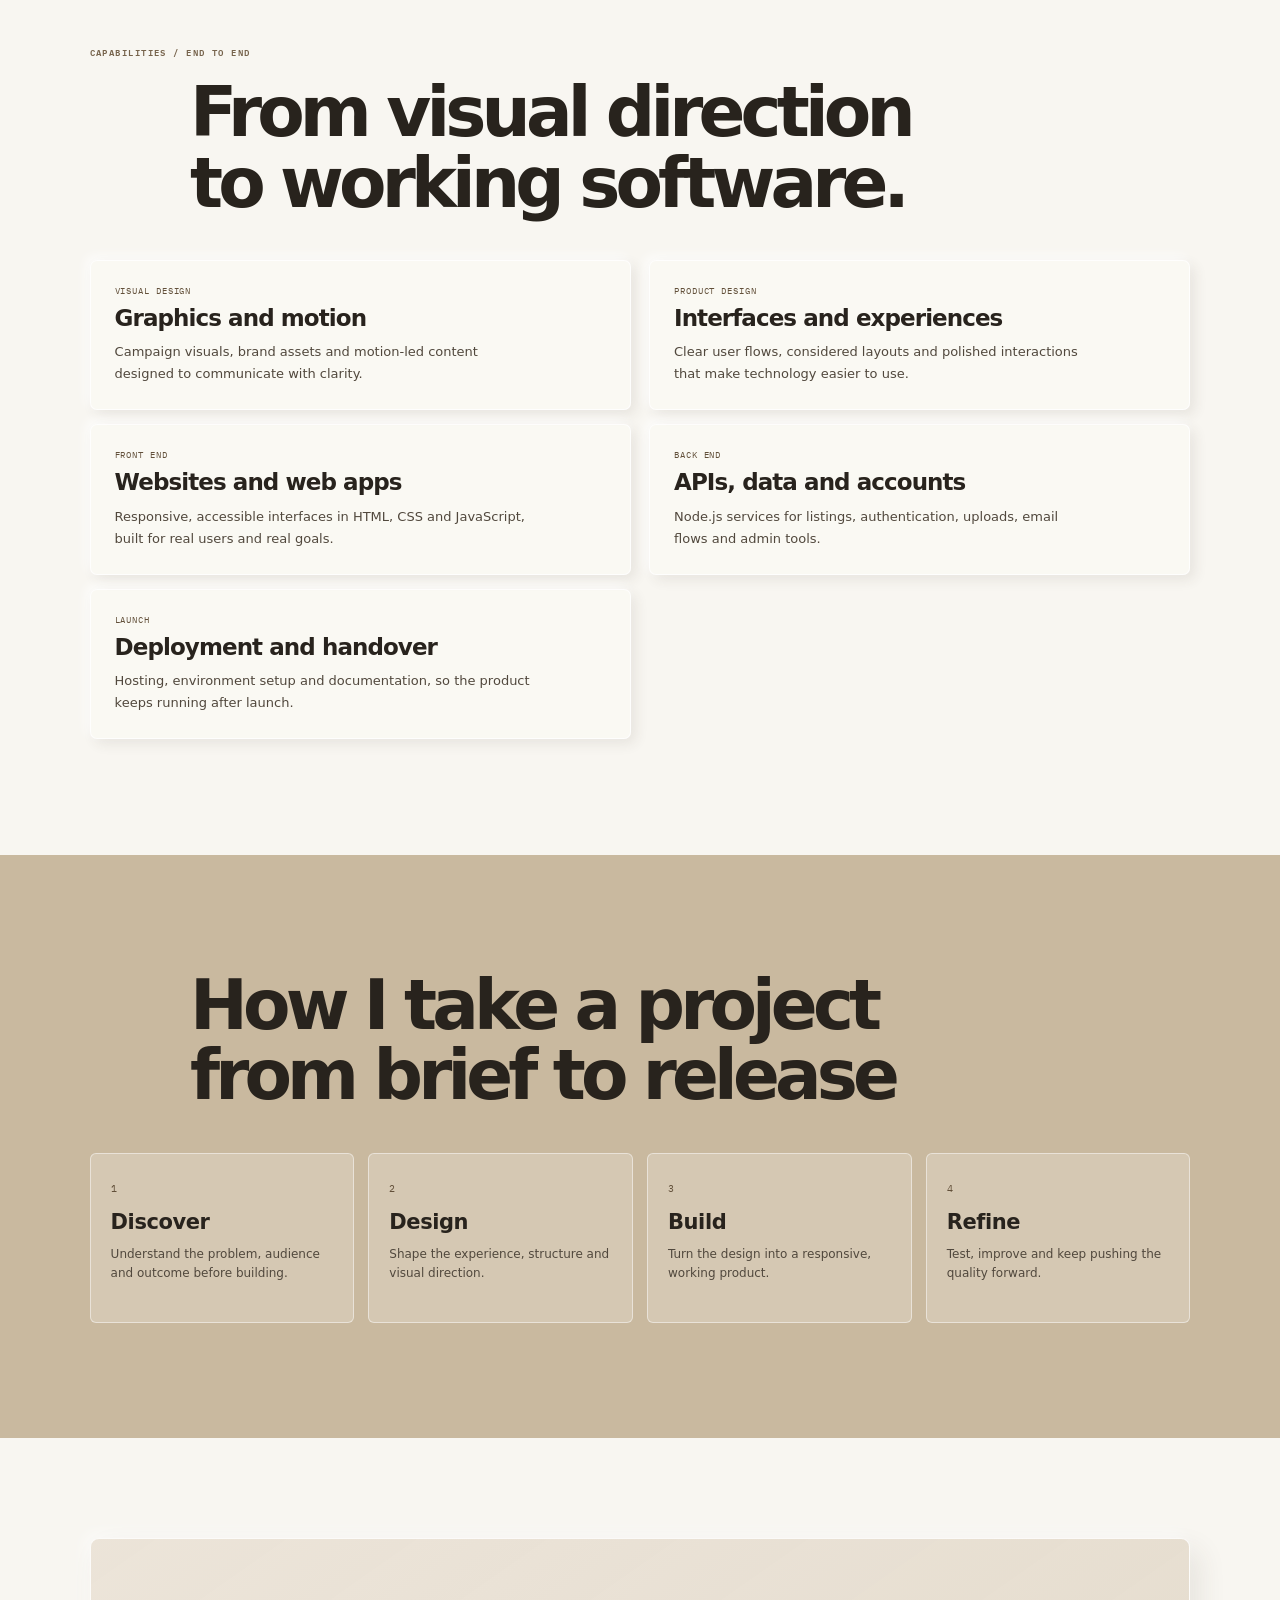
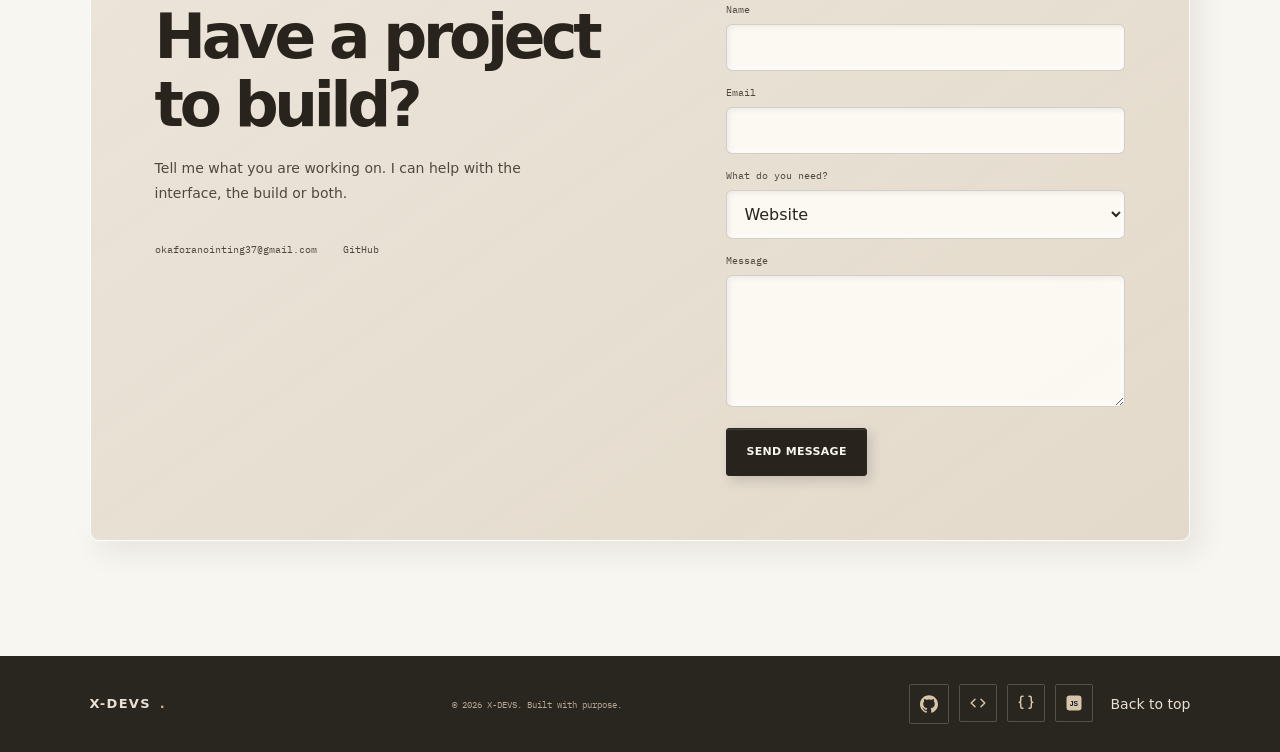
==== commit c0141f52: "Simplify header to name and Nigeria clock only" ====
--- a/index.html
+++ b/index.html
@@ -20,22 +20,13 @@
   <a class="skip-link" href="#main-content">Skip to content</a>
   <div class="progress" aria-hidden="true"></div>
 
-  <header class="site-header">
-    <a class="wordmark" href="#home" aria-label="Okafor Anointing Ifebuche home"><span class="wordmark-mark">OA</span> <span class="header-name" data-name-rotator aria-hidden="true">OKAFOR</span><span class="wordmark-dot">.</span><span class="sr-only">OKAFOR ANOINTING IFEBUCHE</span></a>
-    <button class="menu-toggle" aria-label="Open menu" aria-expanded="false" aria-controls="site-nav"><i></i><i></i></button>
-    <nav id="site-nav" aria-label="Main">
-      <a href="#about">About</a>
-      <a href="#showcase">Work</a>
-      <a href="#creative">Visual design</a>
-      <a href="#services">Services</a>
-      <a href="#contact">Contact</a>
-    </nav>
+  <header class="site-header site-header--identity">
+    <a class="wordmark wordmark--full" href="#home" aria-label="Okafor Anointing Ifebuche home">OKAFOR ANOINTING IFEBUCHE</a>
     <div class="header-clock" id="header-clock" aria-label="Current date and time in Nigeria">
-      <span class="header-clock__meta"><i aria-hidden="true"></i> LOCAL TIME <span>·</span> WAT</span>
+      <span class="header-clock__meta"><i aria-hidden="true"></i> LAGOS, NIGERIA · WAT</span>
       <time class="header-clock__time" id="header-clock-time" aria-live="off">--:--:--</time>
       <time class="header-clock__date" id="header-clock-date">Loading date…</time>
     </div>
-    <a class="header-cta" href="#contact">Start a project</a>
   </header>
 
   <main id="main-content">
